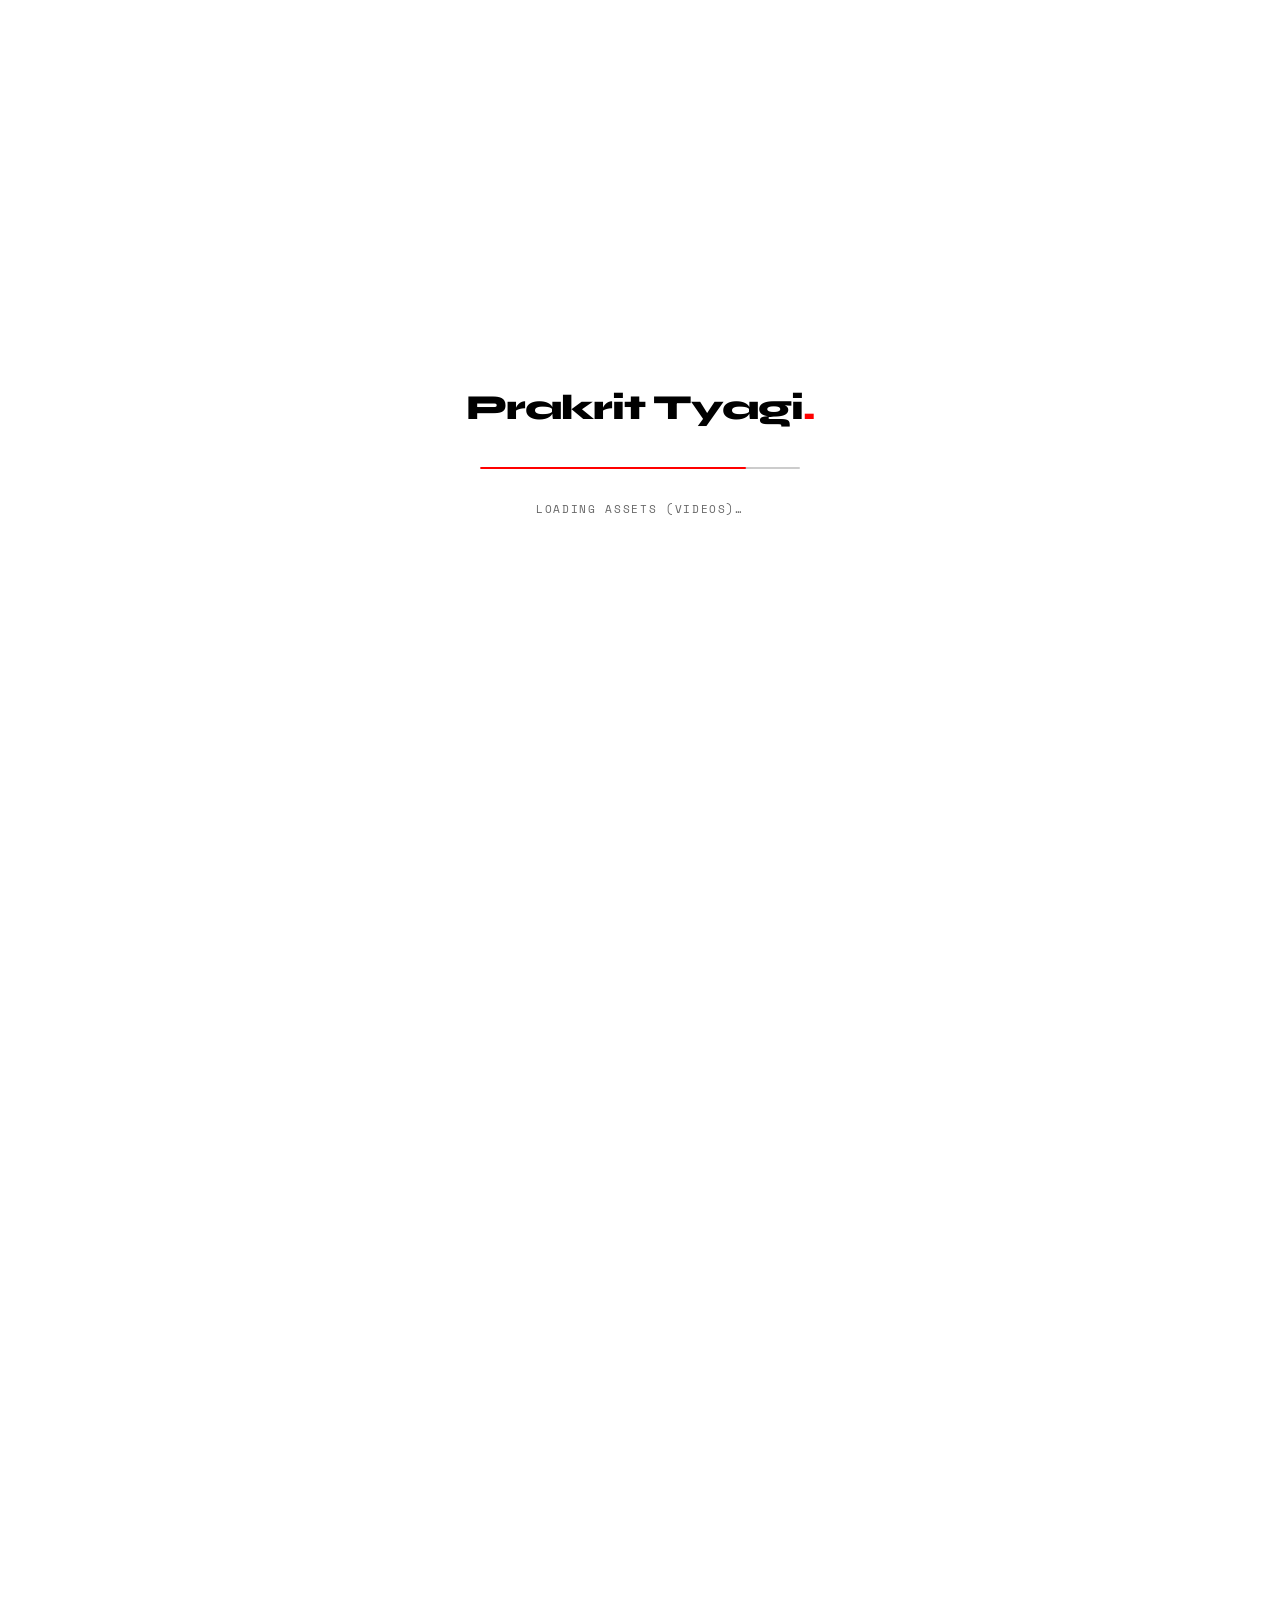
==== index.html @ 31fed2f4 "Add particle network background (canvas + JS) Introduce a full-screen canvas network background and " ====
<!DOCTYPE html>
<html lang="en">
<head>
  <meta charset="UTF-8" />
  <meta name="viewport" content="width=device-width, initial-scale=1.0"/>
  <title>Prakrit Tyagi - Portfolio</title>
  <meta name="description" content="Prakrit Tyagi — Game Developer & Full Stack Developer. Portfolio showcasing Unity, web, AI/ML projects. B.Tech in Computer Science.">
  <meta name="author" content="Prakrit Tyagi">

  <link rel="icon" type="image/svg+xml" href="assets/img/misc/TabImage.svg">
  <link rel="icon" type="image/png" href="assets/img/misc/TabImage.png">

  <!-- EmailJS SDK -->
  <script src="https://cdn.jsdelivr.net/npm/@emailjs/browser@4/dist/email.min.js"></script>

  <!-- Apply saved theme ASAP to avoid flash -->
  <script>
    (function () {
      try {
        var saved = localStorage.getItem('theme');
        if (!saved) {
          saved = (window.matchMedia && window.matchMedia('(prefers-color-scheme: dark)').matches)
            ? 'dark' : 'light';
        }
        document.documentElement.setAttribute('data-theme', saved);
        window.__savedTheme = saved;
      } catch (e) {
        document.documentElement.setAttribute('data-theme', 'light');
        window.__savedTheme = 'light';
      }
    })();
  </script>

  <meta name="color-scheme" content="dark light">

  <!-- Open Graph -->
  <meta property="og:title" content="Prakrit Tyagi - Portfolio">
  <meta property="og:description" content="Game Developer & Full Stack Developer. Unity, web, AI/ML projects.">
  <meta property="og:type" content="website">
  <meta property="og:image" content="assets/img/me/profile.jpg">

  <!-- Twitter Card -->
  <meta name="twitter:card" content="summary_large_image">
  <meta name="twitter:title" content="Prakrit Tyagi - Portfolio">
  <meta name="twitter:description" content="Game Developer & Full Stack Developer.">
  <meta name="twitter:image" content="assets/img/me/profile.jpg">

  <!-- Theme files — both loaded, scoped by [data-theme] attribute -->
  <link rel="stylesheet" href="css/themes/dark.css?v=4">
  <link rel="stylesheet" href="css/themes/light.css?v=4">

  <!-- Preload fonts so they're ready before first paint -->
  <link rel="preconnect" href="https://fonts.googleapis.com">
  <link rel="preconnect" href="https://fonts.gstatic.com" crossorigin>
  <link rel="stylesheet" href="https://fonts.googleapis.com/css2?family=Instrument+Sans:wght@400;500;600;700&family=Space+Mono:wght@400;700&family=Syne:wght@400;500;600;700;800&display=swap">
  <link rel="preconnect" href="https://fonts.gstatic.com" crossorigin>

  <link rel="stylesheet" href="css/base.css?v=4" />
  <link rel="stylesheet" href="css/sections/header.css?v=3" />
  <link rel="stylesheet" href="css/sections/hero.css?v=3" />
  <link rel="stylesheet" href="css/sections/about.css?v=3" />
  <link rel="stylesheet" href="css/sections/experience.css?v=3" />
  <link rel="stylesheet" href="css/sections/projects.css?v=3" />
  <link rel="stylesheet" href="css/sections/reviews.css?v=3" />
  <link rel="stylesheet" href="css/sections/extra.css?v=3" />
  <link rel="stylesheet" href="css/sections/contact.css?v=3" />
  <link rel="stylesheet" href="css/sections/dividers.css?v=3" />

  <!-- Preloader + scrollbar — inlined so they work before external CSS -->
  <style>
    /* Smooth scroll */
    html {
      scroll-behavior: smooth !important;
    }

    /* ===== Preloader ===== */
    .preloader {
      position: fixed;
      inset: 0;
      z-index: 99999;
      background: var(--bg-primary, #000000);
      display: flex;
      flex-direction: column;
      align-items: center;
      justify-content: center;
      gap: 32px;
      transition: opacity 0.5s ease, visibility 0.5s ease;
    }

    .preloader.is-hidden {
      opacity: 0;
      visibility: hidden;
      pointer-events: none;
    }

    .preloader__name {
      font-family: 'Syne', sans-serif;
      font-weight: 800;
      font-size: clamp(1.4rem, 3vw, 2.2rem);
      color: var(--text-primary, #ffffff);
      letter-spacing: -0.03em;
      opacity: 0;
      transform: translateY(8px);
      animation: preloaderFadeUp 0.6s ease 0.1s forwards;
    }

    .preloader__name .dot {
      color: var(--accent, #ff0000);
    }

    .preloader__track {
      width: clamp(200px, 30vw, 320px);
      height: 2px;
      background: var(--border-primary, #333333);
      border-radius: 2px;
      overflow: hidden;
      opacity: 0;
      animation: preloaderFadeUp 0.4s ease 0.3s forwards;
    }

    .preloader__bar {
      height: 100%;
      width: 0%;
      background: var(--accent, #ff0000);
      border-radius: 2px;
      transition: width 0.3s ease;
      box-shadow: 0 0 8px var(--accent-glow, rgba(255, 0, 0, 0.4));
    }

    .preloader__status {
      font-family: 'Space Mono', monospace;
      font-size: 11px;
      letter-spacing: 0.15em;
      text-transform: uppercase;
      color: var(--text-muted, #666666);
      opacity: 0;
      animation: preloaderFadeUp 0.4s ease 0.4s forwards;
    }

    @keyframes preloaderFadeUp {
      to { opacity: 1; transform: translateY(0); }
    }

    /* Hide app until ready */
    #app {
      opacity: 0;
      transition: opacity 0.5s ease 0.1s;
    }
    #app.is-ready {
      opacity: 1;
    }
  </style>
</head>
<body>
  <!-- Network particle background — sits behind everything -->
  <canvas id="network-bg" aria-hidden="true"></canvas>

  <noscript>
    <div style="max-width:600px;margin:80px auto;padding:24px;font-family:sans-serif;text-align:center;">
      <h1>Prakrit Tyagi — Portfolio</h1>
      <p>This portfolio requires JavaScript for interactive features. Please enable JavaScript in your browser settings to view the full site.</p>
      <p>Contact: <a href="mailto:prakrittyagi.work@gmail.com">prakrittyagi.work@gmail.com</a></p>
    </div>
  </noscript>

  <!-- Preloader overlay -->
  <div class="preloader" id="preloader">
    <div class="preloader__name">Prakrit Tyagi<span class="dot">.</span></div>
    <div class="preloader__track">
      <div class="preloader__bar" id="preloader-bar"></div>
    </div>
    <div class="preloader__status" id="preloader-status">Loading…</div>
  </div>

  <!-- App container — hidden until fully loaded -->
  <main id="app"></main>

  <script>
    // =========================================================
    // BOOT SEQUENCE — Load everything, then reveal
    // =========================================================
    (async function boot() {
      const app = document.getElementById('app');
      const preloader = document.getElementById('preloader');
      const bar = document.getElementById('preloader-bar');
      const statusEl = document.getElementById('preloader-status');

      // --- Resources to load ---
      const partials = [
        'partials/header.html',
        'partials/sections/about.html',
        'partials/sections/hero.html',
        'partials/sections/experience.html',
        'partials/sections/projects.html',
        'partials/sections/extra.html',
        'partials/sections/reviews.html',
        'partials/sections/contact.html'
      ];

      // Removed dead utility scripts: css.js, dom.js, scroll.js, io.js
      const scripts = [
        'js/utils.js', // Shared utilities (load first)
        'js/modules/network.js', // Particle network background
        'js/modules/header.js',
        'js/modules/hero.js',
        'js/modules/about.js',
        'js/modules/experience.js',
        'js/modules/projects.js',
        'js/modules/contact.js',
        'js/modules/reviews.js',
        'js/modules/extra.js',
        'js/modules/animations.js'
      ];

      const totalSteps = 6; // HTML, CSS, JS, animations, videos, images
      let completed = 0;

      function progress(label, pctOverride) {
        completed++;
        var pct = pctOverride !== undefined ? pctOverride : Math.min(100, Math.round((completed / totalSteps) * 100));
        if (bar) bar.style.width = pct + '%';
        if (statusEl) statusEl.textContent = label;
      }

      // Hold progress for 1 second after completion
      function holdProgress(duration) {
        return new Promise(function(resolve) {
          setTimeout(resolve, duration || 1000);
        });
      }

      // --- Loaders ---
      async function loadPartial(path, target) {
        const res = await fetch(path);
        if (!res.ok) throw new Error('Failed to fetch ' + path);
        target.insertAdjacentHTML('beforeend', await res.text());
      }

      function loadScript(src) {
        return new Promise(function (resolve, reject) {
          var s = document.createElement('script');
          s.src = src;
          s.defer = false;
          s.onload = resolve;
          s.onerror = function () { reject(new Error('Failed to load ' + src)); };
          document.body.appendChild(s);
        });
      }

      function waitForFonts() {
        if (document.fonts && document.fonts.ready) {
          return document.fonts.ready;
        }
        return new Promise(function (r) { setTimeout(r, 600); });
      }


      function waitForImages() {
        var images = app.querySelectorAll('img[src]');
        if (!images.length) return Promise.resolve();

        var promises = [];
        images.forEach(function (img) {
          var src = img.getAttribute('src');
          if (!src || !src.startsWith('assets/')) return;
          
          // Force load the image if not already loaded
          if (img.complete && img.naturalWidth > 0) {
            return; // Already loaded
          }
          
          // Create new image to force load
          var loadImg = new Image();
          promises.push(new Promise(function (resolve) {
            loadImg.onload = resolve;
            loadImg.onerror = resolve;
            loadImg.src = src;
          }));
        });

        if (!promises.length) return Promise.resolve();

        return Promise.race([
          Promise.all(promises),
          new Promise(function (r) { setTimeout(r, 10000); }) // 10 second timeout
        ]);
      }

      function waitForVideos() {
        var videoEls = app.querySelectorAll('video');
        if (!videoEls.length) return Promise.resolve();

        var promises = [];
        videoEls.forEach(function (video) {
          var src = video.getAttribute('src') || (video.querySelector('source') && video.querySelector('source').getAttribute('src'));
          if (!src || !src.startsWith('assets/')) return;
          
          // Force load the video
          if (video.readyState >= 2) {
            return; // Already loaded enough
          }
          
          // Set preload and force load
          video.preload = 'auto';
          if (video.readyState === 0) {
            video.load(); // Force reload
          }
          
          promises.push(new Promise(function (resolve) {
            video.addEventListener('canplay', resolve, { once: true });
            video.addEventListener('error', resolve, { once: true });
            // Also try to play to force loading
            video.play().catch(function() {
              // Ignore play errors, just wait for canplay
            });
          }));
        });

        if (!promises.length) return Promise.resolve();

        return Promise.race([
          Promise.all(promises),
          new Promise(function (r) { setTimeout(r, 10000); }) // 10 second timeout
        ]);
      }

      // CSS is loaded synchronously via <link> in <head>, no wait needed

      // --- Boot ---
      try {
        // Stage 1: HTML partials
        progress('Loading HTML…', 16);
        // Load partials in order (insertAdjacentHTML preserves order)
        var partialContents = await Promise.all(partials.map(function(path) {
          return fetch(path).then(function(res) {
            if (!res.ok) throw new Error('Failed to fetch ' + path);
            return res.text();
          });
        }));
        partialContents.forEach(function(html) {
          app.insertAdjacentHTML('beforeend', html);
        });
        await holdProgress(250);

        // Stage 2: CSS (synchronous via <link> tags, already loaded)
        progress('Loading CSS…', 33);

        // Stage 3: JS modules
        progress('Loading JavaScript…', 50);
        for (var j = 0; j < scripts.length; j++) {
          await loadScript(scripts[j]);
        }
        await holdProgress(250);

        // Stage 4: Assets (animations/fonts)
        progress('Loading assets (animations)…', 66);
        await waitForFonts();
        // Wait for any CSS animations to be ready
        await new Promise(function (resolve) {
          requestAnimationFrame(function () {
            requestAnimationFrame(resolve);
          });
        });
        await holdProgress(250);

        // Stage 5: Assets (videos)
        progress('Loading assets (videos)…', 83);
        await waitForVideos();
        await holdProgress(250);

        // Stage 6: Assets (images)
        progress('Loading assets (images)…', 100);
        await waitForImages();
        await holdProgress(250);

        // Consolidate modules under single namespace (#64)
        window.Portfolio = {
          utils: window.utils,
          header: window.headerModule,
          theme: window.themeModule,
          hero: window.heroModule,
          about: window.aboutModule,
          projects: window.projectsModule,
          reviews: window.reviewsModule,
          experience: window.experienceModule,
          contact: window.contactModule
        };

        // Theme finalization (doesn't count as a step)
        if (window.themeModule && window.themeModule.init) {
          window.themeModule.init();
        }

        // Layout pass
        await new Promise(function (resolve) {
          requestAnimationFrame(function () {
            requestAnimationFrame(resolve);
          });
        });

        // --- Reveal ---
        progress('Ready', 100);
        if (bar) bar.style.width = '100%';
        if (statusEl) statusEl.textContent = 'Ready';

        // Brief pause so user sees 100% complete
        await new Promise(function (r) { setTimeout(r, 300); });

        app.classList.add('is-ready');
        preloader.classList.add('is-hidden');

        // Remove preloader from DOM after fade-out
        preloader.addEventListener('transitionend', function () {
          preloader.remove();
        }, { once: true });

        // Safety cleanup if transitionend doesn't fire
        setTimeout(function () {
          if (document.body.contains(preloader)) preloader.remove();
        }, 1000);

        console.log('✅ Site fully loaded!');

      } catch (error) {
        console.error('Boot error:', error);

        // On error: still show the site rather than a blank screen
        app.classList.add('is-ready');
        if (preloader) preloader.classList.add('is-hidden');
      }
    })();
  </script>
</body>
</html>
---- css/themes/dark.css ----
/* =========================================================
   DARK THEME - White, Black, Red Only
   ========================================================= */

   :root[data-theme="dark"] {
    /* Accent color */
    --accent: #ff0000;
    --accent-light: rgba(255, 0, 0, 0.3);
    --accent-glow: rgba(255, 0, 0, 0.4);
    --accent-glow-strong: rgba(255, 0, 0, 0.6);
    --accent-glow-intense: rgba(255, 0, 0, 0.5);
    --accent-soft: rgba(255, 0, 0, 0.08);
  
    /* Base colors */
    --bg-primary: #000000;
    --bg-secondary: #1a1a1a;
    --bg-tertiary: #2a2a2a;
    --text-primary: #ffffff;
    --text-secondary: #e6e6e6;
    --text-muted: #cccccc;
    --text-inverted: #000000;
    --border-primary: #333333;
    --border-secondary: #444444;
  
    /* Component colors */
    --chip-bg: #1a1a1a;
    --chip-border: #333333;
    --chip-text: #ffffff;
    --cta-bg: var(--accent);
    --cta-text: #ffffff;
  
    /* Hero colors */
    --hero-bg: #000000;
    --hero-text: #ffffff;
  
    /* About section colors */
    --about-tile-bg: #1a1a1a;
    --about-tile-border: #333333;
    --about-tile-text: #ffffff;
    --about-stack-bg: #000000;
    --about-stack-border: #333333;
    --about-stack-dashed: #333333;
    --about-socials-bg: #000000;
    --about-socials-border: #333333;
    --about-btn-bg: #000000;
    --about-btn-border: #333333;
    --about-btn-text: #ffffff;
    --about-orbit-line: hsla(0, 0%, 100%, 0.575);
    --about-globe-base: 1;
    --about-globe-dark: 1;
    --about-globe-glow: 0.3;
  
    /* Terminal Tech Stack colors */
    --ts-terminal-bg: #0a0a0a;
    --ts-terminal-border: #1a1a1a;
    --ts-terminal-glow: rgba(255, 255, 255, 0.03);
    --ts-header-bg: #111111;
    --ts-title-color: #ffffff;
    --ts-command-color: #00ff26;
    --ts-bracket-color: #666666;
    --ts-item-bg: #111111;
    --ts-item-border: #1f1f1f;
    --ts-item-hover-bg: #1a0808;
    --ts-text-color: #e5e5e5;
    --ts-string-color: #ff4800;
    --ts-secondary-color: #444444;
    --ts-secondary-highlight: #777777;
  
    /* Experience colors */
    --exp-text: #ffffff;
    --exp-muted: #cccccc;
    --exp-spine: #ffffff;
    --exp-bridge: #333333;
    --exp-dot: #ffffff;
    --exp-dot-ring: rgba(255, 255, 255, 0.2);
    --exp-logo-bg: #1a1a1a;
    --exp-logo-border: rgba(255, 255, 255, 0.3);
  
    /* Projects colors */
    --proj-panel-bg: #000000;
    --proj-panel-text: #ffffff;
    --proj-media-bg: #1a1a1a;
    --proj-btn-bg: #2a2a2a;
    --proj-focus: var(--accent);
  
    /* Reviews colors */
    --rev-card-bg: #000000;
    --rev-card-border: #333333;
    --rev-card-text: #ffffff;
    --rev-avatar-bg: #2a2a2a;
    --rev-avatar-border: #333333;
  
    /* Contact colors */
    --contact-form-bg: #1a1a1a;
    --contact-form-border: #333333;
    --contact-form-text: #ffffff;
    --contact-input-bg: #000000;
    --contact-input-border: #444444;
    --contact-input-focus: var(--accent);
    --contact-submit-bg: #1a1a1a;
    --contact-error: var(--accent);
    --contact-invalid: var(--accent);
    --contact-status-bg: #1a1a1a;
    --contact-status-border: var(--accent);
  
    /* Extra section colors */
    --extra-activity-bg: #000000;
    --extra-activity-border: #333333;
    --extra-activity-text: #ffffff;
    --extra-journey-bg: #000000;
    --extra-journey-card-bg: #000000;
    --extra-journey-media-bg: #1a1a1a;
    --extra-yt-bg: #000000;
    --extra-yt-thumb-bg: #1a1a1a;
    --extra-yt-badge-bg: #000000;
    --extra-yt-badge-border: var(--accent);
    --extra-scrollbar-thumb: #444444;
    --extra-scrollbar-track: #1a1a1a;
  
    /* Interactive states */
    --focus-outline: var(--accent);
    --hover-overlay: rgba(255, 255, 255, 0.1);
    --shadow-light: rgba(0, 0, 0, 0.5);
    --shadow-heavy: rgba(0, 0, 0, 0.8);
  
    /* Divider colors */
    --divider-line: #ff0000;
  }
  
  /* Contact form input focus */
  :root[data-theme="dark"] .contact input:focus,
  :root[data-theme="dark"] .contact textarea:focus,
  :root[data-theme="dark"] [class*="contact"] input:focus,
  :root[data-theme="dark"] [class*="contact"] textarea:focus {
    outline: 2px solid var(--contact-input-focus);
    outline-offset: -2px;
    border-color: var(--contact-input-focus);
    box-shadow: 0 0 0 1px var(--contact-input-focus);
  }
  
  /* Projects chevrons white in dark */
  :root[data-theme="dark"] .projects .proj-nav-btn .chev-icon {
    filter: brightness(0) invert(1);
  }
  
  
  
  /* Exclude sub-headings inside sections */
  :root[data-theme="dark"] .extra-section h3,
  :root[data-theme="dark"] .extra-section h4,
  :root[data-theme="dark"] .extra-section h5,
  :root[data-theme="dark"] .extra-section h6,
  :root[data-theme="dark"] .ts-title,
  :root[data-theme="dark"] .site-header a,
  :root[data-theme="dark"] .site-header .nav a {
    text-decoration: none !important;
  }
---- css/themes/light.css ----
/* =========================================================
   LIGHT THEME - White, Black, Red Only
   ========================================================= */

   :root[data-theme="light"] {
    /* Accent color */
    --accent: #ff0000;
    --accent-light: rgba(255, 0, 0, 0.3);
    --accent-glow: rgba(255, 0, 0, 0.4);
    --accent-glow-strong: rgba(255, 0, 0, 0.6);
    --accent-glow-intense: rgba(255, 0, 0, 0.5);
    --accent-soft: rgba(255, 0, 0, 0.08);
  
    /* Base colors */
    --bg-primary: #ffffff;
    --bg-secondary: #f5f5f5;
    --bg-tertiary: #e6e6e6;
    --text-primary: #000000;
    --text-secondary: #333333;
    --text-muted: #666666;
    --text-inverted: #ffffff;
    --border-primary: #cccccc;
    --border-secondary: #999999;
  
    /* Component colors */
    --chip-bg: #f5f5f5;
    --chip-border: #cccccc;
    --chip-text: #000000;
    --cta-bg: var(--accent);
    --cta-text: #ffffff;
  
    /* Hero colors */
    --hero-bg: #ffffff;
    --hero-text: #000000;
  
    /* About section colors */
    --about-tile-bg: #f5f5f5;
    --about-tile-border: #cccccc;
    --about-tile-text: #000000;
    --about-stack-bg: #ffffff;
    --about-stack-border: #cccccc;
    --about-stack-dashed: #cccccc;
    --about-socials-bg: #ffffff;
    --about-socials-border: #cccccc;
    --about-btn-bg: #ffffff;
    --about-btn-border: #cccccc;
    --about-btn-text: #000000;
    --about-orbit-line: #000000;
    --about-globe-base: 0;
    --about-globe-dark: 0;
    --about-globe-glow: 0;
  
    /* Terminal Tech Stack colors */
    --ts-terminal-bg: #ffffff;
    --ts-terminal-border: #cccccc;
    --ts-terminal-glow: rgba(0, 0, 0, 0.1);
    --ts-header-bg: #f5f5f5;
    --ts-title-color: #000000;
    --ts-command-color: #1bac31;
    --ts-bracket-color: #333333;
    --ts-item-bg: #f5f5f5;
    --ts-item-border: #e6e6e6;
    --ts-item-hover-bg: #ffe5e5;
    --ts-text-color: #000000;
    --ts-string-color: #ff4800;
    --ts-secondary-color: #999999;
    --ts-secondary-highlight: #333333;
  
    /* Experience colors */
    --exp-text: #000000;
    --exp-muted: #666666;
    --exp-spine: #000000;
    --exp-bridge: #cccccc;
    --exp-dot: #000000;
    --exp-dot-ring: rgba(0, 0, 0, 0.2);
    --exp-logo-bg: #f5f5f5;
    --exp-logo-border: rgba(0, 0, 0, 0.3);
  
    /* Projects colors */
    --proj-panel-bg: #ffffff;
    --proj-panel-text: #000000;
    --proj-media-bg: #f5f5f5;
    --proj-btn-bg: #e6e6e6;
    --proj-focus: var(--accent);
  
    /* Reviews colors */
    --rev-card-bg: #ffffff;
    --rev-card-border: #cccccc;
    --rev-card-text: #000000;
    --rev-avatar-bg: #e6e6e6;
    --rev-avatar-border: #cccccc;
  
    /* Contact colors */
    --contact-form-bg: #f5f5f5;
    --contact-form-border: #cccccc;
    --contact-form-text: #000000;
    --contact-input-bg: #ffffff;
    --contact-input-border: #999999;
    --contact-input-focus: var(--accent);
    --contact-submit-bg: #f5f5f5;
    --contact-error: var(--accent);
    --contact-invalid: var(--accent);
    --contact-status-bg: #f5f5f5;
    --contact-status-border: var(--accent);
  
    /* Extra section colors */
    --extra-activity-bg: #ffffff;
    --extra-activity-border: #cccccc;
    --extra-activity-text: #000000;
    --extra-journey-bg: #ffffff;
    --extra-journey-card-bg: #ffffff;
    --extra-journey-media-bg: #f5f5f5;
    --extra-yt-bg: #ffffff;
    --extra-yt-thumb-bg: #f5f5f5;
    --extra-yt-badge-bg: #ffffff;
    --extra-yt-badge-border: var(--accent);
    --extra-scrollbar-thumb: #999999;
    --extra-scrollbar-track: #f5f5f5;
  
    /* Interactive states */
    --focus-outline: var(--accent);
    --hover-overlay: rgba(0, 0, 0, 0.05);
    --shadow-light: rgba(0, 0, 0, 0.1);
    --shadow-heavy: rgba(0, 0, 0, 0.3);
  
    /* Divider colors */
    --divider-line: #cccccc;
  }
  
  /* Contact form input focus */
  :root[data-theme="light"] .contact input:focus,
  :root[data-theme="light"] .contact textarea:focus,
  :root[data-theme="light"] [class*="contact"] input:focus,
  :root[data-theme="light"] [class*="contact"] textarea:focus {
    outline: 2px solid var(--contact-input-focus);
    outline-offset: -2px;
    border-color: var(--contact-input-focus);
    box-shadow: 0 0 0 1px var(--contact-input-focus);
  }
  
  /* Projects chevrons */
  :root[data-theme="light"] .projects .proj-nav-btn .chev-icon {
    filter: none;
  }
  
  /* Exclude sub-headings inside sections */
  :root[data-theme="light"] .extra-section h3,
  :root[data-theme="light"] .extra-section h4,
  :root[data-theme="light"] .extra-section h5,
  :root[data-theme="light"] .extra-section h6,
  :root[data-theme="light"] .ts-title,
  :root[data-theme="light"] .site-header a,
  :root[data-theme="light"] .site-header .nav a {
    text-decoration: none !important;
  }
  
  /* Globe invert in light mode */
  :root[data-theme="light"] .about-time__globe canvas,
  :root[data-theme="light"] #cobe-globe {
    filter: invert(1) hue-rotate(180deg);
  }
---- css/base.css ----
/* =========================================================
Base stylesheet (structure only - colors from themes)
========================================================= */

/* Google Fonts - Syne (display), Instrument Sans (body), Space Mono (mono) */
/* Google Fonts loaded via <link> in index.html for non-blocking render */

* { box-sizing: border-box; }

/* =========================================================
   NETWORK BACKGROUND CANVAS
   ========================================================= */
#network-bg {
  position: fixed;
  inset: 0;
  z-index: 0;
  pointer-events: none;
  width: 100%;
  height: 100%;
}

/* Everything else sits above the canvas */
.preloader,
.site-header,
#app,
.site-footer {
  position: relative;
  z-index: 1;
}

/* Global scrollbar — red accent everywhere */
* {
  scrollbar-width: thin;
  scrollbar-color: var(--accent) transparent;
}
::-webkit-scrollbar { width: 6px; height: 6px; }
::-webkit-scrollbar-track { background: transparent; }
::-webkit-scrollbar-thumb { background: var(--accent); border-radius: 3px; }
::-webkit-scrollbar-thumb:hover { background: color-mix(in srgb, var(--accent) 80%, white); }

:root {
  /* Shared accent colors (same in both themes) */
  --accent: #e8341c;
  --accent-rgb: 232, 52, 28;
  --accent-light: rgba(232, 52, 28, 0.3);
  --accent-soft: rgba(232, 52, 28, 0.08);
  --accent-glow: rgba(255, 60, 30, 0.25);
  --accent-glow-strong: rgba(255, 50, 20, 0.4);
  --accent-glow-intense: rgba(255, 60, 30, 0.5);

/* Layout + sizing tokens */
--header-h: 56px;
--proj-head-h: 36px;
--card-w: 800px;
--gap: 20px;
--unique: 5;
/* Interaction + rhythm */
--hover-scale: 1.08;
--vpad-top: 48px;
--vpad-bottom: 48px;

/* Typography - Font families */
--font-display: 'Syne', sans-serif;
--font-body: 'Instrument Sans', sans-serif;
--font-mono: 'Space Mono', monospace;
--font-family: var(--font-body);
--font-size-base: 16px;
--font-size-sm: 14px;
--font-size-xs: 12px;
--font-size-lg: 18px;

/* Heading sizes - consistent hierarchy */
--heading-1: clamp(2rem, 1.5rem + 2vw, 2.75rem);
--heading-2: clamp(1.5rem, 1.25rem + 1vw, 1.875rem);
--heading-3: clamp(1.125rem, 1rem + 0.5vw, 1.375rem);
--heading-4: clamp(1rem, 0.9rem + 0.3vw, 1.125rem);
--heading-5: 1rem;
--heading-6: 0.875rem;
}

html {
  min-height: 100%;
  scroll-behavior: smooth;
}

body {
min-height: 100%;
margin: 0;
font-family: var(--font-family);
font-size: var(--font-size-base);
background: var(--bg-primary);
color: var(--text-primary);
line-height: 1.5;
}

/* =========================================================
   Typography - Consistent heading styles
========================================================= */
h1 {
  font-size: var(--heading-1);
  font-weight: 800;
  line-height: 1.2;
}

h2 {
  font-size: var(--heading-2);
  font-weight: 800;
  line-height: 1.25;
}

h3 {
  font-size: var(--heading-3);
  font-weight: 700;
  line-height: 1.3;
}

h4 {
  font-size: var(--heading-4);
  font-weight: 700;
  line-height: 1.35;
}

h5 {
  font-size: var(--heading-5);
  font-weight: 600;
  line-height: 1.4;
}

h6 {
  font-size: var(--heading-6);
  font-weight: 600;
  line-height: 1.4;
}

/* =========================================================
   REVEAL ON SCROLL (used by animations.js)
   ========================================================= */
.reveal,
.reveal-up,
.reveal-left,
.reveal-scale {
  opacity: 0;
  transition: opacity 0.7s ease, transform 0.7s ease;
}

.reveal-up {
  transform: translateY(30px);
}

.reveal-left {
  transform: translateX(-30px);
}

.reveal-scale {
  transform: scale(0.95);
}

.reveal.is-visible,
.reveal-up.is-visible,
.reveal-left.is-visible,
.reveal-scale.is-visible {
  opacity: 1;
  transform: none;
}

@media (prefers-reduced-motion: reduce) {
  .reveal,
  .reveal-up,
  .reveal-left,
  .reveal-scale {
    opacity: 1;
    transform: none;
    transition: none;
  }
}

/* Thin expanding ring that reveals new theme while outside shows old theme color */
.theme-ring{
  position: fixed;
  left: var(--cxpx);
  top: var(--cypx);
  transform: translate(-50%, -50%);
  width: 0;
  height: auto;
  aspect-ratio: 1 / 1; /* keep it a perfect circle */
  border-radius: 999px;
  border: 2px solid var(--ring-color, currentColor);
  /* Enormous box-shadow paints the outside area in previous theme bg */
  box-shadow: 0 0 0 1000vmax var(--prev-bg, transparent);
  pointer-events: none;
  z-index: 10000;
}

/* Basic element resets */
img, svg { max-width: 100%; height: auto; display: block; }
ul, ol { margin: 0; padding: 0; }
li { list-style: none; }
h1, h2, h3, h4, p { margin: 0; }
a { color: inherit; text-decoration: none; }
button,
input,
textarea,
select {
font: inherit;
color: inherit;
background: transparent;
border: none;
}

/* Focus visibility for keyboard users */
a:focus-visible,
button:focus-visible,
input:focus-visible,
textarea:focus-visible,
[tabindex]:focus-visible {
outline: 2px solid var(--focus-outline);
outline-offset: 2px;
}

/* Make sure anchor targets aren't hidden under the fixed header */
.hero, .about, .work, .projects, .clients, .extra-section, .contact {
scroll-margin-top: calc(var(--header-h) + 12px);
}

/* Section shell defaults - each section fills the viewport */
.hero, .about, .work, .projects, .clients, .extra-section, .contact {
  min-height: calc(100vh - var(--header-h));
  padding: var(--vpad-top) min(6vw, 48px) var(--vpad-bottom);
}

/* Shared container helper */
.container {
width: min(1200px, 92vw);
margin-inline: auto;
}

/* Titles used across sections - new pattern: .section-heading > .section-label + .section-title */
.section-heading {
  margin-bottom: clamp(20px, 2.5vh, 36px);
}

.section-label {
  font-family: var(--font-mono);
  font-size: 11px;
  letter-spacing: 0.2em;
  text-transform: uppercase;
  color: var(--accent);
  display: flex;
  align-items: center;
  gap: 12px;
  margin-bottom: 8px;
}

.section-label::before {
  content: '';
  width: 24px;
  height: 1px;
  background: var(--accent);
}

.section-title {
  margin: 0;
  font-family: var(--font-display);
  font-size: clamp(2rem, 3vw, 3.2rem);
  font-weight: 800;
  line-height: 1.1;
  letter-spacing: -0.03em;
  text-align: left;
  text-decoration: underline;
  text-decoration-color: var(--accent);
  text-underline-offset: 0.2em;
  text-decoration-thickness: 2px;
}

.section-title .section-dot {
  color: var(--accent);
}

/* =========================================================
   Screen Reader Utilities
   ========================================================= */
.sr-only,
.visually-hidden {
  position: absolute !important;
  width: 1px !important;
  height: 1px !important;
  padding: 0 !important;
  margin: -1px !important;
  overflow: hidden !important;
  clip: rect(0, 0, 0, 0) !important;
  white-space: nowrap !important;
  border: 0 !important;
}

/* =========================================================
   Reusable components: tags, icon boxes
   ========================================================= */

.tag {
  display: inline-flex;
  align-items: center;
  justify-content: center;
  padding: 3px 9px;
  font-size: 11px;
  font-family: var(--font-mono);
  border-radius: 999px;
  border: 1px solid var(--border-primary);
  background: var(--bg-secondary);
  color: var(--text-muted);
}

/* Standardized icon box for SVG logos (tech stack, social, etc.) */
.icon-box {
  width: 22px;
  height: 22px;
  border-radius: 8px;
  background: var(--bg-primary, #ffffff);
  display: inline-flex;
  align-items: center;
  justify-content: center;
  border: 1px solid var(--border-primary, rgba(0,0,0,0.06));
  overflow: hidden;
}

.icon-box--sm {
  width: 18px;
  height: 18px;
  border-radius: 6px;
}

.icon-box img,
.icon-box svg {
  width: 100%;
  height: 100%;
  object-fit: contain;
  display: block;
}



/* Footer styles live in contact.css - base.css only provides minimal reset */
.site-footer {
  background: var(--bg-secondary);
  border-top: 1px solid var(--border-primary);
}

/* Very short viewports */
@media (max-height: 720px) {
.hero, .about, .work, .projects, .clients, .extra, .contact {
padding-top: 32px;
padding-bottom: 32px;
}
}

/* =========================================================
   RESPONSIVE BREAKPOINTS
   ========================================================= */

/* Tablet */
@media (max-width: 1024px) {
  .about-grid {
    grid-template-columns: repeat(2, 1fr) !important;
    grid-template-rows: auto !important;
  }
  .about-intro { grid-column: 1 / span 2; }
  .about-socials { grid-column: 1 / span 2; grid-row: auto; }
  .about-tech { grid-column: 1; grid-row: auto; }
  .about-photo { grid-column: 2; grid-row: auto; }
  .about-avail { grid-column: 1 / span 2; grid-row: auto; }

  .exp-layout {
    grid-template-columns: 1fr !important;
  }
  .exp-sidebar {
    position: static !important;
    display: grid;
    grid-template-columns: repeat(auto-fit, minmax(200px, 1fr));
  }

  .hero-split {
    grid-template-columns: 1fr !important;
    gap: 0;
  }
  .hero-divider { display: none !important; }

  .featured-card {
    grid-template-columns: 1fr !important;
  }
}

/* Mobile */
@media (max-width: 640px) {
  :root {
    --header-h: 48px;
  }

  .site-header .nav {
    gap: 6px;
    font-size: 12px;
  }

  .about-grid {
    grid-template-columns: 1fr !important;
  }
  .about-intro,
  .about-socials,
  .about-tech,
  .about-photo,
  .about-avail {
    grid-column: 1 !important;
    grid-row: auto !important;
  }

  .about-stats {
    flex-wrap: wrap;
  }

  .proj-card {
    flex: 0 0 85vw !important;
  }

  .contact-layout {
    grid-template-columns: 1fr !important;
  }

  .rev-stats {
    flex-wrap: wrap;
  }

  .section-title {
    font-size: clamp(1.5rem, 5vw, 2rem);
  }

  .container {
    width: 95vw;
  }
}
---- css/sections/header.css ----
/* =========================================================
   HEADER — Frosted bar, underline-only active indicator
   ========================================================= */

/* ---------- Bar ---------- */
.site-header {
  position: fixed;
  inset: 0 0 auto 0;
  height: var(--header-h, 56px);
  display: flex;
  align-items: center;
  justify-content: space-between;
  padding: 0 clamp(16px, 2vw, 32px);
  z-index: 100;

  background: color-mix(in srgb, var(--bg-primary) 72%, transparent);
  backdrop-filter: blur(14px) saturate(1.6);
  -webkit-backdrop-filter: blur(14px) saturate(1.6);
  border-bottom: 1px solid color-mix(in srgb, var(--border-primary) 50%, transparent);
}

/* ---------- Brand ---------- */
.brand {
  display: flex;
  align-items: center;
  text-decoration: none;
  color: var(--text-primary);
  flex-shrink: 0;
  padding: 6px 0;
}

.brand-name {
  font-family: var(--font-display, 'Syne', sans-serif);
  font-weight: 800;
  font-size: clamp(17px, 1.35vw, 22px);
  letter-spacing: -0.03em;
  line-height: 1;
  transition: color 0.15s ease;
}

.brand-dot {
  font-family: var(--font-display, 'Syne', sans-serif);
  font-weight: 800;
  font-size: clamp(17px, 1.35vw, 22px);
  color: var(--accent);
  line-height: 1;
}

.brand:hover .brand-name { color: var(--accent); }

.brand:focus-visible {
  outline: 2px solid var(--accent);
  outline-offset: 4px;
  border-radius: 4px;
}

/* ---------- Nav ---------- */
.nav {
  display: flex;
  align-items: center;
  gap: clamp(8px, 1.2vw, 20px);
}

.nav-links {
  display: flex;
  align-items: center;
  gap: 2px;
}

/* ---------- Nav link ---------- */
.nav-links a {
  position: relative;
  text-decoration: none;
  color: var(--text-muted);
  font-family: var(--font-body, 'Instrument Sans', sans-serif);
  font-size: clamp(12px, 0.88vw, 14px);
  font-weight: 500;
  padding: 6px 10px;
  border-radius: 6px;
  white-space: nowrap;
  transition: color 0.15s ease;
}

.nav-links a:hover {
  color: var(--text-primary);
}

.nav-links a:focus-visible {
  outline: 2px solid var(--accent);
  outline-offset: 2px;
}

/* ---- Active state: accent underline ---- */
.nav-links a::after {
  content: '';
  position: absolute;
  bottom: 0;
  left: 10px;
  right: 10px;
  height: 2px;
  background: var(--accent);
  border-radius: 1px;
  transform: scaleX(0);
  transition: transform 0.2s ease;
}

.nav-links a.is-active {
  color: var(--text-primary);
}

.nav-links a.is-active::after {
  transform: scaleX(1);
}

/* ---------- Actions (GitHub + divider + theme) ---------- */
.nav-actions {
  display: flex;
  align-items: center;
  gap: 4px;
  margin-left: clamp(4px, 0.8vw, 12px);
}

.nav-divider {
  width: 1px;
  height: 18px;
  background: var(--border-primary);
  margin: 0 4px;
  opacity: 0.5;
}

.nav-icon-btn {
  display: inline-flex;
  align-items: center;
  justify-content: center;
  width: 32px;
  height: 32px;
  padding: 0;
  border: 1px solid transparent;
  border-radius: 8px;
  background: transparent;
  cursor: pointer;
  line-height: 0;
  color: var(--text-muted);
  transition: background 0.15s ease, border-color 0.15s ease, transform 0.15s ease;
}

.nav-icon-btn:hover {
  background: var(--hover-overlay);
  border-color: var(--border-primary);
  transform: translateY(-1px);
}

.nav-icon-btn:focus-visible {
  outline: 2px solid var(--accent);
  outline-offset: 2px;
}

/* ---------- GitHub ---------- */
.nav-github .gh {
  width: 18px;
  height: 18px;
  display: block;
  opacity: 0.7;
  transition: opacity 0.15s ease;
}
.nav-github:hover .gh { opacity: 1; }
:root[data-theme="light"] .nav-github .gh { filter: none; }
:root[data-theme="dark"] .nav-github .gh { filter: brightness(0) invert(1); }

/* ---------- Theme toggle ---------- */
.theme-toggle .icon {
  display: none;
  width: 18px;
  height: 18px;
  opacity: 0.7;
  transition: opacity 0.15s ease;
}
.theme-toggle:hover .icon { opacity: 1; }
:root[data-theme="light"] .theme-toggle .icon-moon { display: block; filter: none; }
:root[data-theme="dark"] .theme-toggle .icon-sun { display: block; filter: brightness(0) invert(1); }
---- css/sections/hero.css ----
/* =========================================================
   HERO -- Vertical Split: Professional + Personal
   ========================================================= */

/* ---------- Section shell ---------- */
.hero {
  min-height: 100vh;
  padding-top: var(--header-h, 56px);
  position: relative;
  overflow: hidden;
  display: flex;
  flex-direction: column;
  margin: 0;
}

/* ---------- Split grid ---------- */
.hero-split {
  flex: 1;
  display: grid;
  grid-template-columns: 1fr auto 1fr;
  align-items: start;
  position: relative;
  padding-top: clamp(24px, 4vh, 48px);
  padding-bottom: clamp(24px, 4vh, 48px);
}

/* ---------- Straight vertical divider ---------- */
.hero-divider {
  display: flex;
  flex-direction: column;
  align-items: center;
  align-self: stretch;
  padding: clamp(24px, 3vw, 48px) 0;
  width: clamp(40px, 4vw, 60px);
  z-index: 10;
}

.hero-divider__line {
  flex: 1;
  width: 2px;
  background: linear-gradient(
    to bottom,
    transparent,
    var(--accent) 20%,
    var(--accent) 80%,
    transparent
  );
  box-shadow: 0 0 12px var(--accent-glow, rgba(255,0,0,0.3));
}

.hero-divider__badge {
  width: clamp(40px, 3.5vw, 52px);
  height: clamp(40px, 3.5vw, 52px);
  border-radius: 50%;
  background: var(--bg-primary);
  border: 2px solid var(--accent);
  display: flex;
  align-items: center;
  justify-content: center;
  font-family: var(--font-display, 'Syne', sans-serif);
  font-size: clamp(9px, 0.7vw, 11px);
  font-weight: 700;
  color: var(--text-primary);
  letter-spacing: 0;
  box-shadow: 0 0 30px var(--accent-glow, rgba(255,0,0,0.3));
  flex-shrink: 0;
  margin: 12px 0;
  white-space: nowrap;
  line-height: 1;
}

.hero-divider__badge .hero-divider-dot {
  color: var(--accent);
}

/* ---------- Panels ---------- */
.hero-panel {
  display: flex;
  flex-direction: column;
  justify-content: flex-start;
  padding: clamp(24px, 3vw, 48px);
  position: relative;
}

.hero-panel--pro {
  padding-right: clamp(20px, 3vw, 48px);
}

.hero-panel--personal {
  padding-left: clamp(20px, 3vw, 48px);
}

/* Subtle background distinction */
.hero-panel--pro::before {
  content: '';
  position: absolute;
  inset: 0;
  background: linear-gradient(135deg, rgba(255,255,255,0.02), transparent);
  pointer-events: none;
}

.hero-panel--personal::before {
  content: '';
  position: absolute;
  inset: 0;
  background: linear-gradient(225deg, var(--accent-soft, rgba(232,52,28,0.03)), transparent);
  pointer-events: none;
}

/* Panel content */
.panel-content {
  position: relative;
  z-index: 2;
  display: flex;
  flex-direction: column;
  gap: clamp(6px, 0.6vw, 10px);
}

/* Type label */
.panel-type-label {
  font-family: var(--font-mono, 'Space Mono', monospace);
  font-size: 10px;
  letter-spacing: 0.25em;
  text-transform: uppercase;
  color: var(--text-muted);
  display: flex;
  align-items: center;
  gap: 10px;
  margin-bottom: clamp(8px, 1vw, 16px);
}

.panel-type-label::before {
  content: '';
  width: 20px;
  height: 1px;
  background: var(--text-muted);
}

.panel-type-label--accent {
  color: var(--accent);
}

.panel-type-label--accent::before {
  background: var(--accent);
}

/* Media */
.panel-media {
  position: relative;
  border-radius: 16px;
  overflow: hidden;
  aspect-ratio: 16 / 9;
  background: var(--bg-secondary);
  border: 1px solid var(--border-primary);
  margin-bottom: clamp(16px, 2vw, 24px);
  box-shadow: 0 20px 50px -15px var(--shadow-heavy, rgba(0,0,0,0.5));
}

/* Panel media container - add image when available */

/* Video inside panel */
.panel-media .media-frame {
  position: absolute;
  inset: 0;
  width: 100%;
  height: 100%;
  margin: 0;
  padding: 0;
  border: none;
  border-radius: 0;
  overflow: hidden;
}

.panel-media .trailer {
  position: absolute;
  inset: 0;
  width: 100%;
  height: 100%;
  display: block;
  object-fit: cover;
  background: var(--bg-primary);
}

/* Native controls hidden - custom play/pause toggle (.trailer-toggle) provided */
.panel-media .trailer::-webkit-media-controls,
.panel-media .trailer::-webkit-media-controls-enclosure {
  display: none !important;
}

.panel-media .trailer-toggle {
  position: absolute;
  bottom: 12px;
  left: 12px;
  width: 36px;
  height: 36px;
  border-radius: 50%;
  background: rgba(0, 0, 0, 0.6);
  backdrop-filter: blur(10px);
  -webkit-backdrop-filter: blur(10px);
  border: 1px solid rgba(255, 255, 255, 0.1);
  display: grid;
  place-items: center;
  font-size: 14px;
  color: #fff;
  cursor: pointer;
  transition: transform 0.15s ease, box-shadow 0.18s ease;
  z-index: 3;
}

.panel-media .trailer-toggle:hover,
.panel-media .trailer-toggle:focus-visible {
  transform: translateY(-1px);
  box-shadow: 0 12px 24px var(--shadow-heavy, rgba(0,0,0,0.5));
  background: rgba(0, 0, 0, 0.8);
}

/* Status pills */
.status-pill {
  display: inline-flex;
  align-items: center;
  gap: 6px;
  padding: 4px 12px;
  border-radius: 999px;
  font-size: 11px;
  font-weight: 600;
  font-family: var(--font-mono, 'Space Mono', monospace);
  margin-bottom: 6px;
  width: fit-content;
}

.status-pill__dot {
  width: 6px;
  height: 6px;
  border-radius: 50%;
  flex-shrink: 0;
}

.status-pill--active {
  background: rgba(34, 197, 94, 0.1);
  border: 1px solid rgba(34, 197, 94, 0.25);
  color: #22c55e;
}

.status-pill--active .status-pill__dot {
  background: #22c55e;
  animation: hero-pulse-green 2s ease-in-out infinite;
}

.status-pill--dev {
  background: var(--accent-soft, rgba(255,0,0,0.08));
  border: 1px solid rgba(255, 0, 0, 0.25);
  color: var(--accent);
}

.status-pill--dev .status-pill__dot {
  background: var(--accent);
  animation: hero-pulse-red 2s ease-in-out infinite;
}

@keyframes hero-pulse-green {
  0%, 100% { box-shadow: 0 0 0 0 rgba(34, 197, 94, 0.4); }
  50% { box-shadow: 0 0 0 6px transparent; }
}

@keyframes hero-pulse-red {
  0%, 100% { box-shadow: 0 0 0 0 var(--accent-glow, rgba(255,0,0,0.4)); }
  50% { box-shadow: 0 0 0 6px transparent; }
}

/* Title, org, desc */
.panel-title {
  font-family: var(--font-display, 'Syne', sans-serif);
  font-size: clamp(1.3rem, 1.8vw, 2rem);
  font-weight: 800;
  line-height: 1.15;
  letter-spacing: -0.03em;
  margin: 0 0 clamp(4px, 0.5vw, 8px);
}

.panel-org {
  font-size: clamp(13px, 1vw, 15px);
  color: var(--text-secondary);
  font-weight: 600;
  margin: 0 0 clamp(6px, 0.8vw, 10px);
}

.panel-desc {
  font-size: clamp(12px, 0.9vw, 14px);
  color: var(--text-secondary);
  line-height: 1.7;
  margin: 0 0 clamp(10px, 1.2vw, 16px);
}

/* Tags */
.panel-tags {
  display: flex;
  gap: 6px;
  flex-wrap: wrap;
  margin-bottom: clamp(10px, 1.2vw, 16px);
}

.panel-tags .tag {
  display: inline-flex;
  align-items: center;
  padding: 4px 12px;
  font-size: 12px;
  font-family: var(--font-mono, 'Space Mono', monospace);
  border-radius: 999px;
  border: 1px solid var(--border-primary);
  color: var(--text-secondary);
  background: var(--bg-secondary);
}

/* Actions */
.panel-actions {
  display: flex;
  gap: 10px;
  flex-wrap: wrap;
}

.hero .btn {
  display: inline-flex;
  align-items: center;
  gap: 8px;
  padding: 10px 20px;
  font-family: var(--font-body, 'Instrument Sans', sans-serif);
  font-weight: 600;
  font-size: 13px;
  border-radius: 999px;
  border: 1px solid var(--border-primary);
  background: transparent;
  color: var(--text-primary);
  text-decoration: none;
  transition: border-color 0.25s ease, color 0.25s ease, box-shadow 0.25s ease, background 0.25s ease;
  cursor: pointer;
  white-space: nowrap;
}

.hero .btn:hover {
  border-color: var(--accent);
  color: var(--accent);
  box-shadow: 0 0 20px var(--accent-soft, rgba(255,0,0,0.1));
}

.hero .btn--filled {
  background: var(--accent);
  border-color: var(--accent);
  color: #fff;
}

.hero .btn--filled:hover {
  background: color-mix(in srgb, var(--accent) 80%, black);
  border-color: color-mix(in srgb, var(--accent) 80%, black);
  color: #fff;
  box-shadow: 0 8px 30px var(--accent-glow, rgba(255,0,0,0.35));
}

/* Scroll hint removed per design */

/* #29 - Reduced motion */
@media (prefers-reduced-motion: reduce) {
  .status-pill__dot { animation: none; }
  .hero-panel { transition: none; }
}
---- css/sections/about.css ----
/* =========================================================
   ABOUT Ã¢â‚¬â€ Bento Grid + Terminal + Stats Row
   ========================================================= */

/* ---------- Section shell ---------- */
.about {
  min-height: calc(100vh - var(--header-h));
  margin-top: var(--header-h);
  padding: clamp(32px, 4vh, 64px) 0;
  display: flex;
  flex-direction: column;
  justify-content: center;
}

/* Section heading styles live in base.css - no need to duplicate */

/* ---------- Bento grid (3Ãƒâ€”3) ---------- */
.about-grid {
  --about-cell: clamp(200px, 20vw, 320px);
  --about-gap: clamp(8px, 0.8vw, 14px);
  display: grid;
  grid-template-columns: repeat(3, var(--about-cell));
  grid-template-rows: repeat(3, var(--about-cell));
  gap: var(--about-gap);
  justify-content: center;
}

/* ---------- Base tile ---------- */
.about-tile {
  background: var(--about-tile-bg);
  border: 1px solid var(--about-tile-border);
  border-radius: 16px;
  padding: clamp(14px, 1.5vw, 24px);
  overflow: hidden;
  position: relative;
  color: var(--about-tile-text);
  transition: border-color 0.3s ease;
}

.about-tile:hover {
  border-color: var(--border-secondary);
}

/* ---------- Tile placements ---------- */
.about-intro {
  grid-column: 1 / span 2;
  grid-row: 1;
  display: flex;
  flex-direction: column;
  justify-content: space-between;
}

.about-socials {
  grid-column: 3;
  grid-row: 1 / span 2;
  display: flex;
  flex-direction: column;
  gap: clamp(6px, 0.6vw, 10px);
}

.about-tech {
  grid-column: 1;
  grid-row: 2 / span 2;
  padding: 0;
  display: flex;
  flex-direction: column;
}

.about-photo {
  grid-column: 2;
  grid-row: 2;
  padding: 0;
  overflow: hidden;
}

.about-avail {
  grid-column: 2 / span 2;
  grid-row: 3;
  display: flex;
  justify-content: flex-start;
  align-items: flex-start;
  position: relative;
}

/* ---------- Intro tile ---------- */
.about-intro__top {
  display: flex;
  flex-direction: column;
  gap: clamp(6px, 0.8vw, 12px);
}

.about-intro__title {
  font-family: var(--font-display, 'Syne', sans-serif);
  font-size: clamp(1.2rem, 2vw, 2rem);
  font-weight: 800;
  line-height: 1.15;
  letter-spacing: -0.02em;
  margin: 0;
}

.about-intro__title .accent {
  color: var(--accent);
}

.about-intro__text {
  font-size: clamp(12px, 0.9vw, 14px);
  color: var(--text-secondary);
  line-height: 1.7;
  margin: 0;
}

.about-intro__actions {
  display: flex;
  gap: 10px;
  flex-wrap: wrap;
  margin-top: auto;
  padding-top: clamp(8px, 1vw, 14px);
}

/* ---------- Buttons ---------- */
.about .btn {
  display: inline-flex;
  align-items: center;
  gap: 8px;
  padding: 10px 20px;
  font-family: var(--font-body, 'Instrument Sans', sans-serif);
  font-weight: 600;
  font-size: clamp(12px, 0.85vw, 14px);
  border-radius: 999px;
  border: 1px solid var(--about-tile-border);
  background: transparent;
  color: var(--text-primary);
  text-decoration: none;
  transition: border-color 0.25s ease, color 0.25s ease, box-shadow 0.25s ease, background 0.25s ease;
  cursor: pointer;
  white-space: nowrap;
}

.about .btn:hover {
  border-color: var(--accent);
  color: var(--accent);
  box-shadow: 0 0 20px var(--accent-light);
}

.about .btn--filled {
  background: var(--accent);
  border-color: var(--accent);
  color: #fff;
}

.about .btn--filled:hover {
  background: color-mix(in srgb, var(--accent) 80%, black);
  border-color: color-mix(in srgb, var(--accent) 80%, black);
  color: #fff;
  box-shadow: 0 8px 30px var(--accent-glow);
}

/* ---------- Socials tile ---------- */
.about-socials__title {
  font-family: var(--font-display, 'Syne', sans-serif);
  font-size: clamp(13px, 1vw, 15px);
  font-weight: 700;
  margin: 0 0 2px;
}

.social-link {
  display: flex;
  align-items: center;
  gap: clamp(8px, 0.7vw, 12px);
  padding: clamp(6px, 0.6vw, 10px) clamp(8px, 0.8vw, 12px);
  border-radius: 10px;
  border: 1px solid var(--about-tile-border);
  font-size: clamp(11px, 0.8vw, 13px);
  font-weight: 500;
  text-decoration: none;
  color: inherit;
  transition: all 0.2s ease;
}

.social-link:hover {
  border-color: var(--accent);
  background: var(--accent-soft);
}

.social-icon {
  width: clamp(18px, 1.3vw, 22px);
  height: clamp(18px, 1.3vw, 22px);
  border-radius: 6px;
  background: var(--bg-secondary);
  display: grid;
  place-items: center;
  flex-shrink: 0;
  overflow: hidden;
}

.social-icon__img {
  width: 100%;
  height: 100%;
  object-fit: contain;
}

.about-socials__btns {
  display: flex;
  flex-direction: column;
  gap: 6px;
  margin-top: auto;
}

.about-socials__btns .btn {
  width: 100%;
  justify-content: center;
  padding: 8px 14px;
  font-size: 12px;
}

/* ---------- Photo tile ---------- */
.about-photo {
  margin: 0;
  display: block;
  align-self: stretch;
  justify-self: stretch;
}

.about-photo img {
  width: 100%;
  height: 100%;
  object-fit: cover;
  object-position: center;
  display: block;
}

/* ---------- Availability tile ---------- */
.about-avail__info {
  display: flex;
  flex-direction: column;
  gap: 4px;
  position: relative;
  z-index: 2;
}

.about-avail__title {
  font-family: var(--font-display, 'Syne', sans-serif);
  font-size: clamp(14px, 1.1vw, 17px);
  font-weight: 700;
  margin: 0 0 8px;
}

.about-avail__info p {
  font-size: clamp(12px, 0.85vw, 14px);
  color: var(--text-secondary);
  margin: 3px 0;
}

.avail-status {
  display: flex;
  align-items: center;
  gap: 8px;
  margin-top: 10px;
  padding: 6px 14px;
  border-radius: 999px;
  background: rgba(34, 197, 94, 0.1);
  border: 1px solid rgba(34, 197, 94, 0.2);
  font-size: 12px;
  color: #22c55e;
  font-weight: 600;
  width: fit-content;
}

.avail-status__dot {
  width: 6px;
  height: 6px;
  border-radius: 50%;
  background: #22c55e;
  animation: pulse-avail 2s ease-in-out infinite;
}

@keyframes pulse-avail {
  0%, 100% { box-shadow: 0 0 0 0 rgba(34, 197, 94, 0.4); }
  50% { box-shadow: 0 0 0 6px transparent; }
}

/* Globe container — large, dominant right side of tile */
.about-avail__globe {
  position: absolute;
  top: 50%;
  right: -25%;
  transform: translateY(-50%);
  width: 105%;
  aspect-ratio: 1 / 1;
  pointer-events: none;
  z-index: 1;
}

.about-avail__globe canvas {
  width: 100% !important;
  height: 100% !important;
  max-width: none !important;
  display: block;
}

/* =========================================================
   TERMINAL TECH STACK (preserved from original, restyled)
   ========================================================= */
.about-tech .ts-section {
  display: flex;
  flex-direction: column;
  width: 100%;
  height: 100%;
  gap: 0;
}

.ts-heading { display: none; }

.ts-terminal {
  flex: 1;
  display: flex;
  flex-direction: column;
  background: var(--ts-terminal-bg);
  border: 1px solid var(--ts-terminal-border);
  border-radius: 16px;
  overflow: hidden;
  box-shadow:
    0 10px 30px -10px var(--shadow-heavy),
    0 0 0 1px var(--ts-terminal-glow);
}

.ts-terminal-header {
  display: flex;
  align-items: center;
  padding: clamp(8px, 0.8vw, 12px) clamp(10px, 1vw, 16px);
  background: var(--ts-header-bg);
  border-bottom: 1px solid var(--ts-terminal-border);
  gap: 8px;
}

.ts-buttons { display: flex; gap: 6px; }
.ts-btn { width: 10px; height: 10px; border-radius: 50%; transition: opacity 0.2s; }
.ts-btn:hover { opacity: 0.8; }
.ts-btn--close { background: #ff5f57; }
.ts-btn--min { background: #ffbd2e; }
.ts-btn--max { background: #28c840; }

.ts-terminal-title {
  flex: 1;
  text-align: center;
  font-family: var(--font-mono, 'Space Mono', monospace);
  font-size: clamp(10px, 0.7vw, 12px);
  font-weight: 600;
  color: var(--ts-title-color);
}

.ts-header-spacer { width: 46px; }

.ts-terminal-body {
  flex: 1;
  padding: clamp(8px, 0.8vw, 14px) clamp(10px, 1vw, 16px);
  font-family: var(--font-mono, 'Space Mono', monospace);
  font-size: clamp(10px, 0.72vw, 12px);
  overflow-y: auto !important;
  display: flex;
  flex-direction: column;
  line-height: 1.8;
  color: var(--ts-text-color);
  scrollbar-width: thin !important;
  scrollbar-color: var(--accent) transparent !important;
}

.ts-terminal-body::-webkit-scrollbar { width: 2px !important; display: block !important; }
.ts-terminal-body::-webkit-scrollbar-track { background: transparent !important; }
.ts-terminal-body::-webkit-scrollbar-thumb { background-color: var(--accent) !important; border-radius: 0 !important; }

.ts-command-line { display: flex; align-items: center; gap: 8px; margin-bottom: 10px; }
.ts-prompt { color: var(--accent); font-weight: 600; }
.ts-command { color: var(--ts-command-color); }

.ts-output { display: flex; flex-direction: column; gap: 1px; flex: 1; }

.ts-line {
  line-height: 1.5;
  opacity: 0;
  transform: translateY(4px);
  animation: tsLineIn 0.25s ease forwards;
}

@keyframes tsLineIn { to { opacity: 1; transform: translateY(0); } }

.ts-line--bracket { color: var(--ts-bracket-color); text-align: left; }
.ts-line--section { color: var(--accent); margin-top: 3px; }

.ts-line--tech {
  display: flex;
  align-items: center;
  gap: 6px;
  padding: 2px 0 2px 12px;
  margin: 0;
  background: transparent;
  border: 0;
  border-radius: 4px;
  cursor: default;
  transition: background 0.15s ease;
}

.ts-line--tech:hover { background: var(--ts-item-hover-bg); }

.ts-tech-logo {
  flex-shrink: 0;
  display: inline-flex;
  align-items: center;
  justify-content: center;
  background: #ffffff;
  border-radius: 6px;
  width: 18px;
  height: 18px;
  border: 1px solid rgba(0,0,0,0.06);
}

.ts-tech-logo img { width: 100%; height: 100%; object-fit: contain; }
.ts-tech-name { color: var(--ts-text-color); font-size: clamp(10px, 0.72vw, 13px); }

.ts-cursor-line { display: flex; align-items: center; gap: 8px; margin-top: 4px; }
.ts-cursor {
  width: 8px;
  height: 16px;
  background: var(--accent);
  animation: tsBlink 1s infinite;
}

@keyframes tsBlink { 0%, 50% { opacity: 1; } 51%, 100% { opacity: 0; } }

/* =========================================================
   STATS ROW
   ========================================================= */
.about-stats {
  display: flex;
  justify-content: center;
  gap: clamp(12px, 2vw, 32px);
  margin-top: clamp(16px, 2vh, 28px);
  padding-top: clamp(16px, 2vh, 28px);
  border-top: 1px solid var(--border-primary);
}

.stat-card {
  display: flex;
  flex-direction: column;
  align-items: center;
  gap: 4px;
  padding: clamp(12px, 1.5vw, 20px) clamp(20px, 2.5vw, 40px);
  background: var(--about-tile-bg);
  border: 1px solid var(--about-tile-border);
  border-radius: 10px;
  text-align: center;
  transition: border-color 0.3s;
  flex: 0 1 auto;
}

.stat-card:hover {
  border-color: var(--accent);
}

.stat-number {
  font-family: var(--font-display, 'Syne', sans-serif);
  font-weight: 800;
  font-size: clamp(1.5rem, 2.2vw, 2.4rem);
  color: var(--accent);
  line-height: 1;
}

.stat-label {
  font-size: clamp(11px, 0.8vw, 13px);
  color: var(--text-muted);
  font-family: var(--font-mono, 'Space Mono', monospace);
  letter-spacing: 0.05em;
  text-transform: uppercase;
}

/* =========================================================
   SCROLL ANIMATIONS
   ========================================================= */
.about-intro,
.about-socials,
.about-tech,
.about-avail {
  --dist: 72px;
  --slideX: 0px;
  --slideY: 0px;
  transform: translate3d(var(--slideX), var(--slideY), 0);
  opacity: 0;
  transition-property: transform, opacity;
  transition-duration: 800ms, 800ms;
  transition-timing-function: cubic-bezier(.22, .61, .36, 1), cubic-bezier(.4, 0, .2, 1);
  transition-delay: 0ms, 0ms;
}
/* will-change removed - applied dynamically via JS when needed */

.about-intro  { --slideX: calc(-1 * var(--dist)); }
.about-socials { --slideY: calc(-1 * var(--dist)); }
.about-tech   { --slideY: var(--dist); }
.about-avail  { --slideX: var(--dist); }

.about.is-inview .about-intro,
.about.is-inview .about-socials,
.about.is-inview .about-tech,
.about.is-inview .about-avail {
  transform: translate3d(0, 0, 0);
  opacity: 1;
  transition-duration: 900ms, 900ms;
}

.about.is-inview .about-intro   { transition-delay: 0ms, 40ms; }
.about.is-inview .about-socials { transition-delay: 80ms, 120ms; }
.about.is-inview .about-avail   { transition-delay: 160ms, 200ms; }
.about.is-inview .about-tech    { transition-delay: 240ms, 280ms; }

/* Terminal fade with tile */
.about-tech .ts-terminal {
  opacity: 0;
  transition: opacity 0.4s ease 0.3s;
}
.about.is-inview .about-tech .ts-terminal {
  opacity: 1;
}

/* Stats row fade in */
.about-stats {
  opacity: 0;
  transform: translateY(20px);
  transition: opacity 0.6s ease 0.5s, transform 0.6s ease 0.5s;
}
.about.is-inview .about-stats {
  opacity: 1;
  transform: translateY(0);
}

/* Photo tile (no slide, just fade) */
.about-photo {
  opacity: 0;
  transition: opacity 0.6s ease 0.3s;
}
.about.is-inview .about-photo {
  opacity: 1;
}

/* Screen reader utilities consolidated in base.css */

/* #29 - Reduced motion */
@media (prefers-reduced-motion: reduce) {
  .about-intro, .about-socials, .about-tech, .about-avail {
    opacity: 1;
    transform: none;
    transition: none;
  }
  .about-photo { opacity: 1; transition: none; }
  .about-stats { opacity: 1; transform: none; transition: none; }
  .avail-status__dot { animation: none; }
  .ts-cursor { animation: none; }
  .ts-line { opacity: 1; transform: none; animation: none; }
}
---- css/sections/experience.css ----
/* =========================================================
   WORK EXPERIENCE -- Timeline + Sticky Sidebar
   ========================================================= */

/* ---------- Section shell ---------- */
.work {
  min-height: 100vh;
  padding: clamp(48px, 6vh, 96px) 0;
  display: flex;
  align-items: center;
}

/* ---------- Section heading ---------- */
.work .section-heading {
  margin-bottom: clamp(20px, 2.5vh, 36px);
}

/* Section heading styles live in base.css - no need to duplicate */

/* ---------- Two-column layout ---------- */
.exp-layout {
  display: grid;
  grid-template-columns: 1fr clamp(200px, 22vw, 300px);
  gap: clamp(24px, 3vw, 48px);
  align-items: start;
}

/* =========================================================
   TIMELINE (structure preserved, restyled)
   ========================================================= */

/* Tokens */
.work {
  --rail-w: 32px;
  --date-w: clamp(130px, 14vw, 170px);
  --col-gap: clamp(12px, 1.5vw, 20px);
  --row-gap: clamp(32px, 4vh, 52px);
  --spine-w: 2px;
  --dot-size: 10px;
  --dot-ring-w: 3px;
  --bridge-w: 1px;
  --bridge-overlap: 1px;
  --logo-size: clamp(40px, 3.5vw, 52px);
  --fg: var(--exp-text);
  --dim: var(--exp-muted);
  --spine: var(--exp-spine);
  --bridge: var(--exp-bridge);
  --dot: var(--exp-dot);
  --dot-ring: var(--exp-dot-ring);
}

.timeline {
  list-style: none;
  margin: 0;
  padding: 0;
  max-width: min(900px, 100%);
  position: relative;
  display: grid;
  row-gap: var(--row-gap);
  overflow: visible;
}

/* White spine */
.timeline::before {
  content: "";
  position: absolute;
  left: calc((var(--rail-w) - var(--spine-w)) / 2);
  top: calc(var(--logo-size) / 2);
  bottom: calc(var(--logo-size) / 2);
  width: var(--spine-w);
  background: var(--spine);
  opacity: 1;
  z-index: 0;
}

/* Red progress bar */
.timeline::after {
  content: "";
  position: absolute;
  left: calc((var(--rail-w) - var(--spine-w)) / 2);
  top: calc(var(--logo-size) / 2);
  width: var(--spine-w);
  height: var(--progress-height, 0px);
  background: var(--accent);
  z-index: 1;
  transition: height 0.3s cubic-bezier(0.4, 0, 0.2, 1);
  box-shadow: 0 0 10px 2px var(--accent-glow-strong);
}

/* Item grid */
.t-item {
  display: grid;
  grid-template-columns: var(--rail-w) var(--date-w) 1fr;
  grid-template-rows: var(--logo-size) auto;
  column-gap: var(--col-gap);
  row-gap: clamp(4px, 0.5vw, 8px);
  align-items: start;
  position: relative;
}

/* Rail */
.t-rail {
  grid-column: 1;
  grid-row: 1 / span 2;
  position: relative;
  min-height: 100%;
}

.t-rail::after { display: none; }

/* Dot - centered vertically with the logo */
.t-dot {
  position: absolute;
  left: 50%;
  top: calc(var(--logo-size) / 2);
  width: var(--dot-size);
  height: var(--dot-size);
  border-radius: 50%;
  background: var(--dot);
  box-shadow: 0 0 0 var(--dot-ring-w) var(--dot-ring);
  transform: translate(-50%, -50%);
  z-index: 2;
  transition: background 0.4s ease, box-shadow 0.4s ease, transform 0.3s ease, opacity 0.4s ease;
}

/* Dot states — past and active share the same style */
.t-item.is-past .t-dot,
.t-item.is-active .t-dot {
  background: var(--accent);
  box-shadow:
    0 0 0 var(--dot-ring-w) var(--accent-light),
    0 0 12px 4px var(--accent-glow);
  animation: exp-dot-pulse 2s ease-in-out infinite;
  opacity: 1;
}

@keyframes exp-dot-pulse {
  0%, 100% {
    box-shadow:
      0 0 0 var(--dot-ring-w) var(--accent-light),
      0 0 12px 4px var(--accent-glow);
    transform: translate(-50%, -50%) scale(1);
  }
  50% {
    box-shadow:
      0 0 0 calc(var(--dot-ring-w) + 2px) var(--accent-glow-intense),
      0 0 20px 8px var(--accent-glow-strong);
    transform: translate(-50%, -50%) scale(1.15);
  }
}

.t-item.is-future .t-dot {
  background: var(--dot);
  opacity: 1;
  box-shadow: 0 0 0 var(--dot-ring-w) var(--dot-ring);
  animation: none;
}

@media (prefers-reduced-motion: reduce) {
  .t-item.is-active .t-dot {
    animation: none;
    transform: translate(-50%, -50%);
  }
}

/* Bridge */
.t-bridge {
  position: absolute;
  left: calc(
    (var(--rail-w) / 2) + (var(--dot-size) / 2) + var(--dot-ring-w) - var(--bridge-overlap)
  );
  top: calc(var(--logo-size) / 2 - var(--bridge-w) / 2);
  width: calc(
    (var(--rail-w) / 2) + var(--col-gap) - (var(--dot-size) / 2) - var(--dot-ring-w) + var(--bridge-overlap)
  );
  height: 0;
  border-top: var(--bridge-w) solid var(--bridge);
  opacity: 0.9;
  pointer-events: none;
  z-index: 1;
  transition: border-color 0.4s ease, opacity 0.4s ease;
}

.t-item.is-past .t-bridge { border-top-color: var(--accent); opacity: 0.8; }
.t-item.is-active .t-bridge { border-top-color: var(--accent); opacity: 1; }
.t-item.is-future .t-bridge { border-top-style: dashed; border-top-color: var(--bridge); opacity: 0.25; }

/* Date */
.t-date {
  grid-column: 2;
  grid-row: 1;
  align-self: center;
  font-family: var(--font-mono, 'Space Mono', monospace);
  font-size: clamp(11px, 0.8vw, 13px);
  font-weight: 600;
  color: var(--dim);
  white-space: nowrap;
  letter-spacing: 0.05em;
  position: relative;
  z-index: 2;
  line-height: 1.2;
  padding-left: 8px;
}

/* Header: logo + meta */
.t-head {
  grid-column: 3;
  grid-row: 1;
  display: grid;
  grid-template-columns: var(--logo-size) 1fr;
  column-gap: clamp(12px, 1.2vw, 16px);
  align-items: center;
  align-self: center;
}

/* Logo */
.t-logo {
  width: var(--logo-size);
  height: var(--logo-size);
  border-radius: 10px;
  overflow: hidden;
  display: grid;
  place-items: center;
  background: var(--exp-logo-bg);
  border: 1px solid var(--border-primary);
  flex-shrink: 0;
}

.t-logo img {
  width: auto;
  height: auto;
  max-width: 100%;
  max-height: 100%;
  object-fit: contain;
}

/* Meta */
.t-meta { display: flex; flex-direction: column; justify-content: center; min-width: 0; gap: 2px; }

.t-company {
  margin: 0;
  font-family: var(--font-display, 'Syne', sans-serif);
  font-size: clamp(14px, 1.1vw, 17px);
  line-height: 1.2;
  color: var(--fg);
  font-weight: 700;
  display: -webkit-box;
  -webkit-box-orient: vertical;
  -webkit-line-clamp: 2;
  line-clamp: 2;
  overflow: hidden;
  text-overflow: ellipsis;
}

.t-location {
  display: flex;
  align-items: center;
  gap: 6px;
  color: var(--dim);
  font-size: clamp(12px, 0.85vw, 14px);
}

.t-location .t-pin {
  width: 14px;
  height: 14px;
  flex: 0 0 14px;
  object-fit: contain;
}

/* Bullets */
.t-body { grid-column: 3; grid-row: 2; }

.t-points {
  margin: 0;
  padding: 0;
  list-style: none;
  display: grid;
  gap: 5px;
  color: var(--text-secondary);
}

.t-points li {
  position: relative;
  margin: 0;
  padding-left: 16px;
  font-size: clamp(12px, 0.9vw, 14px);
  line-height: 1.6;
  color: var(--text-secondary);
}

.t-points li::before {
  content: "";
  position: absolute;
  left: 0;
  top: 10px;
  width: 4px;
  height: 4px;
  border-radius: 50%;
  background: var(--dim);
}

.t-points li strong {
  color: var(--text-primary);
  font-weight: 700;
}

/* =========================================================
   STICKY SIDEBAR
   ========================================================= */
.exp-sidebar {
  position: sticky;
  top: calc(var(--header-h, 56px) + 24px);
  display: flex;
  flex-direction: column;
  gap: clamp(12px, 1.5vw, 16px);
}

.exp-summary-card {
  background: var(--about-tile-bg, var(--bg-secondary));
  border: 1px solid var(--border-primary);
  border-radius: 16px;
  padding: clamp(14px, 1.5vw, 20px);
  display: flex;
  flex-direction: column;
  gap: 12px;
  transition: border-color 0.3s ease;
}

.exp-summary-card:hover {
  border-color: var(--border-secondary);
}

.exp-summary-card__title {
  font-family: var(--font-display, 'Syne', sans-serif);
  font-weight: 700;
  font-size: clamp(13px, 1vw, 15px);
  display: flex;
  align-items: center;
  gap: 8px;
  margin: 0;
}

.exp-summary-card__ico {
  font-size: 16px;
}

/* Stat rows */
.exp-stat-row {
  display: flex;
  justify-content: space-between;
  padding: 8px 0;
  border-bottom: 1px solid var(--border-primary);
  font-size: clamp(12px, 0.85vw, 14px);
}

.exp-stat-row:last-child {
  border-bottom: none;
}

.exp-stat-row__label {
  color: var(--text-muted);
}

.exp-stat-row__value {
  font-weight: 700;
  color: var(--text-primary);
}

/* Tool chips */
.exp-tool-grid {
  display: flex;
  flex-wrap: wrap;
  gap: 6px;
}

.exp-tool-chip {
  display: inline-flex;
  align-items: center;
  gap: 6px;
  padding: 4px 10px;
  font-size: 11px;
  font-family: var(--font-mono, 'Space Mono', monospace);
  border-radius: 999px;
  border: 1px solid var(--border-primary);
  color: var(--text-muted);
  transition: border-color 0.2s ease, color 0.2s ease;
}

.exp-tool-chip:hover {
  border-color: var(--accent);
  color: var(--accent);
}

.exp-tool-chip__label {
  white-space: nowrap;
}

/* Always white icon boxes in work experience section */
.work .icon-box,
.work .icon-box.icon-box--sm {
  background: #ffffff;
  border: 1px solid rgba(0, 0, 0, 0.06);
}

/* Pin icon theming */
:root[data-theme="dark"] .t-location .t-pin {
  filter: brightness(0) invert(1);
}

:root[data-theme="light"] .t-location .t-pin {
  filter: none;
}
---- css/sections/projects.css ----
/* =========================================================
   PROJECTS -- Featured Card + Filter Bar + Scroll Carousel
   ========================================================= */

/* ---------- Section shell ---------- */
.projects {
  min-height: 100vh;
  padding: clamp(48px, 6vh, 96px) 0;
  overflow: hidden;
  display: flex;
  flex-direction: column;
  justify-content: center;
}

/* Section heading styles live in base.css - no need to duplicate */

/* =========================================================
   FEATURED CARD
   ========================================================= */
.proj-featured {
  margin-bottom: clamp(24px, 3vh, 40px);
}

.featured-card {
  display: grid;
  grid-template-columns: 1fr 1fr;
  background: var(--about-tile-bg, var(--bg-secondary));
  border: 1px solid var(--border-primary);
  border-radius: 16px;
  overflow: hidden;
  transition: border-color 0.3s ease;
}

.featured-card:hover {
  border-color: var(--accent);
}

.featured-media {
  aspect-ratio: 16 / 10;
  background: var(--proj-media-bg, var(--bg-secondary));
  position: relative;
  overflow: hidden;
}

.featured-media::after {
  content: '';
  position: absolute;
  inset: 0;
  background: linear-gradient(to right, transparent 70%, var(--about-tile-bg, var(--bg-secondary)));
  pointer-events: none;
}

.featured-img {
  width: 100%;
  height: 100%;
  object-fit: cover;
  display: block;
}

.feat-badge {
  position: absolute;
  top: 16px;
  left: 16px;
  padding: 4px 12px;
  border-radius: 999px;
  background: var(--accent);
  color: white;
  font-size: 11px;
  font-weight: 700;
  font-family: var(--font-mono, 'Space Mono', monospace);
  letter-spacing: 0.05em;
  text-transform: uppercase;
  z-index: 2;
}

.featured-body {
  padding: clamp(20px, 2.5vw, 36px);
  display: flex;
  flex-direction: column;
  justify-content: center;
  gap: 14px;
}

.featured-body__title {
  font-family: var(--font-display, 'Syne', sans-serif);
  font-size: clamp(1.2rem, 1.5vw, 1.6rem);
  font-weight: 800;
  margin: 0;
}

.featured-body__desc {
  font-size: clamp(13px, 0.95vw, 15px);
  color: var(--text-secondary);
  line-height: 1.7;
  margin: 0;
}

.featured-tech {
  display: flex;
  gap: 6px;
  flex-wrap: wrap;
}

.featured-tech .tag {
  display: inline-flex;
  align-items: center;
  gap: 6px;
  padding: 3px 10px;
  font-size: 11px;
  font-family: var(--font-mono, 'Space Mono', monospace);
  border-radius: 999px;
  border: 1px solid var(--border-primary);
  color: var(--text-secondary);
  background: var(--bg-secondary);
}

/* =========================================================
   FILTER BAR
   ========================================================= */
.proj-filters {
  display: flex;
  align-items: center;
  gap: 8px;
  margin-bottom: clamp(16px, 2vh, 24px);
  flex-wrap: wrap;
}

.proj-filter-btn {
  padding: 6px 16px;
  font-size: 12px;
  font-family: var(--font-mono, 'Space Mono', monospace);
  border-radius: 999px;
  border: 1px solid var(--border-primary);
  color: var(--text-muted);
  transition: border-color 0.2s ease, color 0.2s ease, background 0.2s ease;
  cursor: pointer;
  background: transparent;
}

.proj-filter-btn:hover,
.proj-filter-btn.active {
  border-color: var(--accent);
  color: var(--accent);
  background: var(--accent-soft, rgba(255,0,0,0.08));
}

/* =========================================================
   HORIZONTAL SCROLL CAROUSEL
   ========================================================= */
.proj-carousel {
  position: relative;
  padding: 0 clamp(20px, 5vw, 80px);
}

.proj-track {
  display: flex;
  gap: clamp(16px, 1.5vw, 24px);
  overflow-x: auto;
  padding: 20px 0;
  outline: none;

  /* Thin scrollbar for scroll affordance */
  scrollbar-width: thin;
  scrollbar-color: var(--accent) transparent;
}

.proj-track::-webkit-scrollbar {
  height: 4px;
}
.proj-track::-webkit-scrollbar-track {
  background: transparent;
}
.proj-track::-webkit-scrollbar-thumb {
  background: var(--accent);
  border-radius: 4px;
}

/* =========================================================
   PROJECT CARDS
   ========================================================= */
.proj-card {
  flex: 0 0 clamp(300px, 28vw, 420px);
  background: var(--about-tile-bg, var(--bg-secondary));
  border: 1px solid var(--border-primary);
  border-radius: 16px;
  overflow: hidden;
  display: flex;
  flex-direction: column;
  transition: border-color 0.4s cubic-bezier(0.4, 0, 0.2, 1), transform 0.4s cubic-bezier(0.4, 0, 0.2, 1), box-shadow 0.4s cubic-bezier(0.4, 0, 0.2, 1);
}

.proj-card:hover {
  border-color: var(--accent);
  transform: translateY(-4px);
  box-shadow:
    0 30px 60px -20px var(--shadow-heavy, rgba(0,0,0,0.5)),
    0 0 40px -10px var(--accent-soft, rgba(255,0,0,0.1));
}

/* Card media */
.proj-card-media {
  aspect-ratio: 16 / 10;
  background: var(--proj-media-bg, var(--bg-secondary));
  display: block;
  overflow: hidden;
  position: relative;
  pointer-events: none;
}

.proj-card-media::after {
  content: '';
  position: absolute;
  inset: 0;
  background: linear-gradient(to bottom, transparent 60%, var(--about-tile-bg, var(--bg-secondary)));
  pointer-events: none;
}

.proj-card-media img {
  width: 100%;
  height: 100%;
  object-fit: cover;
  display: block;
}

/* Card body */
.proj-card-body {
  padding: clamp(14px, 1.5vw, 20px) clamp(16px, 1.6vw, 22px);
  flex: 1;
  display: flex;
  flex-direction: column;
  gap: 10px;
}

.proj-card-body h3 {
  font-family: var(--font-display, 'Syne', sans-serif);
  font-size: clamp(15px, 1.1vw, 18px);
  font-weight: 700;
  margin: 0;
}

.proj-card-body p {
  font-size: clamp(12px, 0.85vw, 13px);
  color: var(--text-secondary);
  line-height: 1.6;
  display: -webkit-box;
  -webkit-box-orient: vertical;
  -webkit-line-clamp: 3;
  line-clamp: 3;
  overflow: hidden;
  margin: 0;
}

/* Tech tags */
.proj-tech-row {
  display: flex;
  gap: 5px;
  flex-wrap: wrap;
  margin-top: auto;
}

.proj-tech-tag {
  display: inline-flex;
  align-items: center;
  gap: 6px;
  padding: 3px 8px;
  font-size: 10px;
  font-family: var(--font-mono, 'Space Mono', monospace);
  border-radius: 999px;
  border: 1px solid var(--border-primary);
  color: var(--text-muted);
}

/* Card footer */
.proj-card-footer {
  display: flex;
  align-items: center;
  padding: clamp(10px, 1vw, 14px) clamp(16px, 1.6vw, 22px);
  border-top: 1px solid var(--border-primary);
}

.proj-link {
  display: flex;
  align-items: center;
  gap: 6px;
  font-size: clamp(12px, 0.85vw, 13px);
  font-weight: 600;
  color: var(--text-secondary);
  text-decoration: none;
  transition: color 0.2s ease;
}

.proj-link:hover {
  color: var(--accent);
}

.proj-link .gh-icon {
  width: 16px;
  height: 16px;
  display: block;
  object-fit: contain;
}

/* GitHub icon theming */
:root[data-theme="dark"] .proj-link .gh-icon {
  filter: brightness(0) invert(1);
}

:root[data-theme="light"] .proj-link .gh-icon {
  filter: none;
}

/* =========================================================
   CAROUSEL CONTROLS
   ========================================================= */
.proj-controls {
  display: flex;
  align-items: center;
  justify-content: center;
  gap: 16px;
  margin-top: clamp(20px, 2.5vh, 32px);
  padding: 0 clamp(20px, 5vw, 80px);
}

.proj-nav-btn {
  width: 44px;
  height: 44px;
  min-width: 44px;
  min-height: 44px;
  border-radius: 50%;
  border: 1px solid var(--border-primary);
  background: transparent;
  display: flex;
  align-items: center;
  justify-content: center;
  transition: border-color 0.2s ease, background 0.2s ease;
  cursor: pointer;
  padding: 0;
  color: var(--text-primary);
  flex-shrink: 0;
}

.proj-nav-btn:hover {
  border-color: var(--accent);
  background: var(--accent-soft, rgba(255,0,0,0.08));
}

.proj-nav-btn .chev-icon {
  width: 20px;
  height: 20px;
  display: block;
  pointer-events: none;
  object-fit: contain;
}

/* Chevron icon theming */
:root[data-theme="dark"] .proj-nav-btn .chev-icon {
  filter: brightness(0) invert(1);
}

:root[data-theme="light"] .proj-nav-btn .chev-icon {
  filter: none;
}

/* =========================================================
   CARD NUMBER BADGE
   ========================================================= */
.proj-card-number {
  position: absolute;
  top: 10px;
  left: 10px;
  z-index: 2;
  font-family: var(--font-mono, 'Space Mono', monospace);
  font-size: 11px;
  font-weight: 700;
  color: #ffffff;
  background: rgba(0, 0, 0, 0.6);
  backdrop-filter: blur(8px);
  -webkit-backdrop-filter: blur(8px);
  padding: 4px 10px;
  border-radius: 999px;
  letter-spacing: 0.05em;
  pointer-events: none;
}

/* Always white icon boxes in projects section for logo visibility */
/* This override ensures tech stack logos are always visible on dark backgrounds */
.projects .icon-box,
.projects .icon-box.icon-box--sm {
  background: #ffffff;
  border: 1px solid rgba(0, 0, 0, 0.06);
}

/* =========================================================
   FILTER HIDE/SHOW ANIMATION
   ========================================================= */
.proj-card[data-hidden="true"] {
  display: none;
}
---- css/sections/reviews.css ----
/* =========================================================
   REVIEWS — Stats Banner + Dual Marquee
   ========================================================= */

/* ---------- Section shell ---------- */
.clients {
  display: flex;
  flex-direction: column;
  justify-content: center;
  padding: clamp(48px, 6vh, 96px) 0;
  overflow: hidden;
}

/* Section heading styles live in base.css - no need to duplicate */

/* =========================================================
   STATS BANNER
   ========================================================= */
.rev-stats {
  display: flex;
  justify-content: center;
  gap: clamp(16px, 3vw, 48px);
  margin-bottom: clamp(28px, 3.5vh, 48px);
  padding: clamp(18px, 2vh, 28px) 0;
  border-top: 1px solid var(--border-primary);
  border-bottom: 1px solid var(--border-primary);
}

.rev-stat {
  display: flex;
  flex-direction: column;
  align-items: center;
  gap: 4px;
  text-align: center;
}

.rev-stat__number {
  font-family: var(--font-display, 'Syne', sans-serif);
  font-weight: 800;
  font-size: clamp(1.6rem, 2.5vw, 2.8rem);
  color: var(--accent);
  line-height: 1;
}

.rev-stat__label {
  font-family: var(--font-mono, 'Space Mono', monospace);
  font-size: clamp(10px, 0.75vw, 12px);
  letter-spacing: 0.1em;
  text-transform: uppercase;
  color: var(--text-muted);
}

/* =========================================================
   MARQUEE ROWS
   ========================================================= */
.marquee-row {
  position: relative;
  width: 100%;
  margin: 8px auto 0;
  overflow: hidden;
  padding: 10px 0;
}

/* Fade edges */
.marquee-row::before,
.marquee-row::after {
  content: '';
  position: absolute;
  top: 0;
  bottom: 0;
  width: 100px;
  z-index: 2;
  pointer-events: none;
}

.marquee-row::before {
  left: 0;
  background: linear-gradient(to right, var(--bg-primary) 0%, transparent 100%);
}

.marquee-row::after {
  right: 0;
  background: linear-gradient(to left, var(--bg-primary) 0%, transparent 100%);
}

/* Animated belt — starts paused, JS enables it */
.marquee {
  display: flex;
  width: max-content;
  animation: marquee-left var(--marquee-duration, 40s) linear infinite;
  animation-play-state: paused;
  will-change: transform;
}

.clients.marquee-ready .marquee {
  animation-play-state: running;
}

.dir-right .marquee {
  animation-name: marquee-right;
}

/* Each group is a flex row of cards with trailing gap */
.group {
  display: flex;
  gap: 20px;
  flex-shrink: 0;
  padding-right: 20px;
}

/* Pause on hover */
.marquee-row:hover .marquee {
  animation-play-state: paused;
}

@keyframes marquee-left {
  from { transform: translateX(0); }
  to   { transform: translateX(-50%); }
}

@keyframes marquee-right {
  from { transform: translateX(-50%); }
  to   { transform: translateX(0); }
}

/* =========================================================
   REVIEW CARDS
   ========================================================= */
.review {
  width: clamp(280px, 24vw, 340px);
  flex-shrink: 0;
}

.rev {
  background: var(--about-tile-bg, var(--bg-secondary));
  border: 1px solid var(--border-primary);
  border-radius: 16px;
  padding: clamp(16px, 1.6vw, 22px);
  display: flex;
  flex-direction: column;
  gap: 12px;
  height: 100%;
  transition: border-color 0.3s ease, transform 0.3s ease;
}

.rev:hover {
  border-color: var(--accent);
  transform: translateY(-2px);
}

/* Top row: avatar + name/stars */
.rev-info {
  display: flex;
  flex-direction: column;
  gap: 2px;
}

.rev-name {
  font-family: var(--font-display, 'Syne', sans-serif);
  font-weight: 700;
  font-size: clamp(14px, 1.1vw, 16px);
  white-space: nowrap;
  overflow: hidden;
  text-overflow: ellipsis;
}

.rev-stars {
  color: var(--accent);
  font-size: 13px;
  letter-spacing: 2px;
  line-height: 1;
}

/* Quote body */
.rev-body {
  font-size: clamp(12px, 0.9vw, 14px);
  line-height: 1.65;
  color: var(--text-secondary);
  font-style: italic;
  display: -webkit-box;
  -webkit-box-orient: vertical;
  -webkit-line-clamp: 4;
  line-clamp: 4;
  overflow: hidden;
}

/* =========================================================
   AVATARS
   ========================================================= */
.rev-avatar {
  width: 44px;
  height: 44px;
  border-radius: 50%;
  overflow: hidden;
  background: var(--avatar-bg, #6366f1);
  color: #fff;
  display: grid;
  place-items: center;
  font-weight: 700;
  font-size: 15px;
  letter-spacing: 1px;
  border: 2px solid var(--border-primary);
  user-select: none;
  position: relative;
  flex-shrink: 0;
}

.rev-avatar::before {
  content: attr(data-initials);
  position: absolute;
  inset: 0;
  display: grid;
  place-items: center;
  font-weight: 700;
  font-size: 15px;
  z-index: 1;
}

.rev-avatar img {
  position: absolute;
  inset: 0;
  width: 100%;
  height: 100%;
  object-fit: cover;
  display: block;
  z-index: 2;
}

.rev-avatar.fallback img { display: none; }

/* Color variations */
.rev-avatar[data-color="red"] { background: #ef4444; }
.rev-avatar[data-color="orange"] { background: #f97316; }
.rev-avatar[data-color="amber"] { background: #f59e0b; }
.rev-avatar[data-color="yellow"] { background: #eab308; }
.rev-avatar[data-color="lime"] { background: #84cc16; }
.rev-avatar[data-color="green"] { background: #22c55e; }
.rev-avatar[data-color="emerald"] { background: #10b981; }
.rev-avatar[data-color="teal"] { background: #14b8a6; }
.rev-avatar[data-color="cyan"] { background: #06b6d4; }
.rev-avatar[data-color="sky"] { background: #0ea5e9; }
.rev-avatar[data-color="blue"] { background: #3b82f6; }
.rev-avatar[data-color="indigo"] { background: #6366f1; }
.rev-avatar[data-color="violet"] { background: #8b5cf6; }
.rev-avatar[data-color="purple"] { background: #a855f7; }
.rev-avatar[data-color="fuchsia"] { background: #d946ef; }
.rev-avatar[data-color="pink"] { background: #ec4899; }
.rev-avatar[data-color="rose"] { background: #f43f5e; }

/* #29 - Reduced motion */
@media (prefers-reduced-motion: reduce) {
  .marquee {
    animation: none !important;
  }
  .clients.marquee-ready .marquee {
    animation: none !important;
  }
}
---- css/sections/extra.css ----
/* =========================================================
   EXTRA â€” More of What I Do
   2-column activity blocks, journey cards, YouTube row
   ========================================================= */

/* ---------- Section shell ---------- */
.extra-section {
  padding: clamp(48px, 6vh, 96px) 0;
}

/* Section heading styles live in base.css - no need to duplicate */

/* Screen reader utilities consolidated in base.css */

/* =========================================================
   2-COLUMN ACTIVITY GRID (masonry-style)
   Publications spans full left column; Competitions + Community stack right
   Certifications spans full width
   Skills (left) + Creative Arts (right) below
   ========================================================= */
.extra-grid {
  display: grid;
  grid-template-columns: 1fr 1fr;
  grid-auto-rows: auto;
  gap: clamp(12px, 1.5vw, 18px);
  margin-bottom: clamp(28px, 3.5vh, 48px);
}

/* Publications spans both rows on the left */
.extra-grid > .extra-block:nth-child(1) {
  grid-row: span 2;
}

/* Certifications spans full width */
.extra-grid > .extra-block:nth-child(4) {
  grid-column: 1 / -1;
}

/* ---------- Block card ---------- */
.extra-block {
  background: var(--about-tile-bg, var(--bg-secondary));
  border: 1px solid var(--border-primary);
  border-radius: 16px;
  padding: clamp(16px, 1.6vw, 24px);
  display: flex;
  flex-direction: column;
  gap: 14px;
  transition: border-color 0.3s ease;
}

.extra-block:hover {
  border-color: var(--border-secondary);
}

.extra-block__header {
  display: flex;
  align-items: center;
  gap: 10px;
}

.extra-block__ico {
  font-size: 18px;
  flex-shrink: 0;
}

.extra-block__title {
  font-family: var(--font-display, 'Syne', sans-serif);
  font-size: clamp(14px, 1.1vw, 17px);
  font-weight: 700;
  margin: 0;
}

/* ---------- List items ---------- */
.extra-block__list {
  margin: 0;
  padding: 0;
  list-style: none;
  display: flex;
  flex-direction: column;
  gap: 10px;
}

.extra-block__list li {
  position: relative;
  padding-left: 14px;
  font-size: clamp(12px, 0.85vw, 14px);
  line-height: 1.65;
  color: var(--text-secondary);
}

.extra-block__list li::before {
  content: '';
  position: absolute;
  left: 0;
  top: 9px;
  width: 4px;
  height: 4px;
  border-radius: 50%;
  background: var(--text-muted);
}

/* No bullet for chips-style list */
.extra-block__list--chips li {
  padding-left: 0;
}

.extra-block__list--chips li::before {
  display: none;
}

.extra-block__list--chips {
  flex-direction: row;
  flex-wrap: wrap;
  gap: 8px;
}

/* =========================================================
   PUBLICATION BADGES
   ========================================================= */
.pub-item {
  display: flex;
  flex-wrap: wrap;
  align-items: center;
  gap: 8px;
}

.pub-title {
  font-weight: 600;
  color: var(--text-primary);
}

.pub-title cite {
  font-style: italic;
}

.pub-status {
  display: inline-flex;
  align-items: center;
  gap: 5px;
  padding: 3px 10px;
  border-radius: 999px;
  font-size: 10px;
  font-weight: 700;
  font-family: var(--font-mono, 'Space Mono', monospace);
  letter-spacing: 0.05em;
  text-transform: uppercase;
  white-space: nowrap;
}

.status-dot {
  width: 6px;
  height: 6px;
  border-radius: 50%;
  flex-shrink: 0;
}

/* Published â€” Green */
.pub-status.published {
  background: rgba(34, 197, 94, 0.12);
  color: #22c55e;
  border: 1px solid rgba(34, 197, 94, 0.25);
}
.pub-status.published .status-dot {
  background: #22c55e;
  animation: extra-pulse-green 2s ease-in-out infinite;
}

/* In Review â€” Amber */
.pub-status.in-review {
  background: rgba(245, 158, 11, 0.12);
  color: #f59e0b;
  border: 1px solid rgba(245, 158, 11, 0.25);
}
.pub-status.in-review .status-dot {
  background: #f59e0b;
  animation: extra-pulse-amber 2s ease-in-out infinite;
}

/* Submitted â€” Blue */
.pub-status.submitted {
  background: rgba(59, 130, 246, 0.12);
  color: #3b82f6;
  border: 1px solid rgba(59, 130, 246, 0.25);
}
.pub-status.submitted .status-dot {
  background: #3b82f6;
}

/* Draft â€” Gray */
.pub-status.draft {
  background: rgba(107, 114, 128, 0.12);
  color: #6b7280;
  border: 1px solid rgba(107, 114, 128, 0.25);
}
.pub-status.draft .status-dot {
  background: #6b7280;
}

@keyframes extra-pulse-green {
  0%, 100% { box-shadow: 0 0 0 0 rgba(34, 197, 94, 0.4); }
  50% { box-shadow: 0 0 0 5px transparent; }
}
@keyframes extra-pulse-amber {
  0%, 100% { box-shadow: 0 0 0 0 rgba(245, 158, 11, 0.4); }
  50% { box-shadow: 0 0 0 5px transparent; }
}

@media (prefers-reduced-motion: reduce) {
  .status-dot { animation: none !important; }
}

/* Pub link */
.pub-link {
  display: inline-flex;
  align-items: center;
  gap: 4px;
  padding: 2px 10px;
  border: 1px solid var(--border-primary);
  border-radius: 999px;
  font-size: 11px;
  font-weight: 600;
  color: inherit;
  text-decoration: none;
  transition: border-color 0.2s ease, color 0.2s ease, background 0.2s ease;
}
.pub-link:hover {
  border-color: var(--accent);
  color: var(--accent);
}

/* =========================================================
   CERTIFICATION CHIPS
   ========================================================= */
.cert-chip {
  display: inline-flex;
  align-items: center;
  padding: 6px 14px;
  font-size: 12px;
  font-family: var(--font-mono, 'Space Mono', monospace);
  border-radius: 999px;
  border: 1px solid var(--border-primary);
  color: var(--text-secondary);
  transition: border-color 0.2s ease, color 0.2s ease, background 0.2s ease;
}
.cert-chip:hover {
  border-color: var(--accent);
  color: var(--accent);
}

/* =========================================================
   SKILLS & LANGUAGES
   ========================================================= */
.extra-skills {
  display: flex;
  flex-direction: column;
  gap: 12px;
}

.skill-group {
  display: flex;
  align-items: flex-start;
  gap: 10px;
}

.skill-group__label {
  font-family: var(--font-mono, 'Space Mono', monospace);
  font-size: 10px;
  font-weight: 700;
  letter-spacing: 0.1em;
  text-transform: uppercase;
  color: var(--text-muted);
  min-width: 70px;
  padding-top: 5px;
  flex-shrink: 0;
}

.skill-group__chips {
  display: flex;
  flex-wrap: wrap;
  gap: 5px;
}

.skill-chip {
  display: inline-flex;
  align-items: center;
  gap: 6px;
  padding: 3px 10px;
  font-size: 11px;
  font-family: var(--font-mono, 'Space Mono', monospace);
  border-radius: 999px;
  border: 1px solid var(--border-primary);
  color: var(--text-muted);
  transition: border-color 0.2s ease, color 0.2s ease, background 0.2s ease;
}
.skill-chip:hover {
  border-color: var(--border-secondary);
  color: var(--text-primary);
}
.skill-chip.accent {
  border-color: var(--accent);
  color: var(--accent);
}

/* Always white background on icon boxes so SVGs are visible in both themes */
.extra-section .icon-box,
.extra-section .icon-box.icon-box--sm {
  background: #ffffff;
  border: 1px solid rgba(0, 0, 0, 0.06);
}

/* =========================================================
   JOURNEY CARDS
   ========================================================= */
.extra-journey {
  margin-bottom: clamp(28px, 3.5vh, 48px);
}

.extra-journey__title {
  font-family: var(--font-display, 'Syne', sans-serif);
  font-size: clamp(16px, 1.2vw, 20px);
  font-weight: 700;
  margin: 0 0 clamp(12px, 1.5vh, 20px);
  display: flex;
  align-items: center;
  gap: 10px;
}

.journey-scroll {
  display: flex;
  gap: clamp(12px, 1.5vw, 20px);
  overflow-x: auto;
  scroll-snap-type: x mandatory;
  padding-bottom: 8px;
  outline: none;

  scrollbar-width: thin;
  scrollbar-color: var(--accent) transparent;
}
.journey-scroll::-webkit-scrollbar { height: 4px; }
.journey-scroll::-webkit-scrollbar-track { background: transparent; }
.journey-scroll::-webkit-scrollbar-thumb { background: var(--accent); border-radius: 2px; }

.journey-card {
  flex: 0 0 clamp(300px, 35vw, 440px);
  scroll-snap-align: start;
  background: var(--about-tile-bg, var(--bg-secondary));
  border: 1px solid var(--border-primary);
  border-radius: 16px;
  overflow: hidden;
  transition: border-color 0.3s ease;
}
.journey-card:hover {
  border-color: var(--accent);
}

.journey-card__media {
  aspect-ratio: 3 / 4;
  background: var(--bg-secondary);
  overflow: hidden;
  position: relative;
}
.journey-card__media img {
  position: absolute;
  inset: 0;
  width: 100%;
  height: 100% !important;
  max-width: none !important;
  object-fit: cover;
  object-position: center top;
  display: block;
}

.journey-card__body {
  padding: clamp(12px, 1.2vw, 18px) clamp(14px, 1.4vw, 20px);
  display: flex;
  flex-direction: column;
  gap: 2px;
}

.journey-card__flag {
  font-size: 18px;
  margin-bottom: 4px;
}

.journey-card__body h4 {
  font-family: var(--font-display, 'Syne', sans-serif);
  font-size: clamp(14px, 1.1vw, 17px);
  font-weight: 700;
  margin: 0;
}

.journey-card__body p {
  font-size: clamp(12px, 0.85vw, 13px);
  color: var(--text-muted);
  margin: 0;
}

/* =========================================================
   YOUTUBE ROW
   ========================================================= */
.extra-youtube {
  display: flex;
  flex-direction: column;
  gap: clamp(10px, 1.2vh, 16px);
}

.extra-youtube__header {
  display: flex;
  align-items: center;
  gap: 10px;
}

.extra-youtube__header h3 {
  font-family: var(--font-display, 'Syne', sans-serif);
  font-size: clamp(16px, 1.2vw, 20px);
  font-weight: 700;
  margin: 0;
}

.yt-logo-link {
  display: flex;
  width: 22px;
  height: 22px;
}
.yt-logo-link img {
  width: 100%;
  height: 100%;
  display: block;
}

/* Strip */
.yt-strip {
  overflow-x: auto;
  overflow-y: hidden;
  padding: 8px 0;
  cursor: grab;
  scroll-behavior: smooth;
  touch-action: pan-x;

  scrollbar-width: thin;
  scrollbar-color: var(--accent) transparent;
}
.yt-strip::-webkit-scrollbar { height: 4px; }
.yt-strip::-webkit-scrollbar-track { background: transparent; }
.yt-strip::-webkit-scrollbar-thumb { background: var(--accent); border-radius: 2px; }

.yt-strip.is-dragging { cursor: grabbing; user-select: none; }

.yt-row {
  display: inline-flex;
  gap: clamp(12px, 1.2vw, 16px);
  will-change: transform;
}

.yt-card {
  display: flex;
  flex-direction: column;
  gap: 6px;
  width: clamp(200px, 18vw, 260px);
  min-width: clamp(200px, 18vw, 260px);
  text-decoration: none;
  color: inherit;
}

.yt-thumb {
  position: relative;
  border-radius: 12px;
  overflow: hidden;
  border: 1px solid var(--border-primary);
  background: var(--bg-secondary);
  aspect-ratio: 16 / 9;
  transition: border-color 0.3s ease;
}
.yt-card:hover .yt-thumb {
  border-color: var(--accent);
}

.yt-thumb img {
  width: 100%;
  height: 100%;
  object-fit: cover;
  display: block;
}

.yt-badge {
  position: absolute;
  left: 8px;
  bottom: 8px;
  font-size: 10px;
  font-family: var(--font-mono, 'Space Mono', monospace);
  font-weight: 700;
  padding: 3px 8px;
  border-radius: 999px;
  border: 1px solid var(--accent);
  background: var(--bg-primary);
  color: var(--accent);
  text-transform: uppercase;
  letter-spacing: 0.05em;
}

.yt-title {
  font-size: clamp(12px, 0.85vw, 14px);
  line-height: 1.4;
  display: -webkit-box;
  -webkit-box-orient: vertical;
  -webkit-line-clamp: 2;
  line-clamp: 2;
  overflow: hidden;
}

.yt-status {
  font-size: 12px;
  color: var(--text-muted);
  font-family: var(--font-mono, 'Space Mono', monospace);
}
---- css/sections/contact.css ----
/* =========================================================
   CONTACT -- 2-Column Layout + Footer
   ========================================================= */

/* ---------- Section shell ---------- */
.contact {
  min-height: calc(100vh - var(--header-h, 56px) - var(--footer-h, 80px));
  min-height: calc(100svh - var(--header-h, 56px) - var(--footer-h, 80px));
  padding: clamp(48px, 6vh, 96px) 0 clamp(24px, 3vh, 48px);
  display: flex;
  flex-direction: column;
  justify-content: center;
  scroll-margin-top: calc(var(--header-h, 56px) - 40px);
}

/* Section heading styles live in base.css - no need to duplicate */

/* =========================================================
   2-COLUMN LAYOUT
   ========================================================= */
.contact-layout {
  display: grid;
  grid-template-columns: 1fr 1.2fr;
  gap: clamp(24px, 4vw, 64px);
  align-items: start;
}

/* =========================================================
   INFO SIDEBAR
   ========================================================= */
.contact-info {
  display: flex;
  flex-direction: column;
  gap: clamp(20px, 2.5vh, 32px);
}

.contact-intro {
  font-size: clamp(14px, 1vw, 16px);
  line-height: 1.7;
  color: var(--text-secondary);
  margin: 0;
}

/* Channels */
.contact-channels {
  display: flex;
  flex-direction: column;
  gap: 12px;
}

.contact-channel {
  display: flex;
  align-items: center;
  gap: 14px;
  padding: clamp(12px, 1.2vw, 16px);
  background: var(--about-tile-bg, var(--bg-secondary));
  border: 1px solid var(--border-primary);
  border-radius: 14px;
  text-decoration: none;
  color: inherit;
  transition: border-color 0.2s ease, color 0.2s ease, background 0.2s ease, box-shadow 0.2s ease;
}

a.contact-channel:hover {
  border-color: var(--accent);
  transform: translateX(4px);
}

.contact-channel__ico {
  font-size: 20px;
  flex-shrink: 0;
  width: 36px;
  height: 36px;
  display: grid;
  place-items: center;
  background: var(--bg-primary);
  border-radius: 10px;
  border: 1px solid var(--border-primary);
}

/* Contact channel icon theming */
.contact-channel__ico .icon-box {
  background: transparent;
  border: none;
}

.contact-channel__detail {
  display: flex;
  flex-direction: column;
  gap: 1px;
  min-width: 0;
}

.contact-channel__label {
  font-family: var(--font-mono, 'Space Mono', monospace);
  font-size: 10px;
  font-weight: 700;
  letter-spacing: 0.1em;
  text-transform: uppercase;
  color: var(--text-muted);
}

.contact-channel__value {
  font-size: clamp(13px, 0.95vw, 15px);
  font-weight: 600;
  white-space: nowrap;
  overflow: hidden;
  text-overflow: ellipsis;
}

/* Availability pill */
.contact-availability {
  display: inline-flex;
  align-items: center;
  gap: 10px;
  padding: 10px 16px;
  border-radius: 999px;
  border: 1px solid rgba(34, 197, 94, 0.3);
  background: rgba(34, 197, 94, 0.08);
  align-self: flex-start;
}

.avail-dot {
  width: 8px;
  height: 8px;
  border-radius: 50%;
  background: #22c55e;
  flex-shrink: 0;
  animation: contact-avail-pulse 2s ease-in-out infinite;
}

@keyframes contact-avail-pulse {
  0%, 100% { box-shadow: 0 0 0 0 rgba(34, 197, 94, 0.4); }
  50% { box-shadow: 0 0 0 6px transparent; }
}

@media (prefers-reduced-motion: reduce) {
  .avail-dot { animation: none; }
}

.avail-text {
  font-size: clamp(12px, 0.85vw, 13px);
  font-weight: 600;
  color: #22c55e;
}

/* =========================================================
   FORM
   ========================================================= */
/* Shared focus styles for inputs (color overrides in dark.css/light.css) */
.contact input:focus,
.contact textarea:focus,
[class*="contact"] input:focus,
[class*="contact"] textarea:focus {
  outline: 2px solid var(--contact-input-focus, var(--accent));
  outline-offset: -2px;
  border-color: var(--contact-input-focus, var(--accent));
  box-shadow: 0 0 0 1px var(--contact-input-focus, var(--accent));
}

.talk-form {
  background: var(--about-tile-bg, var(--bg-secondary));
  border: 1px solid var(--border-primary);
  border-radius: 16px;
  padding: clamp(20px, 2.5vw, 32px);
  display: flex;
  flex-direction: column;
  gap: 16px;
  transition: border-color 0.3s ease;
}

.talk-form:focus-within {
  border-color: var(--border-secondary);
}

/* 2-column row (name + email side by side) */
.tf-row {
  display: grid;
  grid-template-columns: 1fr 1fr;
  gap: 16px;
}

.tf-field {
  display: flex;
  flex-direction: column;
  gap: 6px;
}

.tf-label {
  font-family: var(--font-mono, 'Space Mono', monospace);
  font-size: 11px;
  font-weight: 700;
  letter-spacing: 0.1em;
  text-transform: uppercase;
  color: var(--text-muted);
}

input.tf-input,
textarea.tf-textarea {
  width: 100%;
  background: var(--contact-input-bg, var(--bg-primary));
  color: var(--text-primary);
  border: 1px solid var(--border-primary);
  border-radius: 10px;
  padding: 12px 14px;
  font-family: var(--font-body, 'Instrument Sans', sans-serif);
  font-size: clamp(13px, 0.95vw, 15px);
  transition: border-color 0.2s ease;
}

input.tf-input::placeholder,
textarea.tf-textarea::placeholder {
  color: var(--text-muted);
  opacity: 0.6;
}

input.tf-input:focus,
textarea.tf-textarea:focus {
  outline: none;
  border-color: var(--accent);
  box-shadow: 0 0 0 3px var(--accent-soft, rgba(255,0,0,0.08));
}

textarea.tf-textarea {
  min-height: 120px;
  resize: vertical;
}

/* Submit */
.tf-submit {
  align-self: flex-end;
  padding: 12px 28px;
  border-radius: 999px;
  border: none;
  background: var(--accent);
  color: #ffffff;
  font-family: var(--font-body, 'Instrument Sans', sans-serif);
  font-size: clamp(13px, 0.95vw, 15px);
  font-weight: 700;
  cursor: pointer;
  transition: border-color 0.2s ease, color 0.2s ease, background 0.2s ease, box-shadow 0.2s ease;
}

.tf-submit:hover {
  box-shadow: 0 6px 24px -4px var(--accent);
  transform: translateY(-1px);
}

/* Validation */
.tf-help {
  font-size: 11px;
  color: var(--accent);
  margin-top: 2px;
}

.is-invalid {
  border-color: var(--accent) !important;
}

.tf-status {
  margin-top: 12px;
  padding: 12px 16px;
  border-radius: 10px;
  font-size: 13px;
  font-weight: 500;
  transition: opacity 0.3s ease;
}

.tf-status--success {
  border: 1px solid #22c55e;
  background: rgba(34, 197, 94, 0.08);
  color: #22c55e;
}

.tf-status--error {
  border: 1px solid var(--accent);
  background: var(--accent-soft, rgba(255, 0, 0, 0.05));
  color: var(--accent);
}

.tf-status--sending {
  border: 1px solid var(--border-primary);
  background: var(--bg-secondary);
  color: var(--text-muted);
}

/* Submit button sending state */
.tf-submit.is-sending {
  opacity: 0.7;
  pointer-events: none;
}

/* Inline spinner */
.tf-spinner {
  display: inline-block;
  width: 14px;
  height: 14px;
  border: 2px solid rgba(255, 255, 255, 0.3);
  border-top-color: #ffffff;
  border-radius: 50%;
  animation: tf-spin 0.6s linear infinite;
  vertical-align: middle;
  margin-right: 6px;
}

@keyframes tf-spin {
  to { transform: rotate(360deg); }
}

/* =========================================================
   FOOTER
   ========================================================= */
.site-footer {
  padding: clamp(20px, 2.5vh, 32px) 0;
  border-top: 1px solid var(--border-primary);
}

.footer-inner {
  display: flex;
  justify-content: space-between;
  align-items: center;
}

.footer-left {
  display: flex;
  flex-direction: column;
  gap: 2px;
}

.footer-name {
  font-family: var(--font-display, 'Syne', sans-serif);
  font-weight: 800;
  font-size: clamp(14px, 1.1vw, 17px);
}

.footer-name .footer-dot {
  color: var(--accent);
}

.footer-copy {
  font-size: clamp(11px, 0.8vw, 13px);
  color: var(--text-muted);
}

/* Social icons */
.footer-socials {
  display: flex;
  gap: 12px;
  align-items: center;
}

.footer-socials a {
  display: flex;
  align-items: center;
  justify-content: center;
  width: 36px;
  height: 36px;
  border-radius: 50%;
  border: 1px solid var(--border-primary);
  transition: border-color 0.2s ease, color 0.2s ease, background 0.2s ease, box-shadow 0.2s ease;
}

.footer-socials a:hover {
  border-color: var(--accent);
  transform: translateY(-2px);
}

.footer-socials img {
  width: 18px;
  height: 18px;
  display: block;
  object-fit: contain;
}

/* GitHub icon only - invert on theme */
:root[data-theme="dark"] .footer-socials a[aria-label="GitHub"] img {
  filter: brightness(0) invert(1);
}

:root[data-theme="light"] .footer-socials a[aria-label="GitHub"] img {
  filter: none;
}
---- css/sections/dividers.css ----
/* =========================================================
   SECTION DIVIDERS - Structural positioning
   ========================================================= */

/* Sections need stacking context for absolute-positioned children */
.hero,
.about,
.work,
.projects,
.extra-section,
.clients {
  position: relative;
}

/* Optional invisible divider element for future use */
.section-divider {
  position: absolute;
  bottom: 0;
  left: 50%;
  transform: translateX(-50%);
  width: 80%;
  max-width: 1200px;
  height: 1px;
  background: var(--border-primary);
  pointer-events: none;
  z-index: 10;
}
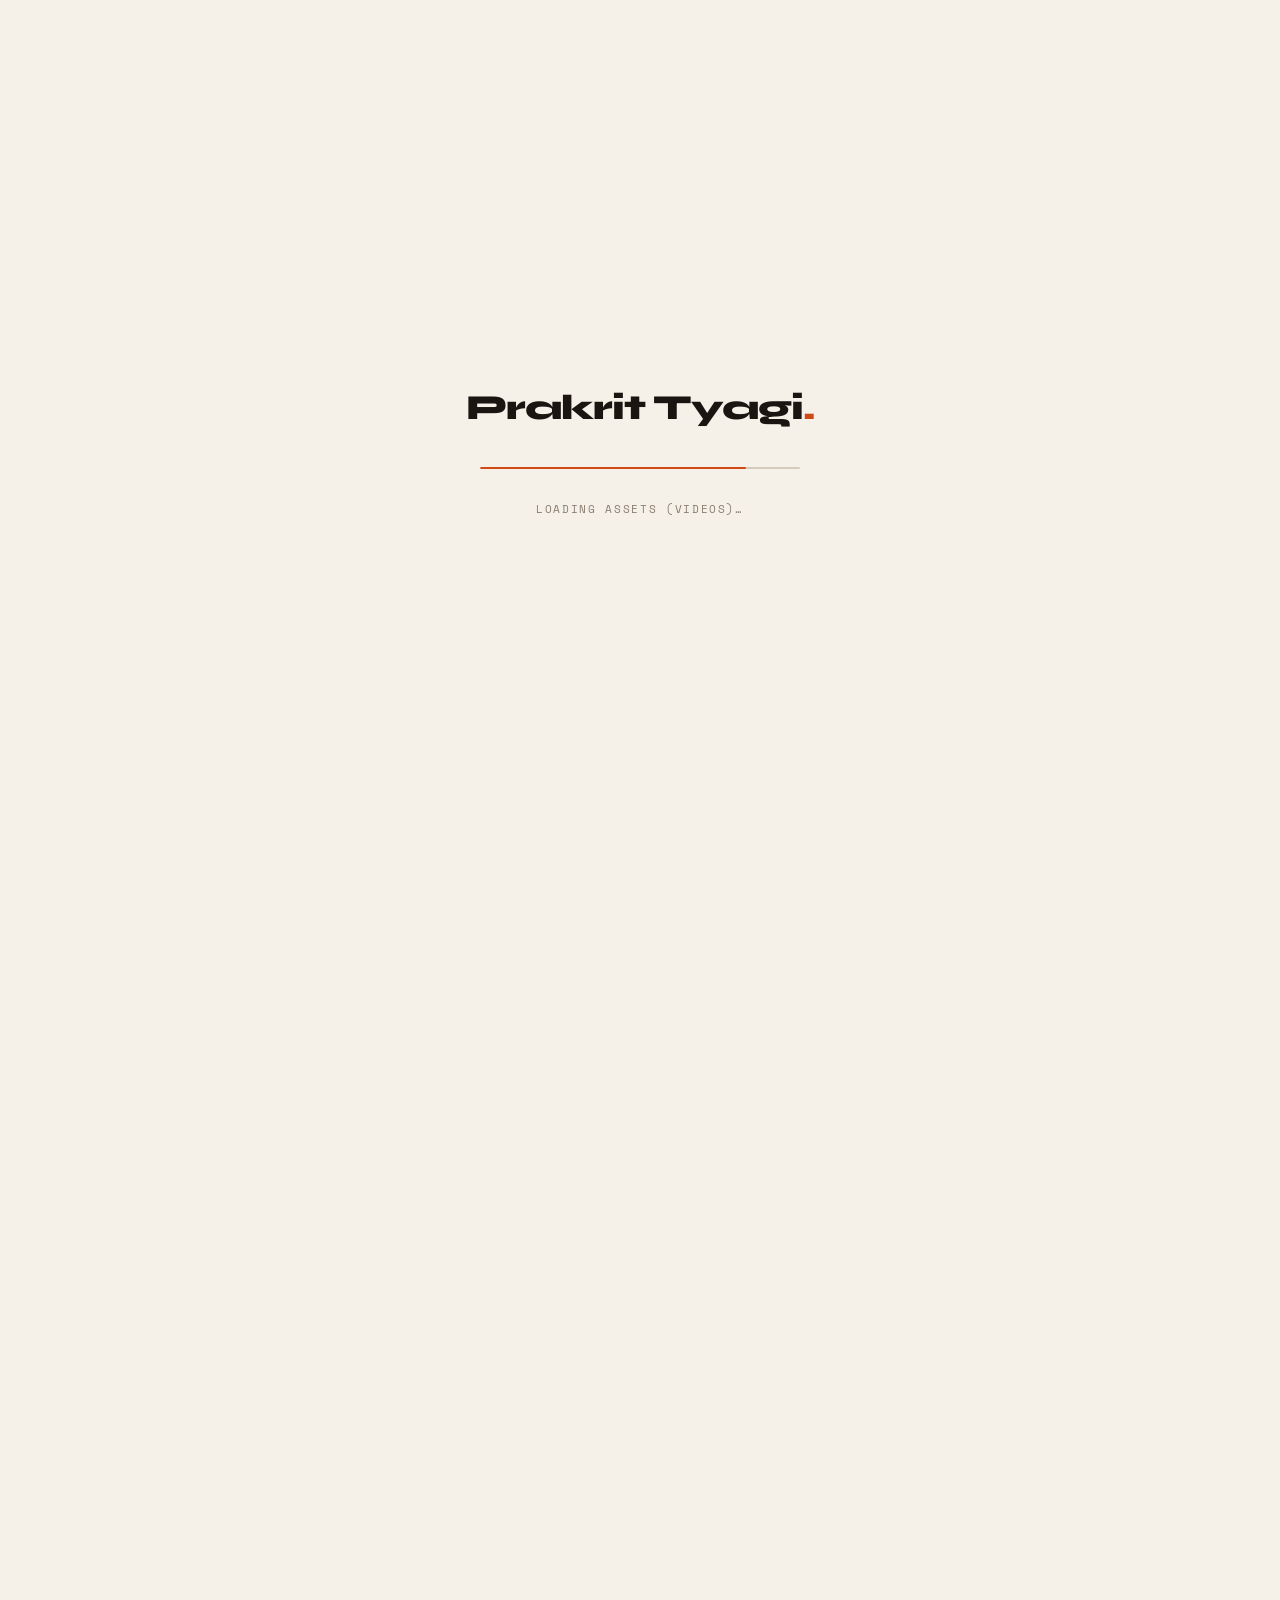
==== commit 6bee42d5: "Refactor themes, preloader & network background Replace and expand theme palettes, move shared accen" ====
--- a/index.html
+++ b/index.html
@@ -78,7 +78,7 @@
       position: fixed;
       inset: 0;
       z-index: 99999;
-      background: var(--bg-primary, #000000);
+      background: var(--bg-primary, #0f1117);
       display: flex;
       flex-direction: column;
       align-items: center;
@@ -105,13 +105,13 @@
     }
 
     .preloader__name .dot {
-      color: var(--accent, #ff0000);
+      color: var(--accent, #e0a046);
     }
 
     .preloader__track {
       width: clamp(200px, 30vw, 320px);
       height: 2px;
-      background: var(--border-primary, #333333);
+      background: var(--border-primary, #2a2e3a);
       border-radius: 2px;
       overflow: hidden;
       opacity: 0;
@@ -121,10 +121,10 @@
     .preloader__bar {
       height: 100%;
       width: 0%;
-      background: var(--accent, #ff0000);
+      background: var(--accent, #e0a046);
       border-radius: 2px;
       transition: width 0.3s ease;
-      box-shadow: 0 0 8px var(--accent-glow, rgba(255, 0, 0, 0.4));
+      box-shadow: 0 0 8px var(--accent-glow, rgba(224, 160, 70, 0.3));
     }
 
     .preloader__status {
--- a/css/themes/dark.css
+++ b/css/themes/dark.css
@@ -1,157 +1,169 @@
 /* =========================================================
-   DARK THEME - White, Black, Red Only
+   DARK THEME — Warm Obsidian + Deep Crimson
+   Palette: 08 — Obsidian & Crimson
    ========================================================= */
 
-   :root[data-theme="dark"] {
-    /* Accent color */
-    --accent: #ff0000;
-    --accent-light: rgba(255, 0, 0, 0.3);
-    --accent-glow: rgba(255, 0, 0, 0.4);
-    --accent-glow-strong: rgba(255, 0, 0, 0.6);
-    --accent-glow-intense: rgba(255, 0, 0, 0.5);
-    --accent-soft: rgba(255, 0, 0, 0.08);
-  
-    /* Base colors */
-    --bg-primary: #000000;
-    --bg-secondary: #1a1a1a;
-    --bg-tertiary: #2a2a2a;
-    --text-primary: #ffffff;
-    --text-secondary: #e6e6e6;
-    --text-muted: #cccccc;
-    --text-inverted: #000000;
-    --border-primary: #333333;
-    --border-secondary: #444444;
-  
-    /* Component colors */
-    --chip-bg: #1a1a1a;
-    --chip-border: #333333;
-    --chip-text: #ffffff;
-    --cta-bg: var(--accent);
-    --cta-text: #ffffff;
-  
-    /* Hero colors */
-    --hero-bg: #000000;
-    --hero-text: #ffffff;
-  
-    /* About section colors */
-    --about-tile-bg: #1a1a1a;
-    --about-tile-border: #333333;
-    --about-tile-text: #ffffff;
-    --about-stack-bg: #000000;
-    --about-stack-border: #333333;
-    --about-stack-dashed: #333333;
-    --about-socials-bg: #000000;
-    --about-socials-border: #333333;
-    --about-btn-bg: #000000;
-    --about-btn-border: #333333;
-    --about-btn-text: #ffffff;
-    --about-orbit-line: hsla(0, 0%, 100%, 0.575);
-    --about-globe-base: 1;
-    --about-globe-dark: 1;
-    --about-globe-glow: 0.3;
-  
-    /* Terminal Tech Stack colors */
-    --ts-terminal-bg: #0a0a0a;
-    --ts-terminal-border: #1a1a1a;
-    --ts-terminal-glow: rgba(255, 255, 255, 0.03);
-    --ts-header-bg: #111111;
-    --ts-title-color: #ffffff;
-    --ts-command-color: #00ff26;
-    --ts-bracket-color: #666666;
-    --ts-item-bg: #111111;
-    --ts-item-border: #1f1f1f;
-    --ts-item-hover-bg: #1a0808;
-    --ts-text-color: #e5e5e5;
-    --ts-string-color: #ff4800;
-    --ts-secondary-color: #444444;
-    --ts-secondary-highlight: #777777;
-  
-    /* Experience colors */
-    --exp-text: #ffffff;
-    --exp-muted: #cccccc;
-    --exp-spine: #ffffff;
-    --exp-bridge: #333333;
-    --exp-dot: #ffffff;
-    --exp-dot-ring: rgba(255, 255, 255, 0.2);
-    --exp-logo-bg: #1a1a1a;
-    --exp-logo-border: rgba(255, 255, 255, 0.3);
-  
-    /* Projects colors */
-    --proj-panel-bg: #000000;
-    --proj-panel-text: #ffffff;
-    --proj-media-bg: #1a1a1a;
-    --proj-btn-bg: #2a2a2a;
-    --proj-focus: var(--accent);
-  
-    /* Reviews colors */
-    --rev-card-bg: #000000;
-    --rev-card-border: #333333;
-    --rev-card-text: #ffffff;
-    --rev-avatar-bg: #2a2a2a;
-    --rev-avatar-border: #333333;
-  
-    /* Contact colors */
-    --contact-form-bg: #1a1a1a;
-    --contact-form-border: #333333;
-    --contact-form-text: #ffffff;
-    --contact-input-bg: #000000;
-    --contact-input-border: #444444;
-    --contact-input-focus: var(--accent);
-    --contact-submit-bg: #1a1a1a;
-    --contact-error: var(--accent);
-    --contact-invalid: var(--accent);
-    --contact-status-bg: #1a1a1a;
-    --contact-status-border: var(--accent);
-  
-    /* Extra section colors */
-    --extra-activity-bg: #000000;
-    --extra-activity-border: #333333;
-    --extra-activity-text: #ffffff;
-    --extra-journey-bg: #000000;
-    --extra-journey-card-bg: #000000;
-    --extra-journey-media-bg: #1a1a1a;
-    --extra-yt-bg: #000000;
-    --extra-yt-thumb-bg: #1a1a1a;
-    --extra-yt-badge-bg: #000000;
-    --extra-yt-badge-border: var(--accent);
-    --extra-scrollbar-thumb: #444444;
-    --extra-scrollbar-track: #1a1a1a;
-  
-    /* Interactive states */
-    --focus-outline: var(--accent);
-    --hover-overlay: rgba(255, 255, 255, 0.1);
-    --shadow-light: rgba(0, 0, 0, 0.5);
-    --shadow-heavy: rgba(0, 0, 0, 0.8);
-  
-    /* Divider colors */
-    --divider-line: #ff0000;
-  }
-  
-  /* Contact form input focus */
-  :root[data-theme="dark"] .contact input:focus,
-  :root[data-theme="dark"] .contact textarea:focus,
-  :root[data-theme="dark"] [class*="contact"] input:focus,
-  :root[data-theme="dark"] [class*="contact"] textarea:focus {
-    outline: 2px solid var(--contact-input-focus);
-    outline-offset: -2px;
-    border-color: var(--contact-input-focus);
-    box-shadow: 0 0 0 1px var(--contact-input-focus);
-  }
-  
-  /* Projects chevrons white in dark */
-  :root[data-theme="dark"] .projects .proj-nav-btn .chev-icon {
-    filter: brightness(0) invert(1);
-  }
-  
-  
-  
-  /* Exclude sub-headings inside sections */
-  :root[data-theme="dark"] .extra-section h3,
-  :root[data-theme="dark"] .extra-section h4,
-  :root[data-theme="dark"] .extra-section h5,
-  :root[data-theme="dark"] .extra-section h6,
-  :root[data-theme="dark"] .ts-title,
-  :root[data-theme="dark"] .site-header a,
-  :root[data-theme="dark"] .site-header .nav a {
-    text-decoration: none !important;
-  }+:root[data-theme="dark"] {
+  /* Accent color */
+  --accent: #dc2626;
+  --accent-rgb: 220, 38, 38;
+  --accent-light: rgba(220, 38, 38, 0.3);
+  --accent-glow: rgba(220, 38, 38, 0.4);
+  --accent-glow-strong: rgba(220, 38, 38, 0.6);
+  --accent-glow-intense: rgba(220, 38, 38, 0.5);
+  --accent-soft: rgba(220, 38, 38, 0.08);
+
+  /* Base colors */
+  --bg-primary: #0c0a09;
+  --bg-secondary: #1c1917;
+  --bg-tertiary: #292524;
+  --text-primary: #fafaf9;
+  --text-secondary: #d6d3d1;
+  --text-muted: #a8a29e;
+  --text-inverted: #0c0a09;
+  --border-primary: #292524;
+  --border-secondary: #44403c;
+
+  /* Component colors */
+  --chip-bg: #1c1917;
+  --chip-border: #292524;
+  --chip-text: #fafaf9;
+  --cta-bg: var(--accent);
+  --cta-text: #ffffff;
+
+  /* Hero colors */
+  --hero-bg: #0c0a09;
+  --hero-text: #fafaf9;
+
+  /* About section colors */
+  --about-tile-bg: #1c1917;
+  --about-tile-border: #292524;
+  --about-tile-text: #fafaf9;
+  --about-stack-bg: #0c0a09;
+  --about-stack-border: #292524;
+  --about-stack-dashed: #292524;
+  --about-socials-bg: #0c0a09;
+  --about-socials-border: #292524;
+  --about-btn-bg: #0c0a09;
+  --about-btn-border: #292524;
+  --about-btn-text: #fafaf9;
+  --about-orbit-line: hsla(0, 0%, 100%, 0.575);
+  --about-globe-base: 1;
+  --about-globe-dark: 1;
+  --about-globe-glow: 0.3;
+
+  /* Terminal Tech Stack colors */
+  --ts-terminal-bg: #0a0908;
+  --ts-terminal-border: #1c1917;
+  --ts-terminal-glow: rgba(220, 38, 38, 0.03);
+  --ts-header-bg: #141210;
+  --ts-title-color: #fafaf9;
+  --ts-command-color: #22c55e;
+  --ts-bracket-color: #57534e;
+  --ts-item-bg: #141210;
+  --ts-item-border: #1c1917;
+  --ts-item-hover-bg: #1c100f;
+  --ts-text-color: #fafaf9;
+  --ts-string-color: #ef4444;
+  --ts-secondary-color: #44403c;
+  --ts-secondary-highlight: #a8a29e;
+
+  /* Experience colors */
+  --exp-text: #fafaf9;
+  --exp-muted: #a8a29e;
+  --exp-spine: #fafaf9;
+  --exp-bridge: #292524;
+  --exp-dot: #fafaf9;
+  --exp-dot-ring: rgba(250, 250, 249, 0.2);
+  --exp-logo-bg: #1c1917;
+  --exp-logo-border: rgba(250, 250, 249, 0.3);
+
+  /* Projects colors */
+  --proj-panel-bg: #0c0a09;
+  --proj-panel-text: #fafaf9;
+  --proj-media-bg: #1c1917;
+  --proj-btn-bg: #292524;
+  --proj-focus: var(--accent);
+
+  /* Reviews colors */
+  --rev-card-bg: #0c0a09;
+  --rev-card-border: #292524;
+  --rev-card-text: #fafaf9;
+  --rev-avatar-bg: #292524;
+  --rev-avatar-border: #292524;
+
+  /* Contact colors */
+  --contact-form-bg: #1c1917;
+  --contact-form-border: #292524;
+  --contact-form-text: #fafaf9;
+  --contact-input-bg: #0c0a09;
+  --contact-input-border: #44403c;
+  --contact-input-focus: var(--accent);
+  --contact-submit-bg: #1c1917;
+  --contact-error: #dc2626;
+  --contact-invalid: #dc2626;
+  --contact-status-bg: #1c1917;
+  --contact-status-border: var(--accent);
+
+  /* Extra section colors */
+  --extra-activity-bg: #0c0a09;
+  --extra-activity-border: #292524;
+  --extra-activity-text: #fafaf9;
+  --extra-journey-bg: #0c0a09;
+  --extra-journey-card-bg: #0c0a09;
+  --extra-journey-media-bg: #1c1917;
+  --extra-yt-bg: #0c0a09;
+  --extra-yt-thumb-bg: #1c1917;
+  --extra-yt-badge-bg: #0c0a09;
+  --extra-yt-badge-border: var(--accent);
+  --extra-scrollbar-thumb: #44403c;
+  --extra-scrollbar-track: #1c1917;
+
+  /* Interactive states */
+  --focus-outline: var(--accent);
+  --hover-overlay: rgba(250, 250, 249, 0.1);
+  --shadow-light: rgba(0, 0, 0, 0.5);
+  --shadow-heavy: rgba(0, 0, 0, 0.8);
+
+  /* Divider colors */
+  --divider-line: #dc2626;
+
+  /* Network background */
+  --network-dot-color: #a8a29e;
+  --network-line-color: #a8a29e;
+  --network-dot-radius: 2;
+  --network-line-alpha: 0.25;
+  --network-mouse-line-alpha: 0.4;
+  --network-line-width: 0.7;
+  --network-max-dist: 250;
+  --network-mouse-radius: 300;
+  --network-speed: 0.3;
+  --network-density: 0.00010;
+}
+
+/* Contact form input focus */
+:root[data-theme="dark"] .contact input:focus,
+:root[data-theme="dark"] .contact textarea:focus,
+:root[data-theme="dark"] [class*="contact"] input:focus,
+:root[data-theme="dark"] [class*="contact"] textarea:focus {
+  outline: 2px solid var(--contact-input-focus);
+  outline-offset: -2px;
+  border-color: var(--contact-input-focus);
+  box-shadow: 0 0 0 1px var(--contact-input-focus);
+}
+
+/* Projects chevrons white in dark */
+:root[data-theme="dark"] .projects .proj-nav-btn .chev-icon {
+  filter: brightness(0) invert(1);
+}
+
+/* Exclude sub-headings inside sections */
+:root[data-theme="dark"] .extra-section h3,
+:root[data-theme="dark"] .extra-section h4,
+:root[data-theme="dark"] .extra-section h5,
+:root[data-theme="dark"] .extra-section h6,
+:root[data-theme="dark"] .ts-title,
+:root[data-theme="dark"] .site-header a,
+:root[data-theme="dark"] .site-header .nav a {
+  text-decoration: none !important;
+}
--- a/css/themes/light.css
+++ b/css/themes/light.css
@@ -1,161 +1,175 @@
 /* =========================================================
-   LIGHT THEME - White, Black, Red Only
+   LIGHT THEME — Warm Stone + Soft Ember
+   Palette: 01 — Ember & Ash
    ========================================================= */
 
-   :root[data-theme="light"] {
-    /* Accent color */
-    --accent: #ff0000;
-    --accent-light: rgba(255, 0, 0, 0.3);
-    --accent-glow: rgba(255, 0, 0, 0.4);
-    --accent-glow-strong: rgba(255, 0, 0, 0.6);
-    --accent-glow-intense: rgba(255, 0, 0, 0.5);
-    --accent-soft: rgba(255, 0, 0, 0.08);
-  
-    /* Base colors */
-    --bg-primary: #ffffff;
-    --bg-secondary: #f5f5f5;
-    --bg-tertiary: #e6e6e6;
-    --text-primary: #000000;
-    --text-secondary: #333333;
-    --text-muted: #666666;
-    --text-inverted: #ffffff;
-    --border-primary: #cccccc;
-    --border-secondary: #999999;
-  
-    /* Component colors */
-    --chip-bg: #f5f5f5;
-    --chip-border: #cccccc;
-    --chip-text: #000000;
-    --cta-bg: var(--accent);
-    --cta-text: #ffffff;
-  
-    /* Hero colors */
-    --hero-bg: #ffffff;
-    --hero-text: #000000;
-  
-    /* About section colors */
-    --about-tile-bg: #f5f5f5;
-    --about-tile-border: #cccccc;
-    --about-tile-text: #000000;
-    --about-stack-bg: #ffffff;
-    --about-stack-border: #cccccc;
-    --about-stack-dashed: #cccccc;
-    --about-socials-bg: #ffffff;
-    --about-socials-border: #cccccc;
-    --about-btn-bg: #ffffff;
-    --about-btn-border: #cccccc;
-    --about-btn-text: #000000;
-    --about-orbit-line: #000000;
-    --about-globe-base: 0;
-    --about-globe-dark: 0;
-    --about-globe-glow: 0;
-  
-    /* Terminal Tech Stack colors */
-    --ts-terminal-bg: #ffffff;
-    --ts-terminal-border: #cccccc;
-    --ts-terminal-glow: rgba(0, 0, 0, 0.1);
-    --ts-header-bg: #f5f5f5;
-    --ts-title-color: #000000;
-    --ts-command-color: #1bac31;
-    --ts-bracket-color: #333333;
-    --ts-item-bg: #f5f5f5;
-    --ts-item-border: #e6e6e6;
-    --ts-item-hover-bg: #ffe5e5;
-    --ts-text-color: #000000;
-    --ts-string-color: #ff4800;
-    --ts-secondary-color: #999999;
-    --ts-secondary-highlight: #333333;
-  
-    /* Experience colors */
-    --exp-text: #000000;
-    --exp-muted: #666666;
-    --exp-spine: #000000;
-    --exp-bridge: #cccccc;
-    --exp-dot: #000000;
-    --exp-dot-ring: rgba(0, 0, 0, 0.2);
-    --exp-logo-bg: #f5f5f5;
-    --exp-logo-border: rgba(0, 0, 0, 0.3);
-  
-    /* Projects colors */
-    --proj-panel-bg: #ffffff;
-    --proj-panel-text: #000000;
-    --proj-media-bg: #f5f5f5;
-    --proj-btn-bg: #e6e6e6;
-    --proj-focus: var(--accent);
-  
-    /* Reviews colors */
-    --rev-card-bg: #ffffff;
-    --rev-card-border: #cccccc;
-    --rev-card-text: #000000;
-    --rev-avatar-bg: #e6e6e6;
-    --rev-avatar-border: #cccccc;
-  
-    /* Contact colors */
-    --contact-form-bg: #f5f5f5;
-    --contact-form-border: #cccccc;
-    --contact-form-text: #000000;
-    --contact-input-bg: #ffffff;
-    --contact-input-border: #999999;
-    --contact-input-focus: var(--accent);
-    --contact-submit-bg: #f5f5f5;
-    --contact-error: var(--accent);
-    --contact-invalid: var(--accent);
-    --contact-status-bg: #f5f5f5;
-    --contact-status-border: var(--accent);
-  
-    /* Extra section colors */
-    --extra-activity-bg: #ffffff;
-    --extra-activity-border: #cccccc;
-    --extra-activity-text: #000000;
-    --extra-journey-bg: #ffffff;
-    --extra-journey-card-bg: #ffffff;
-    --extra-journey-media-bg: #f5f5f5;
-    --extra-yt-bg: #ffffff;
-    --extra-yt-thumb-bg: #f5f5f5;
-    --extra-yt-badge-bg: #ffffff;
-    --extra-yt-badge-border: var(--accent);
-    --extra-scrollbar-thumb: #999999;
-    --extra-scrollbar-track: #f5f5f5;
-  
-    /* Interactive states */
-    --focus-outline: var(--accent);
-    --hover-overlay: rgba(0, 0, 0, 0.05);
-    --shadow-light: rgba(0, 0, 0, 0.1);
-    --shadow-heavy: rgba(0, 0, 0, 0.3);
-  
-    /* Divider colors */
-    --divider-line: #cccccc;
-  }
-  
-  /* Contact form input focus */
-  :root[data-theme="light"] .contact input:focus,
-  :root[data-theme="light"] .contact textarea:focus,
-  :root[data-theme="light"] [class*="contact"] input:focus,
-  :root[data-theme="light"] [class*="contact"] textarea:focus {
-    outline: 2px solid var(--contact-input-focus);
-    outline-offset: -2px;
-    border-color: var(--contact-input-focus);
-    box-shadow: 0 0 0 1px var(--contact-input-focus);
-  }
-  
-  /* Projects chevrons */
-  :root[data-theme="light"] .projects .proj-nav-btn .chev-icon {
-    filter: none;
-  }
-  
-  /* Exclude sub-headings inside sections */
-  :root[data-theme="light"] .extra-section h3,
-  :root[data-theme="light"] .extra-section h4,
-  :root[data-theme="light"] .extra-section h5,
-  :root[data-theme="light"] .extra-section h6,
-  :root[data-theme="light"] .ts-title,
-  :root[data-theme="light"] .site-header a,
-  :root[data-theme="light"] .site-header .nav a {
-    text-decoration: none !important;
-  }
-  
-  /* Globe invert in light mode */
-  :root[data-theme="light"] .about-time__globe canvas,
-  :root[data-theme="light"] #cobe-globe {
-    filter: invert(1) hue-rotate(180deg);
-  }+:root[data-theme="light"] {
+  /* Accent color */
+  --accent: #d04a15;
+  --accent-rgb: 208, 74, 21;
+  --accent-light: rgba(208, 74, 21, 0.25);
+  --accent-glow: rgba(208, 74, 21, 0.3);
+  --accent-glow-strong: rgba(208, 74, 21, 0.45);
+  --accent-glow-intense: rgba(208, 74, 21, 0.4);
+  --accent-soft: rgba(208, 74, 21, 0.07);
+
+  /* Base colors */
+  --bg-primary: #f5f0e8;
+  --bg-secondary: #ece5d9;
+  --bg-tertiary: #e0d8ca;
+  --text-primary: #1a1510;
+  --text-secondary: #5a5045;
+  --text-muted: #8a7e70;
+  --text-inverted: #f5f0e8;
+  --border-primary: #d5ccbe;
+  --border-secondary: #c0b5a5;
+
+  /* Component colors */
+  --chip-bg: #ece5d9;
+  --chip-border: #d5ccbe;
+  --chip-text: #1a1510;
+  --cta-bg: var(--accent);
+  --cta-text: #ffffff;
+
+  /* Hero colors */
+  --hero-bg: #f5f0e8;
+  --hero-text: #1a1510;
+
+  /* About section colors */
+  --about-tile-bg: #ece5d9;
+  --about-tile-border: #d5ccbe;
+  --about-tile-text: #1a1510;
+  --about-stack-bg: #f5f0e8;
+  --about-stack-border: #d5ccbe;
+  --about-stack-dashed: #d5ccbe;
+  --about-socials-bg: #f5f0e8;
+  --about-socials-border: #d5ccbe;
+  --about-btn-bg: #f5f0e8;
+  --about-btn-border: #d5ccbe;
+  --about-btn-text: #1a1510;
+  --about-orbit-line: #1a1510;
+  --about-globe-base: 0;
+  --about-globe-dark: 0;
+  --about-globe-glow: 0;
+
+  /* Terminal Tech Stack colors */
+  --ts-terminal-bg: #f5f0e8;
+  --ts-terminal-border: #d5ccbe;
+  --ts-terminal-glow: rgba(0, 0, 0, 0.04);
+  --ts-header-bg: #ece5d9;
+  --ts-title-color: #1a1510;
+  --ts-command-color: #b84010;
+  --ts-bracket-color: #5a5045;
+  --ts-item-bg: #ece5d9;
+  --ts-item-border: #e0d8ca;
+  --ts-item-hover-bg: #fde8dd;
+  --ts-text-color: #1a1510;
+  --ts-string-color: #d04a15;
+  --ts-secondary-color: #c0b5a5;
+  --ts-secondary-highlight: #5a5045;
+
+  /* Experience colors */
+  --exp-text: #1a1510;
+  --exp-muted: #8a7e70;
+  --exp-spine: #c0b5a5;
+  --exp-bridge: #d5ccbe;
+  --exp-dot: #8a7e70;
+  --exp-dot-ring: rgba(26, 21, 16, 0.1);
+  --exp-logo-bg: #ece5d9;
+  --exp-logo-border: rgba(0, 0, 0, 0.12);
+
+  /* Projects colors */
+  --proj-panel-bg: #f5f0e8;
+  --proj-panel-text: #1a1510;
+  --proj-media-bg: #ece5d9;
+  --proj-btn-bg: #e0d8ca;
+  --proj-focus: var(--accent);
+
+  /* Reviews colors */
+  --rev-card-bg: #f5f0e8;
+  --rev-card-border: #d5ccbe;
+  --rev-card-text: #1a1510;
+  --rev-avatar-bg: #e0d8ca;
+  --rev-avatar-border: #d5ccbe;
+
+  /* Contact colors */
+  --contact-form-bg: #ece5d9;
+  --contact-form-border: #d5ccbe;
+  --contact-form-text: #1a1510;
+  --contact-input-bg: #f5f0e8;
+  --contact-input-border: #c0b5a5;
+  --contact-input-focus: var(--accent);
+  --contact-submit-bg: #ece5d9;
+  --contact-error: #c45d4a;
+  --contact-invalid: #c45d4a;
+  --contact-status-bg: #ece5d9;
+  --contact-status-border: var(--accent);
+
+  /* Extra section colors */
+  --extra-activity-bg: #f5f0e8;
+  --extra-activity-border: #d5ccbe;
+  --extra-activity-text: #1a1510;
+  --extra-journey-bg: #f5f0e8;
+  --extra-journey-card-bg: #f5f0e8;
+  --extra-journey-media-bg: #ece5d9;
+  --extra-yt-bg: #f5f0e8;
+  --extra-yt-thumb-bg: #ece5d9;
+  --extra-yt-badge-bg: #f5f0e8;
+  --extra-yt-badge-border: var(--accent);
+  --extra-scrollbar-thumb: #c0b5a5;
+  --extra-scrollbar-track: #ece5d9;
+
+  /* Interactive states */
+  --focus-outline: var(--accent);
+  --hover-overlay: rgba(208, 74, 21, 0.04);
+  --shadow-light: rgba(0, 0, 0, 0.05);
+  --shadow-heavy: rgba(0, 0, 0, 0.16);
+
+  /* Divider colors */
+  --divider-line: #d5ccbe;
+
+  /* Network background */
+  --network-dot-color: #c0b5a5;
+  --network-line-color: #c0b5a5;
+  --network-dot-radius: 1.8;
+  --network-line-alpha: 0.2;
+  --network-mouse-line-alpha: 0.35;
+  --network-line-width: 0.6;
+  --network-max-dist: 250;
+  --network-mouse-radius: 300;
+  --network-speed: 0.3;
+  --network-density: 0.00010;
+}
+
+/* Contact form input focus */
+:root[data-theme="light"] .contact input:focus,
+:root[data-theme="light"] .contact textarea:focus,
+:root[data-theme="light"] [class*="contact"] input:focus,
+:root[data-theme="light"] [class*="contact"] textarea:focus {
+  outline: 2px solid var(--contact-input-focus);
+  outline-offset: -2px;
+  border-color: var(--contact-input-focus);
+  box-shadow: 0 0 0 1px var(--contact-input-focus);
+}
+
+/* Projects chevrons */
+:root[data-theme="light"] .projects .proj-nav-btn .chev-icon {
+  filter: none;
+}
+
+/* Exclude sub-headings inside sections */
+:root[data-theme="light"] .extra-section h3,
+:root[data-theme="light"] .extra-section h4,
+:root[data-theme="light"] .extra-section h5,
+:root[data-theme="light"] .extra-section h6,
+:root[data-theme="light"] .ts-title,
+:root[data-theme="light"] .site-header a,
+:root[data-theme="light"] .site-header .nav a {
+  text-decoration: none !important;
+}
+
+/* Globe invert in light mode */
+:root[data-theme="light"] .about-time__globe canvas,
+:root[data-theme="light"] #cobe-globe {
+  filter: invert(1) hue-rotate(180deg);
+}
--- a/css/base.css
+++ b/css/base.css
@@ -39,14 +39,16 @@
 ::-webkit-scrollbar-thumb:hover { background: color-mix(in srgb, var(--accent) 80%, white); }
 
 :root {
-  /* Shared accent colors (same in both themes) */
-  --accent: #e8341c;
-  --accent-rgb: 232, 52, 28;
-  --accent-light: rgba(232, 52, 28, 0.3);
-  --accent-soft: rgba(232, 52, 28, 0.08);
-  --accent-glow: rgba(255, 60, 30, 0.25);
-  --accent-glow-strong: rgba(255, 50, 20, 0.4);
-  --accent-glow-intense: rgba(255, 60, 30, 0.5);
+  /* Shared accent colors — fallback before theme loads */
+  /* Dark theme uses amber #e0a046, light uses teal #2a9d8f */
+  /* Using dark theme accent as default since most users prefer dark */
+  --accent: #e0a046;
+  --accent-rgb: 224, 160, 70;
+  --accent-light: rgba(224, 160, 70, 0.3);
+  --accent-soft: rgba(224, 160, 70, 0.08);
+  --accent-glow: rgba(224, 160, 70, 0.25);
+  --accent-glow-strong: rgba(224, 160, 70, 0.4);
+  --accent-glow-intense: rgba(224, 160, 70, 0.4);
 
 /* Layout + sizing tokens */
 --header-h: 56px;
--- a/css/sections/hero.css
+++ b/css/sections/hero.css
@@ -95,7 +95,7 @@
   content: '';
   position: absolute;
   inset: 0;
-  background: linear-gradient(135deg, rgba(255,255,255,0.02), transparent);
+  background: transparent;
   pointer-events: none;
 }
 
@@ -103,7 +103,7 @@
   content: '';
   position: absolute;
   inset: 0;
-  background: linear-gradient(225deg, var(--accent-soft, rgba(232,52,28,0.03)), transparent);
+  background: transparent;
   pointer-events: none;
 }
 
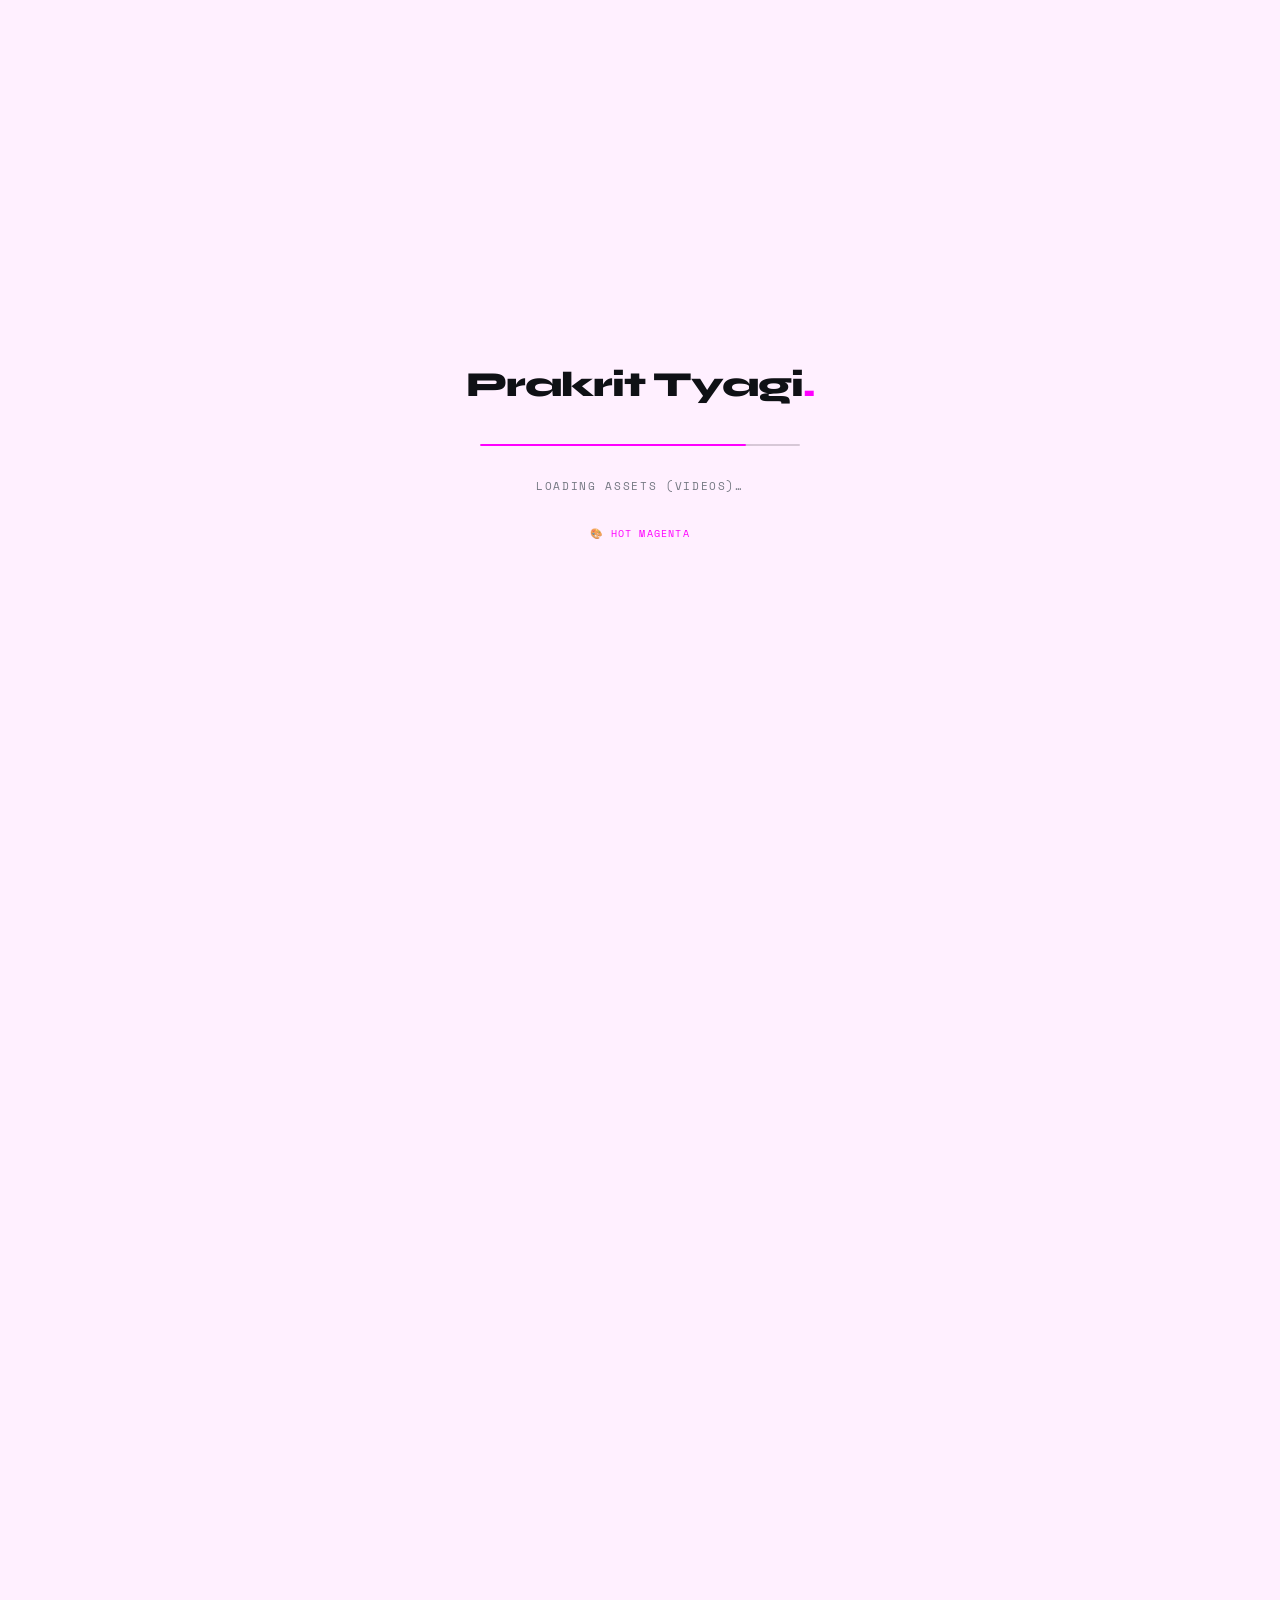
==== commit e0534a0f: "Expand palette registry and update tree Replace the small PALETTES array with a much larger, compreh" ====
--- a/index.html
+++ b/index.html
@@ -13,21 +13,167 @@
   <!-- EmailJS SDK -->
   <script src="https://cdn.jsdelivr.net/npm/@emailjs/browser@4/dist/email.min.js"></script>
 
-  <!-- Apply saved theme ASAP to avoid flash -->
+  <!-- ═══════════════════════════════════════════════════════════
+       PALETTE + THEME BOOTSTRAP — runs before any paint
+       ═══════════════════════════════════════════════════════════ -->
   <script>
     (function () {
+      // ── Palette registry ──
+var PALETTES = [
+      { id: "neon-cherry", name: "Neon Cherry" },
+      { id: "blaze-orange", name: "Blaze Orange" },
+      { id: "electric-yellow", name: "Electric Yellow" },
+      { id: "neon-green", name: "Neon Green" },
+      { id: "cyan-pulse", name: "Cyan Pulse" },
+      { id: "hot-magenta", name: "Hot Magenta" },
+      { id: "uv-purple", name: "UV Purple" },
+      { id: "deep-pink", name: "Deep Pink" },
+      { id: "mint-neon", name: "Mint Neon" },
+      { id: "lava", name: "Lava" },
+      { id: "terracotta", name: "Terracotta" },
+      { id: "saddle-brown", name: "Saddle Brown" },
+      { id: "sienna", name: "Sienna" },
+      { id: "dark-goldenrod", name: "Dark Goldenrod" },
+      { id: "warm-tan", name: "Warm Tan" },
+      { id: "walnut", name: "Walnut" },
+      { id: "chocolate", name: "Chocolate" },
+      { id: "ochre", name: "Ochre" },
+      { id: "burnt-sunset", name: "Burnt Sunset" },
+      { id: "roasted-coffee", name: "Roasted Coffee" },
+      { id: "baby-pink", name: "Baby Pink" },
+      { id: "baby-blue", name: "Baby Blue" },
+      { id: "mint-cream", name: "Mint Cream" },
+      { id: "butter", name: "Butter" },
+      { id: "lavender-mist", name: "Lavender Mist" },
+      { id: "peach-puff", name: "Peach Puff" },
+      { id: "ice-blue", name: "Ice Blue" },
+      { id: "rose-quartz", name: "Rose Quartz" },
+      { id: "pistachio", name: "Pistachio" },
+      { id: "orchid-blush", name: "Orchid Blush" },
+      { id: "royal-blue", name: "Royal Blue" },
+      { id: "dodger-blue", name: "Dodger Blue" },
+      { id: "classic-royal", name: "Classic Royal" },
+      { id: "sky-beam", name: "Sky Beam" },
+      { id: "cobalt", name: "Cobalt" },
+      { id: "periwinkle-bold", name: "Periwinkle Bold" },
+      { id: "navy-sapphire", name: "Navy Sapphire" },
+      { id: "steel-blue", name: "Steel Blue" },
+      { id: "azure", name: "Azure" },
+      { id: "bright-cobalt", name: "Bright Cobalt" },
+      { id: "emerald", name: "Emerald" },
+      { id: "forest", name: "Forest" },
+      { id: "sage", name: "Sage" },
+      { id: "lime-spark", name: "Lime Spark" },
+      { id: "material-green", name: "Material Green" },
+      { id: "deep-pine", name: "Deep Pine" },
+      { id: "chartreuse", name: "Chartreuse" },
+      { id: "teal-classic", name: "Teal Classic" },
+      { id: "aqua-green", name: "Aqua Green" },
+      { id: "olive", name: "Olive" },
+      { id: "violet", name: "Violet" },
+      { id: "amethyst", name: "Amethyst" },
+      { id: "soft-purple", name: "Soft Purple" },
+      { id: "deep-violet", name: "Deep Violet" },
+      { id: "wisteria", name: "Wisteria" },
+      { id: "grape", name: "Grape" },
+      { id: "dark-plum", name: "Dark Plum" },
+      { id: "indigo-lite", name: "Indigo Lite" },
+      { id: "fuchsia", name: "Fuchsia" },
+      { id: "magenta-dark", name: "Magenta Dark" },
+      { id: "crimson", name: "Crimson" },
+      { id: "rose-red", name: "Rose Red" },
+      { id: "soft-red", name: "Soft Red" },
+      { id: "maroon", name: "Maroon" },
+      { id: "coral-red", name: "Coral Red" },
+      { id: "salmon", name: "Salmon" },
+      { id: "brick", name: "Brick" },
+      { id: "flat-red", name: "Flat Red" },
+      { id: "vermillion", name: "Vermillion" },
+      { id: "material-red", name: "Material Red" },
+      { id: "tangerine", name: "Tangerine" },
+      { id: "soft-orange", name: "Soft Orange" },
+      { id: "burnt-orange", name: "Burnt Orange" },
+      { id: "amber", name: "Amber" },
+      { id: "dark-amber", name: "Dark Amber" },
+      { id: "dark-orange", name: "Dark Orange" },
+      { id: "marigold", name: "Marigold" },
+      { id: "deep-orange", name: "Deep Orange" },
+      { id: "honey", name: "Honey" },
+      { id: "material-orange", name: "Material Orange" },
+      { id: "silver", name: "Silver" },
+      { id: "slate-gray", name: "Slate Gray" },
+      { id: "charcoal", name: "Charcoal" },
+      { id: "cool-gray", name: "Cool Gray" },
+      { id: "warm-gray", name: "Warm Gray" },
+      { id: "graphite", name: "Graphite" },
+      { id: "light-silver", name: "Light Silver" },
+      { id: "ash", name: "Ash" },
+      { id: "cyan", name: "Cyan" },
+      { id: "dark-cyan", name: "Dark Cyan" },
+      { id: "teal", name: "Teal" },
+      { id: "light-teal", name: "Light Teal" },
+      { id: "deep-teal", name: "Deep Teal" },
+      { id: "sky-cyan", name: "Sky Cyan" },
+      { id: "pale-cyan", name: "Pale Cyan" },
+      { id: "petrol", name: "Petrol" },
+      { id: "dark-teal", name: "Dark Teal" },
+      { id: "seafoam", name: "Seafoam" },
+      { id: "classic-gold", name: "Classic Gold" },
+      { id: "antique-gold", name: "Antique Gold" },
+      { id: "pure-gold", name: "Pure Gold" },
+      { id: "muted-gold", name: "Muted Gold" },
+      { id: "goldenrod", name: "Goldenrod" },
+      { id: "old-gold", name: "Old Gold" },
+      { id: "saffron-gold", name: "Saffron Gold" },
+      { id: "bronze-gold", name: "Bronze Gold" },
+      { id: "sunflower", name: "Sunflower" },
+      { id: "brass", name: "Brass" },
+      { id: "ember-and-ash", name: "Ember & Ash" },
+      { id: "electric-indigo", name: "Electric Indigo" },
+      { id: "saffron-and-ink", name: "Saffron & Ink" },
+      { id: "midnight-teal", name: "Midnight Teal" },
+      { id: "neon-magenta", name: "Neon Magenta" },
+      { id: "arctic-steel", name: "Arctic Steel" },
+      { id: "verdant-night", name: "Verdant Night" },
+      { id: "obsidian-crimson", name: "Obsidian & Crimson" }
+    ];
+
+      // ── Pick random palette ──
+      var pick = PALETTES[Math.floor(Math.random() * PALETTES.length)];
+
+      // ── Resolve theme (dark/light) ──
+      var theme;
       try {
-        var saved = localStorage.getItem('theme');
-        if (!saved) {
-          saved = (window.matchMedia && window.matchMedia('(prefers-color-scheme: dark)').matches)
-            ? 'dark' : 'light';
-        }
-        document.documentElement.setAttribute('data-theme', saved);
-        window.__savedTheme = saved;
-      } catch (e) {
-        document.documentElement.setAttribute('data-theme', 'light');
-        window.__savedTheme = 'light';
-      }
+        theme = localStorage.getItem('theme');
+      } catch (e) {}
+      if (theme !== 'dark' && theme !== 'light') {
+        theme = (window.matchMedia && window.matchMedia('(prefers-color-scheme: dark)').matches)
+          ? 'dark' : 'light';
+      }
+
+      // ── Apply to <html> before paint ──
+      var html = document.documentElement;
+      html.setAttribute('data-theme', theme);
+      html.setAttribute('data-palette', pick.id);
+
+      // ── Expose to rest of app ──
+      window.__savedTheme = theme;
+      window.__palette = pick;
+      window.__palettes = PALETTES;
+
+      // ── Inject palette CSS <link> tags ──
+      var base = 'css/themes/' + pick.id + '/';
+      var darkLink = document.createElement('link');
+      darkLink.rel = 'stylesheet';
+      darkLink.href = base + 'dark.css?v=1';
+      darkLink.id = 'palette-dark';
+      document.head.appendChild(darkLink);
+
+      var lightLink = document.createElement('link');
+      lightLink.rel = 'stylesheet';
+      lightLink.href = base + 'light.css?v=1';
+      lightLink.id = 'palette-light';
+      document.head.appendChild(lightLink);
     })();
   </script>
 
@@ -45,18 +191,13 @@
   <meta name="twitter:description" content="Game Developer & Full Stack Developer.">
   <meta name="twitter:image" content="assets/img/me/profile.jpg">
 
-  <!-- Theme files — both loaded, scoped by [data-theme] attribute -->
-  <link rel="stylesheet" href="css/themes/dark.css?v=4">
-  <link rel="stylesheet" href="css/themes/light.css?v=4">
-
   <!-- Preload fonts so they're ready before first paint -->
   <link rel="preconnect" href="https://fonts.googleapis.com">
   <link rel="preconnect" href="https://fonts.gstatic.com" crossorigin>
   <link rel="stylesheet" href="https://fonts.googleapis.com/css2?family=Instrument+Sans:wght@400;500;600;700&family=Space+Mono:wght@400;700&family=Syne:wght@400;500;600;700;800&display=swap">
-  <link rel="preconnect" href="https://fonts.gstatic.com" crossorigin>
-
-  <link rel="stylesheet" href="css/base.css?v=4" />
-  <link rel="stylesheet" href="css/sections/header.css?v=3" />
+
+  <link rel="stylesheet" href="css/base.css?v=5" />
+  <link rel="stylesheet" href="css/sections/header.css?v=4" />
   <link rel="stylesheet" href="css/sections/hero.css?v=3" />
   <link rel="stylesheet" href="css/sections/about.css?v=3" />
   <link rel="stylesheet" href="css/sections/experience.css?v=3" />
@@ -78,7 +219,7 @@
       position: fixed;
       inset: 0;
       z-index: 99999;
-      background: var(--bg-primary, #0f1117);
+      background: var(--bg-primary, #000000);
       display: flex;
       flex-direction: column;
       align-items: center;
@@ -105,13 +246,13 @@
     }
 
     .preloader__name .dot {
-      color: var(--accent, #e0a046);
+      color: var(--accent, #ff0000);
     }
 
     .preloader__track {
       width: clamp(200px, 30vw, 320px);
       height: 2px;
-      background: var(--border-primary, #2a2e3a);
+      background: var(--border-primary, #333333);
       border-radius: 2px;
       overflow: hidden;
       opacity: 0;
@@ -121,10 +262,10 @@
     .preloader__bar {
       height: 100%;
       width: 0%;
-      background: var(--accent, #e0a046);
+      background: var(--accent, #ff0000);
       border-radius: 2px;
       transition: width 0.3s ease;
-      box-shadow: 0 0 8px var(--accent-glow, rgba(224, 160, 70, 0.3));
+      box-shadow: 0 0 8px var(--accent-glow, rgba(255, 0, 0, 0.4));
     }
 
     .preloader__status {
@@ -137,6 +278,20 @@
       animation: preloaderFadeUp 0.4s ease 0.4s forwards;
     }
 
+    .preloader__palette {
+      font-family: 'Space Mono', monospace;
+      font-size: 10px;
+      letter-spacing: 0.12em;
+      text-transform: uppercase;
+      color: var(--text-muted, #666666);
+      opacity: 0;
+      animation: preloaderFadeUp 0.4s ease 0.6s forwards;
+    }
+
+    .preloader__palette .palette-accent {
+      color: var(--accent, #ff0000);
+    }
+
     @keyframes preloaderFadeUp {
       to { opacity: 1; transform: translateY(0); }
     }
@@ -170,7 +325,18 @@
       <div class="preloader__bar" id="preloader-bar"></div>
     </div>
     <div class="preloader__status" id="preloader-status">Loading…</div>
+    <div class="preloader__palette" id="preloader-palette">
+      &#x1f3a8; <span class="palette-accent" id="preloader-palette-name"></span>
+    </div>
   </div>
+
+  <!-- Inject palette name into preloader -->
+  <script>
+    (function () {
+      var el = document.getElementById('preloader-palette-name');
+      if (el && window.__palette) el.textContent = window.__palette.name;
+    })();
+  </script>
 
   <!-- App container — hidden until fully loaded -->
   <main id="app"></main>
@@ -197,10 +363,9 @@
         'partials/sections/contact.html'
       ];
 
-      // Removed dead utility scripts: css.js, dom.js, scroll.js, io.js
       const scripts = [
-        'js/utils.js', // Shared utilities (load first)
-        'js/modules/network.js', // Particle network background
+        'js/utils.js',
+        'js/modules/network.js',
         'js/modules/header.js',
         'js/modules/hero.js',
         'js/modules/about.js',
@@ -212,7 +377,7 @@
         'js/modules/animations.js'
       ];
 
-      const totalSteps = 6; // HTML, CSS, JS, animations, videos, images
+      const totalSteps = 6;
       let completed = 0;
 
       function progress(label, pctOverride) {
@@ -222,14 +387,12 @@
         if (statusEl) statusEl.textContent = label;
       }
 
-      // Hold progress for 1 second after completion
       function holdProgress(duration) {
         return new Promise(function(resolve) {
           setTimeout(resolve, duration || 1000);
         });
       }
 
-      // --- Loaders ---
       async function loadPartial(path, target) {
         const res = await fetch(path);
         if (!res.ok) throw new Error('Failed to fetch ' + path);
@@ -254,22 +417,14 @@
         return new Promise(function (r) { setTimeout(r, 600); });
       }
 
-
       function waitForImages() {
         var images = app.querySelectorAll('img[src]');
         if (!images.length) return Promise.resolve();
-
         var promises = [];
         images.forEach(function (img) {
           var src = img.getAttribute('src');
           if (!src || !src.startsWith('assets/')) return;
-          
-          // Force load the image if not already loaded
-          if (img.complete && img.naturalWidth > 0) {
-            return; // Already loaded
-          }
-          
-          // Create new image to force load
+          if (img.complete && img.naturalWidth > 0) return;
           var loadImg = new Image();
           promises.push(new Promise(function (resolve) {
             loadImg.onload = resolve;
@@ -277,60 +432,38 @@
             loadImg.src = src;
           }));
         });
-
         if (!promises.length) return Promise.resolve();
-
         return Promise.race([
           Promise.all(promises),
-          new Promise(function (r) { setTimeout(r, 10000); }) // 10 second timeout
+          new Promise(function (r) { setTimeout(r, 10000); })
         ]);
       }
 
       function waitForVideos() {
         var videoEls = app.querySelectorAll('video');
         if (!videoEls.length) return Promise.resolve();
-
         var promises = [];
         videoEls.forEach(function (video) {
           var src = video.getAttribute('src') || (video.querySelector('source') && video.querySelector('source').getAttribute('src'));
           if (!src || !src.startsWith('assets/')) return;
-          
-          // Force load the video
-          if (video.readyState >= 2) {
-            return; // Already loaded enough
-          }
-          
-          // Set preload and force load
+          if (video.readyState >= 2) return;
           video.preload = 'auto';
-          if (video.readyState === 0) {
-            video.load(); // Force reload
-          }
-          
+          if (video.readyState === 0) video.load();
           promises.push(new Promise(function (resolve) {
             video.addEventListener('canplay', resolve, { once: true });
             video.addEventListener('error', resolve, { once: true });
-            // Also try to play to force loading
-            video.play().catch(function() {
-              // Ignore play errors, just wait for canplay
-            });
+            video.play().catch(function() {});
           }));
         });
-
         if (!promises.length) return Promise.resolve();
-
         return Promise.race([
           Promise.all(promises),
-          new Promise(function (r) { setTimeout(r, 10000); }) // 10 second timeout
+          new Promise(function (r) { setTimeout(r, 10000); })
         ]);
       }
 
-      // CSS is loaded synchronously via <link> in <head>, no wait needed
-
-      // --- Boot ---
       try {
-        // Stage 1: HTML partials
         progress('Loading HTML…', 16);
-        // Load partials in order (insertAdjacentHTML preserves order)
         var partialContents = await Promise.all(partials.map(function(path) {
           return fetch(path).then(function(res) {
             if (!res.ok) throw new Error('Failed to fetch ' + path);
@@ -342,20 +475,16 @@
         });
         await holdProgress(250);
 
-        // Stage 2: CSS (synchronous via <link> tags, already loaded)
         progress('Loading CSS…', 33);
 
-        // Stage 3: JS modules
         progress('Loading JavaScript…', 50);
         for (var j = 0; j < scripts.length; j++) {
           await loadScript(scripts[j]);
         }
         await holdProgress(250);
 
-        // Stage 4: Assets (animations/fonts)
         progress('Loading assets (animations)…', 66);
         await waitForFonts();
-        // Wait for any CSS animations to be ready
         await new Promise(function (resolve) {
           requestAnimationFrame(function () {
             requestAnimationFrame(resolve);
@@ -363,17 +492,14 @@
         });
         await holdProgress(250);
 
-        // Stage 5: Assets (videos)
         progress('Loading assets (videos)…', 83);
         await waitForVideos();
         await holdProgress(250);
 
-        // Stage 6: Assets (images)
         progress('Loading assets (images)…', 100);
         await waitForImages();
         await holdProgress(250);
 
-        // Consolidate modules under single namespace (#64)
         window.Portfolio = {
           utils: window.utils,
           header: window.headerModule,
@@ -386,45 +512,37 @@
           contact: window.contactModule
         };
 
-        // Theme finalization (doesn't count as a step)
         if (window.themeModule && window.themeModule.init) {
           window.themeModule.init();
         }
 
-        // Layout pass
         await new Promise(function (resolve) {
           requestAnimationFrame(function () {
             requestAnimationFrame(resolve);
           });
         });
 
-        // --- Reveal ---
         progress('Ready', 100);
         if (bar) bar.style.width = '100%';
         if (statusEl) statusEl.textContent = 'Ready';
 
-        // Brief pause so user sees 100% complete
         await new Promise(function (r) { setTimeout(r, 300); });
 
         app.classList.add('is-ready');
         preloader.classList.add('is-hidden');
 
-        // Remove preloader from DOM after fade-out
         preloader.addEventListener('transitionend', function () {
           preloader.remove();
         }, { once: true });
 
-        // Safety cleanup if transitionend doesn't fire
         setTimeout(function () {
           if (document.body.contains(preloader)) preloader.remove();
         }, 1000);
 
-        console.log('✅ Site fully loaded!');
+        console.log('✅ Site fully loaded! Palette:', window.__palette.name);
 
       } catch (error) {
         console.error('Boot error:', error);
-
-        // On error: still show the site rather than a blank screen
         app.classList.add('is-ready');
         if (preloader) preloader.classList.add('is-hidden');
       }
--- a/css/base.css
+++ b/css/base.css
@@ -39,16 +39,7 @@
 ::-webkit-scrollbar-thumb:hover { background: color-mix(in srgb, var(--accent) 80%, white); }
 
 :root {
-  /* Shared accent colors — fallback before theme loads */
-  /* Dark theme uses amber #e0a046, light uses teal #2a9d8f */
-  /* Using dark theme accent as default since most users prefer dark */
-  --accent: #e0a046;
-  --accent-rgb: 224, 160, 70;
-  --accent-light: rgba(224, 160, 70, 0.3);
-  --accent-soft: rgba(224, 160, 70, 0.08);
-  --accent-glow: rgba(224, 160, 70, 0.25);
-  --accent-glow-strong: rgba(224, 160, 70, 0.4);
-  --accent-glow-intense: rgba(224, 160, 70, 0.4);
+  /* Accent colors — defined per-palette in css/themes/<palette>/dark.css & light.css */
 
 /* Layout + sizing tokens */
 --header-h: 56px;
--- a/css/sections/header.css
+++ b/css/sections/header.css
@@ -177,4 +177,19 @@
 }
 .theme-toggle:hover .icon { opacity: 1; }
 :root[data-theme="light"] .theme-toggle .icon-moon { display: block; filter: none; }
-:root[data-theme="dark"] .theme-toggle .icon-sun { display: block; filter: brightness(0) invert(1); }+:root[data-theme="dark"] .theme-toggle .icon-sun { display: block; filter: brightness(0) invert(1); }
+
+/* ---------- Palette toggle ---------- */
+.palette-toggle .icon-palette {
+  width: 18px;
+  height: 18px;
+  opacity: 0.7;
+  color: var(--text-muted);
+  transition: opacity 0.15s ease, transform 0.3s ease;
+}
+.palette-toggle:hover .icon-palette {
+  opacity: 1;
+  transform: rotate(25deg);
+}
+:root[data-theme="dark"] .palette-toggle .icon-palette { color: var(--text-muted); }
+:root[data-theme="light"] .palette-toggle .icon-palette { color: var(--text-muted); }
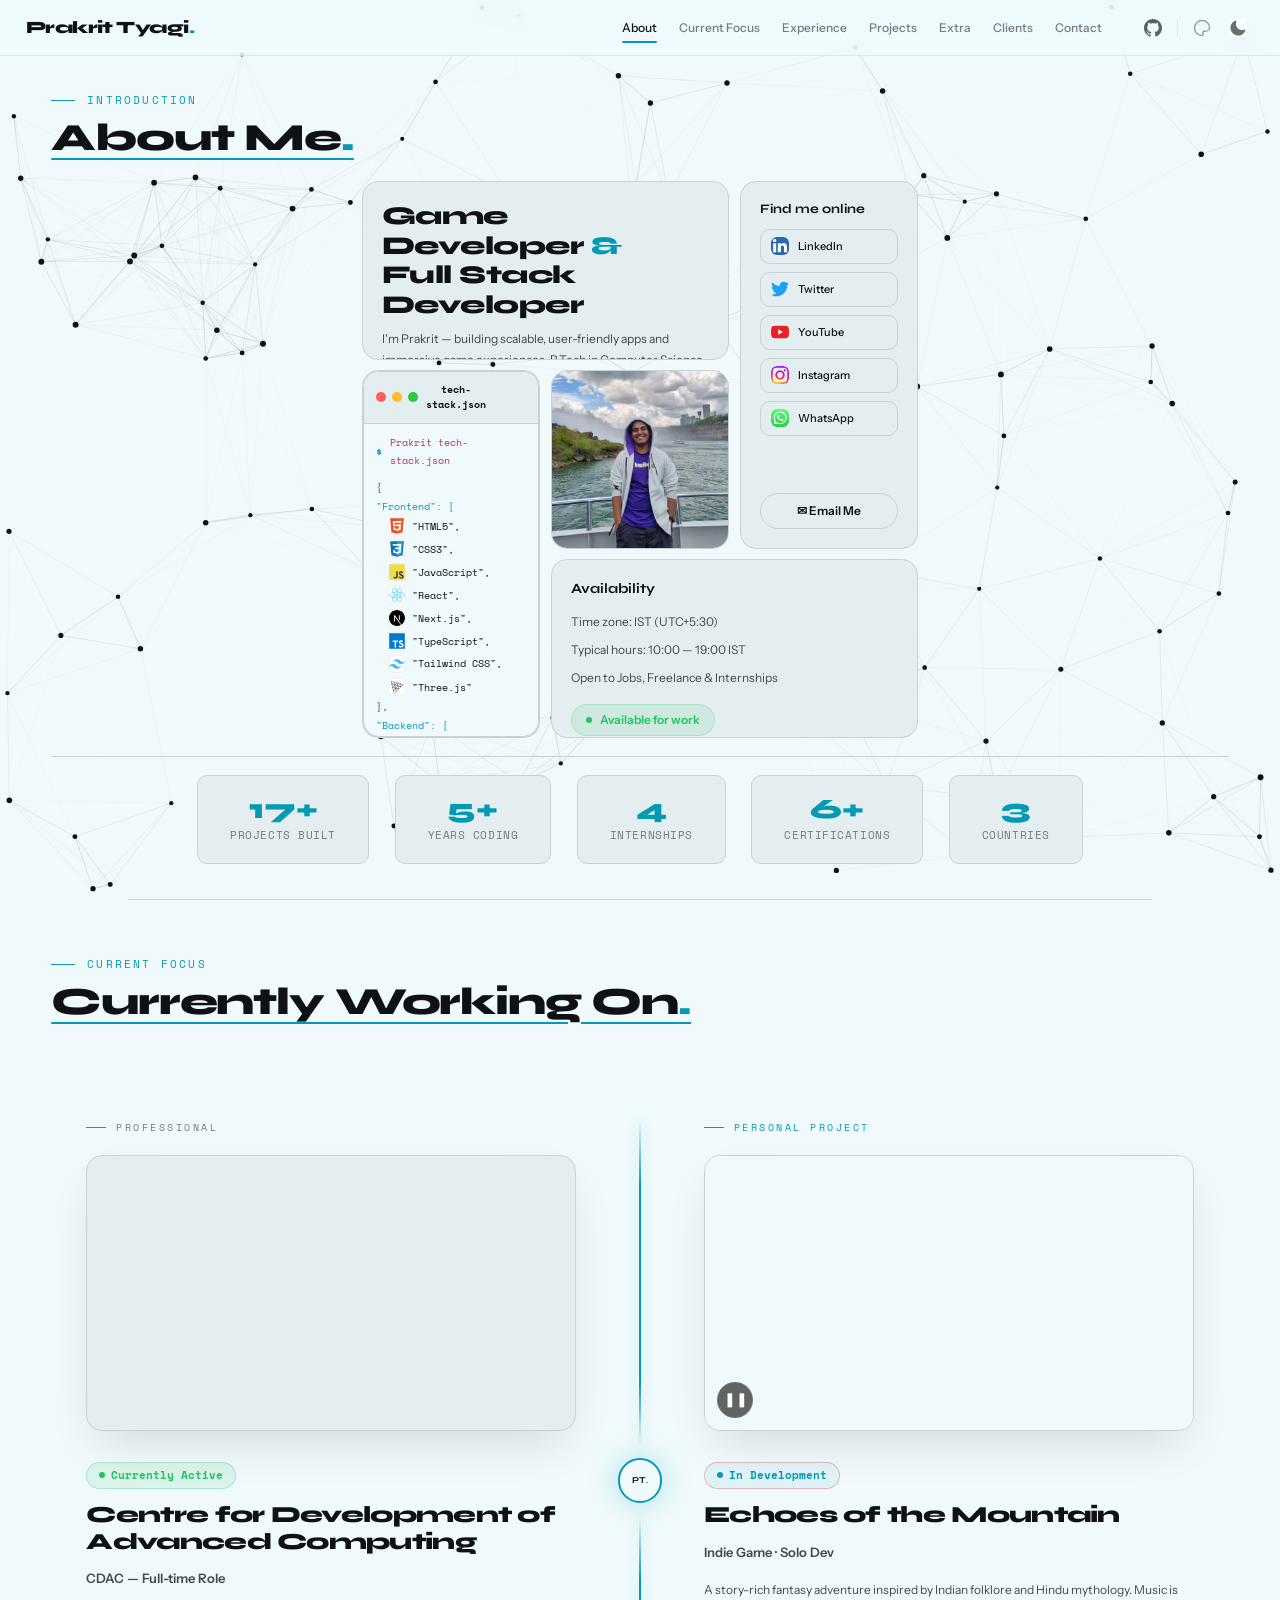
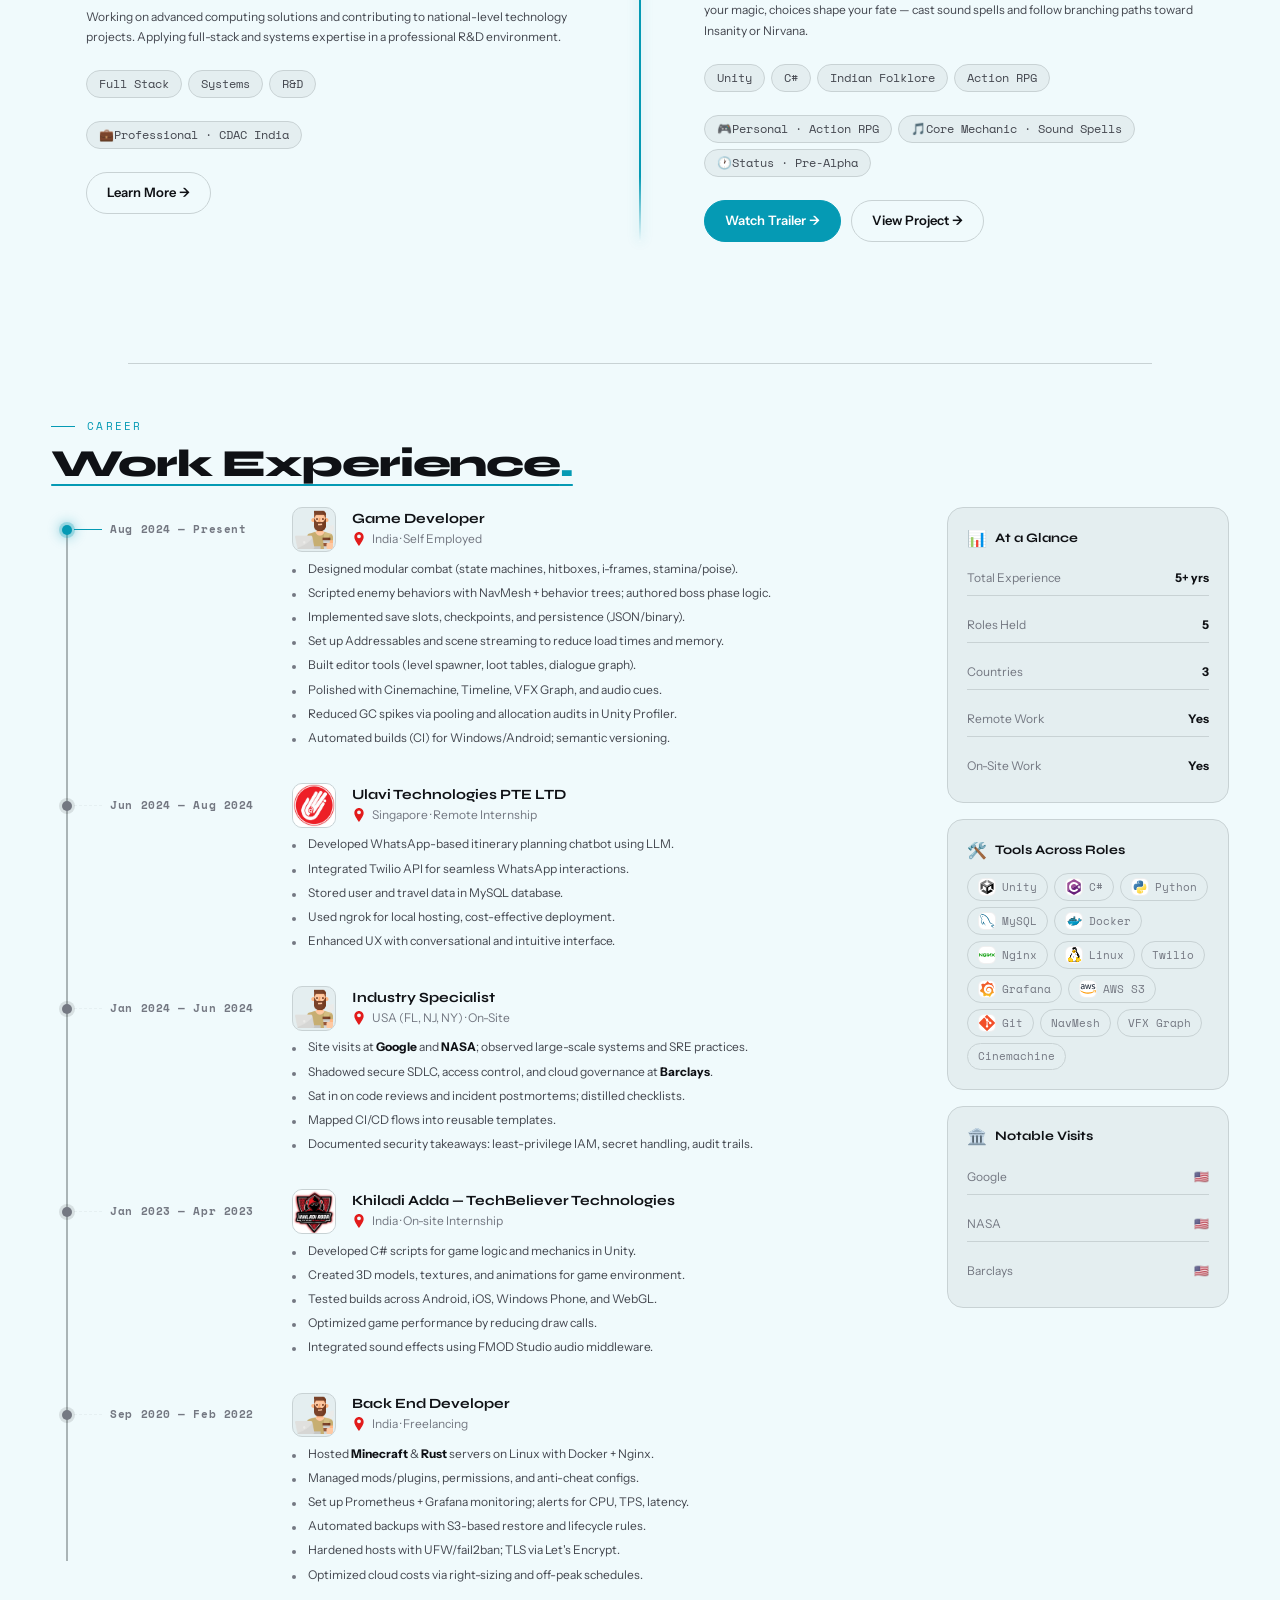
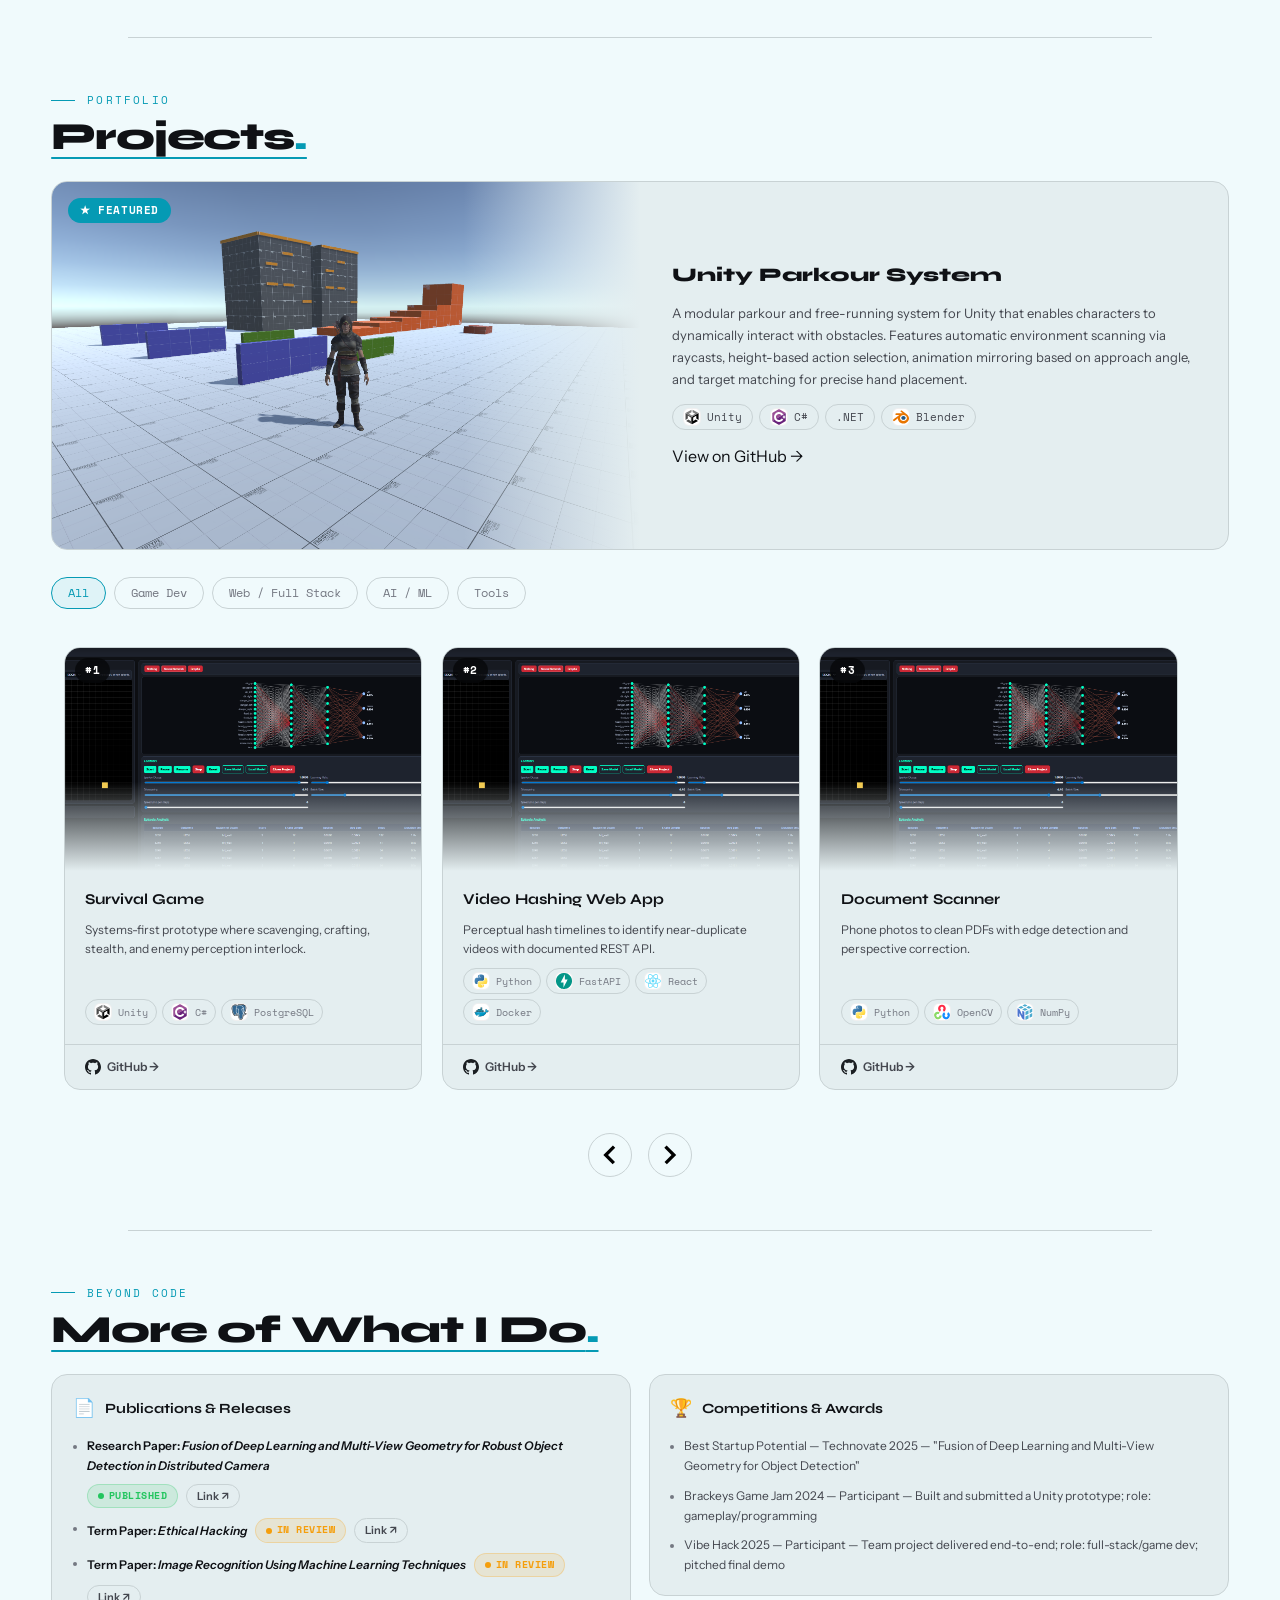
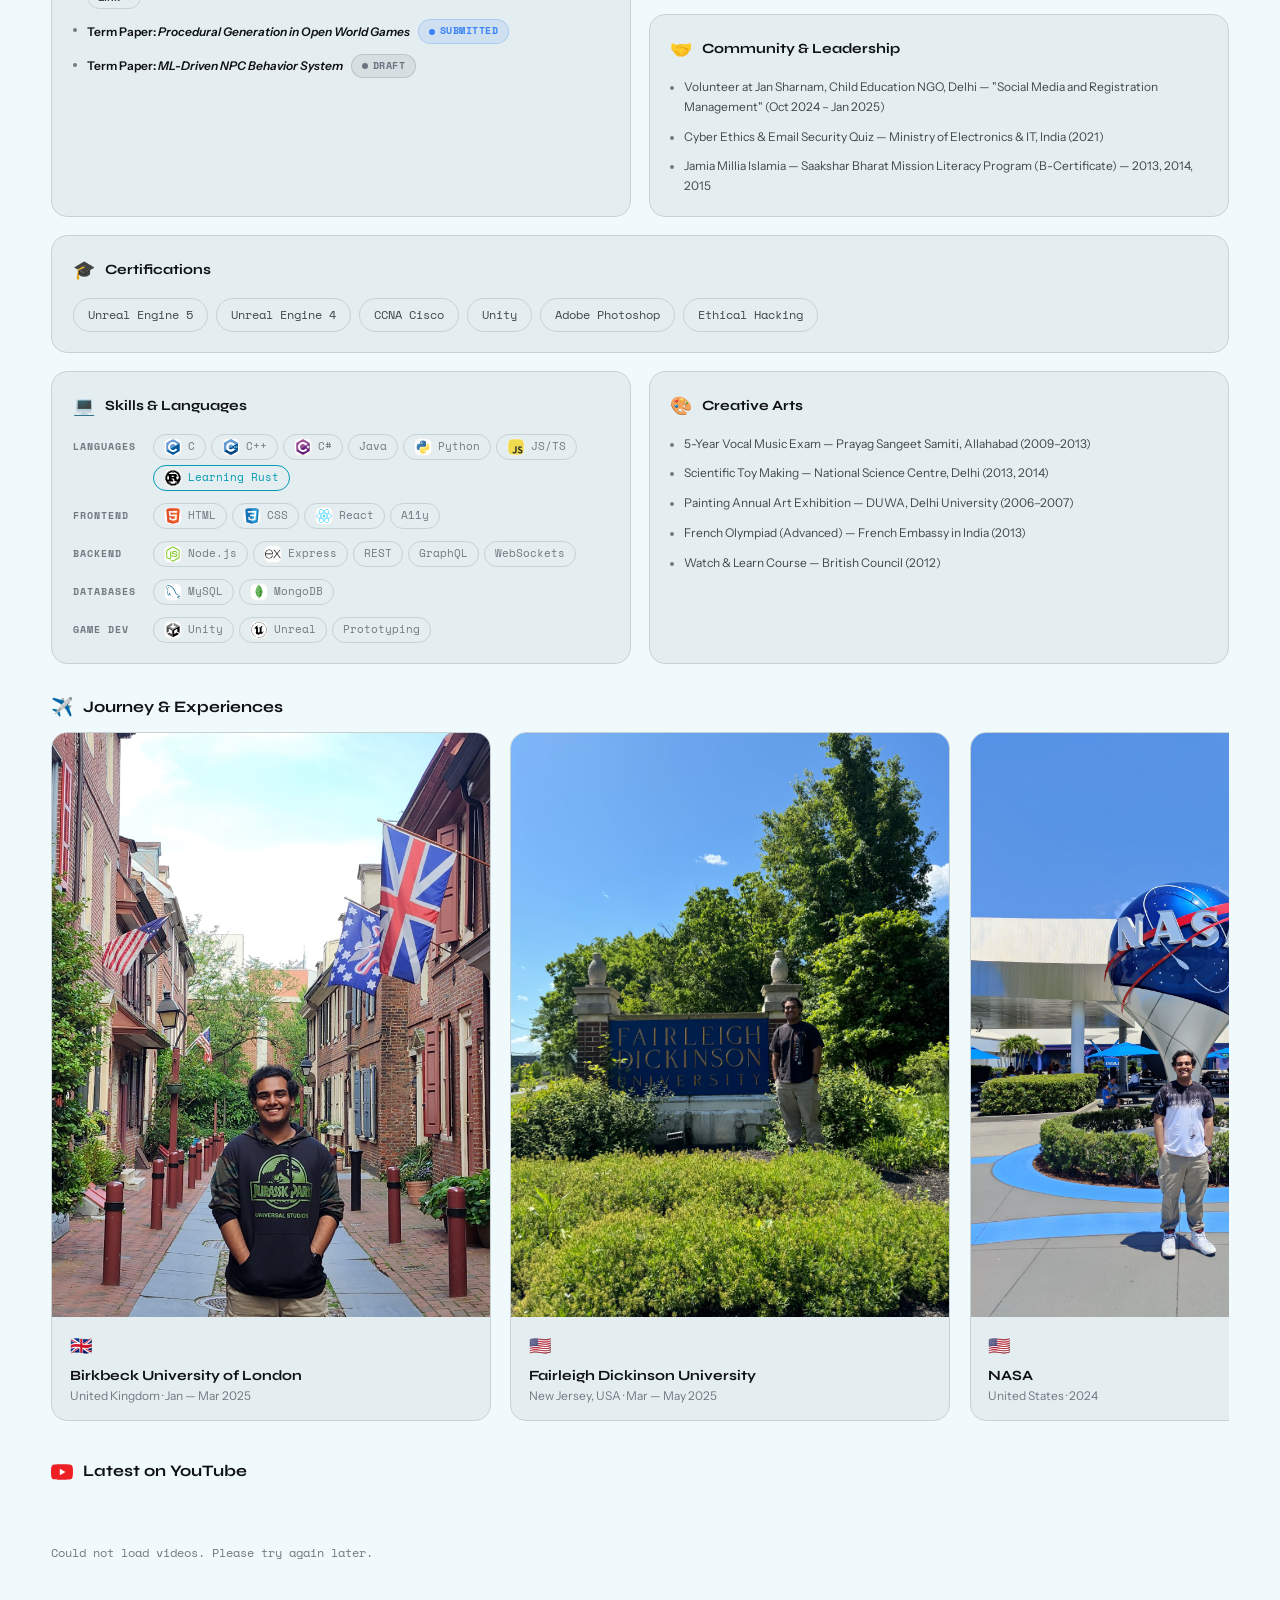
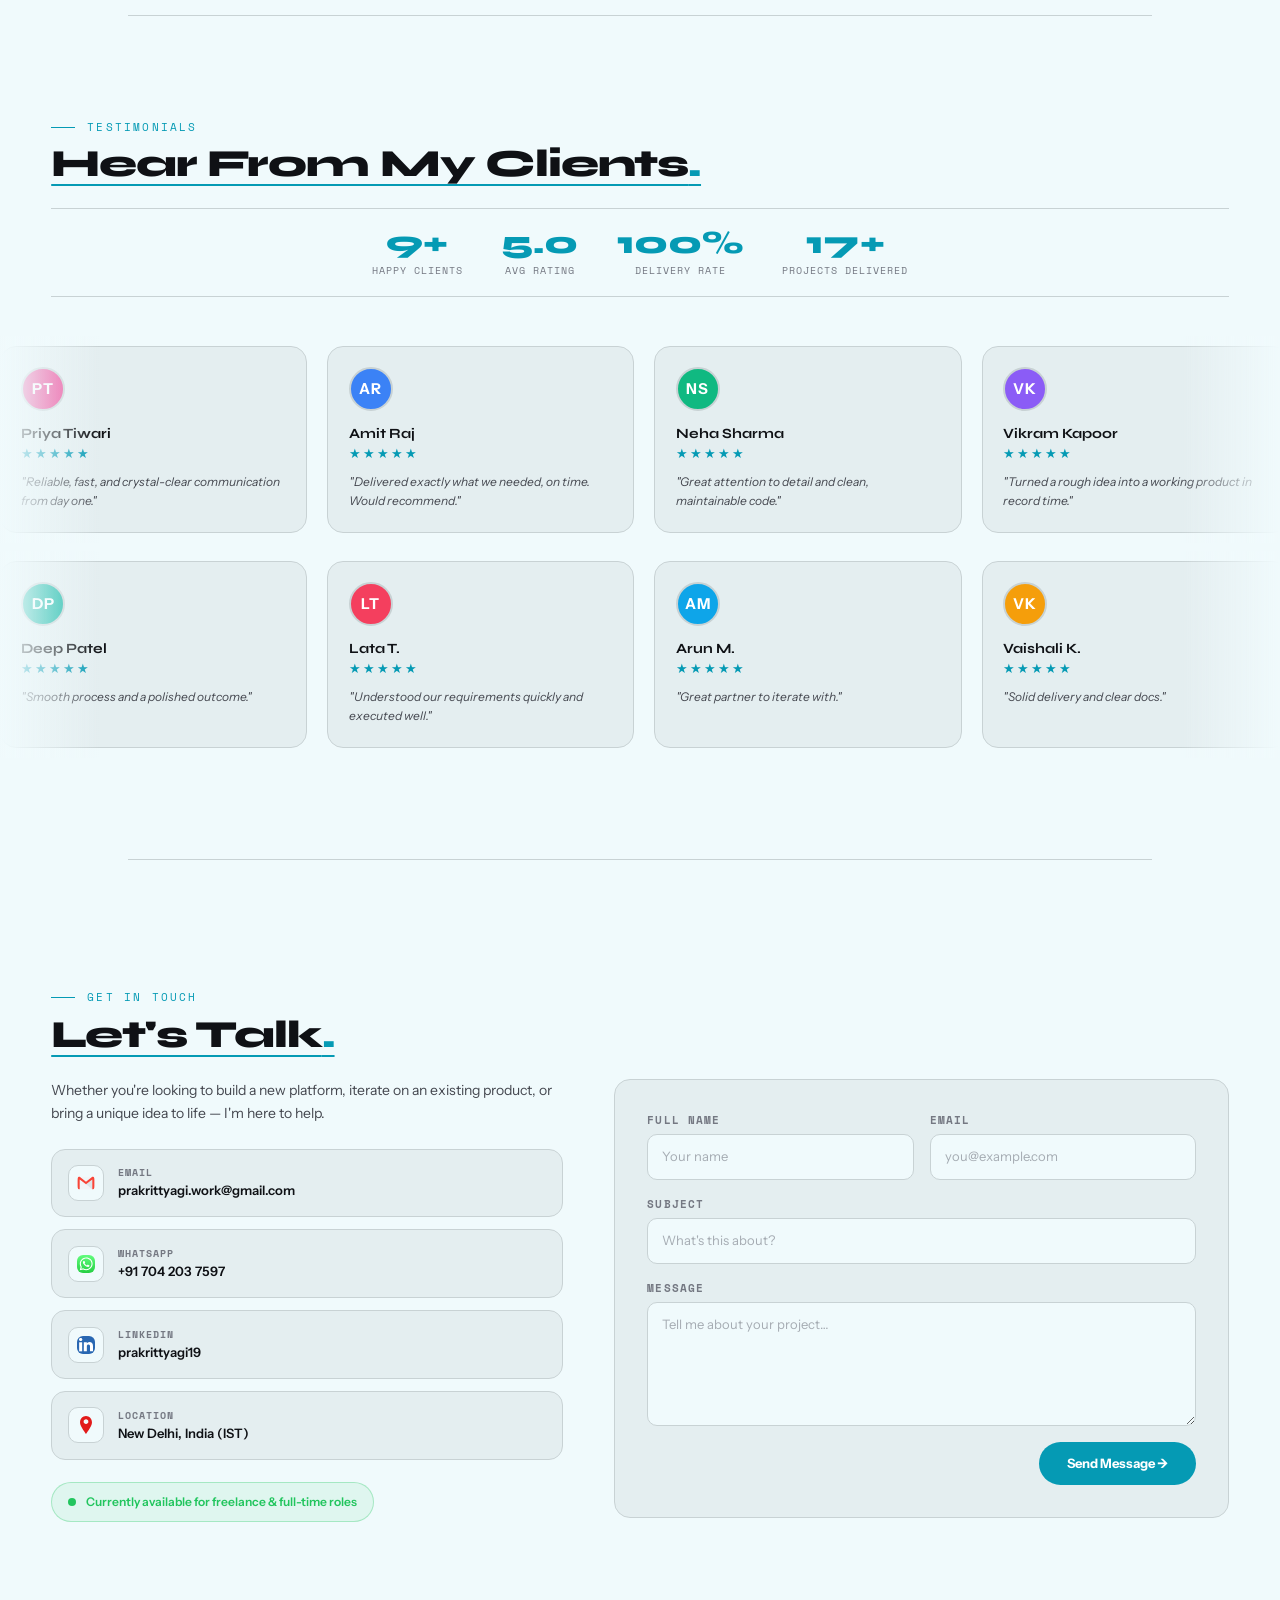
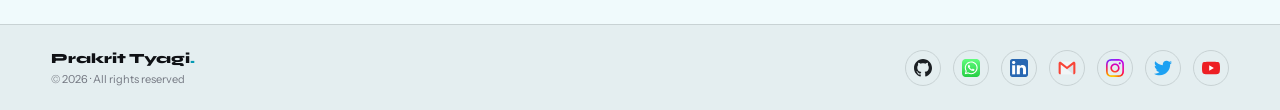
==== commit 8193a72f: "Refactor boot sequence & optimize modules Centralize and speed up the app boot: load utils.js first " ====
--- a/index.html
+++ b/index.html
@@ -19,124 +19,124 @@
   <script>
     (function () {
       // ── Palette registry ──
-var PALETTES = [
-      { id: "neon-cherry", name: "Neon Cherry" },
-      { id: "blaze-orange", name: "Blaze Orange" },
-      { id: "electric-yellow", name: "Electric Yellow" },
-      { id: "neon-green", name: "Neon Green" },
-      { id: "cyan-pulse", name: "Cyan Pulse" },
-      { id: "hot-magenta", name: "Hot Magenta" },
-      { id: "uv-purple", name: "UV Purple" },
-      { id: "deep-pink", name: "Deep Pink" },
-      { id: "mint-neon", name: "Mint Neon" },
-      { id: "lava", name: "Lava" },
-      { id: "terracotta", name: "Terracotta" },
-      { id: "saddle-brown", name: "Saddle Brown" },
-      { id: "sienna", name: "Sienna" },
-      { id: "dark-goldenrod", name: "Dark Goldenrod" },
-      { id: "warm-tan", name: "Warm Tan" },
-      { id: "walnut", name: "Walnut" },
-      { id: "chocolate", name: "Chocolate" },
-      { id: "ochre", name: "Ochre" },
-      { id: "burnt-sunset", name: "Burnt Sunset" },
-      { id: "roasted-coffee", name: "Roasted Coffee" },
-      { id: "baby-pink", name: "Baby Pink" },
-      { id: "baby-blue", name: "Baby Blue" },
-      { id: "mint-cream", name: "Mint Cream" },
-      { id: "butter", name: "Butter" },
-      { id: "lavender-mist", name: "Lavender Mist" },
-      { id: "peach-puff", name: "Peach Puff" },
-      { id: "ice-blue", name: "Ice Blue" },
-      { id: "rose-quartz", name: "Rose Quartz" },
-      { id: "pistachio", name: "Pistachio" },
-      { id: "orchid-blush", name: "Orchid Blush" },
-      { id: "royal-blue", name: "Royal Blue" },
-      { id: "dodger-blue", name: "Dodger Blue" },
-      { id: "classic-royal", name: "Classic Royal" },
-      { id: "sky-beam", name: "Sky Beam" },
-      { id: "cobalt", name: "Cobalt" },
-      { id: "periwinkle-bold", name: "Periwinkle Bold" },
-      { id: "navy-sapphire", name: "Navy Sapphire" },
-      { id: "steel-blue", name: "Steel Blue" },
-      { id: "azure", name: "Azure" },
-      { id: "bright-cobalt", name: "Bright Cobalt" },
-      { id: "emerald", name: "Emerald" },
-      { id: "forest", name: "Forest" },
-      { id: "sage", name: "Sage" },
-      { id: "lime-spark", name: "Lime Spark" },
-      { id: "material-green", name: "Material Green" },
-      { id: "deep-pine", name: "Deep Pine" },
-      { id: "chartreuse", name: "Chartreuse" },
-      { id: "teal-classic", name: "Teal Classic" },
-      { id: "aqua-green", name: "Aqua Green" },
-      { id: "olive", name: "Olive" },
-      { id: "violet", name: "Violet" },
-      { id: "amethyst", name: "Amethyst" },
-      { id: "soft-purple", name: "Soft Purple" },
-      { id: "deep-violet", name: "Deep Violet" },
-      { id: "wisteria", name: "Wisteria" },
-      { id: "grape", name: "Grape" },
-      { id: "dark-plum", name: "Dark Plum" },
-      { id: "indigo-lite", name: "Indigo Lite" },
-      { id: "fuchsia", name: "Fuchsia" },
-      { id: "magenta-dark", name: "Magenta Dark" },
-      { id: "crimson", name: "Crimson" },
-      { id: "rose-red", name: "Rose Red" },
-      { id: "soft-red", name: "Soft Red" },
-      { id: "maroon", name: "Maroon" },
-      { id: "coral-red", name: "Coral Red" },
-      { id: "salmon", name: "Salmon" },
-      { id: "brick", name: "Brick" },
-      { id: "flat-red", name: "Flat Red" },
-      { id: "vermillion", name: "Vermillion" },
-      { id: "material-red", name: "Material Red" },
-      { id: "tangerine", name: "Tangerine" },
-      { id: "soft-orange", name: "Soft Orange" },
-      { id: "burnt-orange", name: "Burnt Orange" },
-      { id: "amber", name: "Amber" },
-      { id: "dark-amber", name: "Dark Amber" },
-      { id: "dark-orange", name: "Dark Orange" },
-      { id: "marigold", name: "Marigold" },
-      { id: "deep-orange", name: "Deep Orange" },
-      { id: "honey", name: "Honey" },
-      { id: "material-orange", name: "Material Orange" },
-      { id: "silver", name: "Silver" },
-      { id: "slate-gray", name: "Slate Gray" },
-      { id: "charcoal", name: "Charcoal" },
-      { id: "cool-gray", name: "Cool Gray" },
-      { id: "warm-gray", name: "Warm Gray" },
-      { id: "graphite", name: "Graphite" },
-      { id: "light-silver", name: "Light Silver" },
-      { id: "ash", name: "Ash" },
-      { id: "cyan", name: "Cyan" },
-      { id: "dark-cyan", name: "Dark Cyan" },
-      { id: "teal", name: "Teal" },
-      { id: "light-teal", name: "Light Teal" },
-      { id: "deep-teal", name: "Deep Teal" },
-      { id: "sky-cyan", name: "Sky Cyan" },
-      { id: "pale-cyan", name: "Pale Cyan" },
-      { id: "petrol", name: "Petrol" },
-      { id: "dark-teal", name: "Dark Teal" },
-      { id: "seafoam", name: "Seafoam" },
-      { id: "classic-gold", name: "Classic Gold" },
-      { id: "antique-gold", name: "Antique Gold" },
-      { id: "pure-gold", name: "Pure Gold" },
-      { id: "muted-gold", name: "Muted Gold" },
-      { id: "goldenrod", name: "Goldenrod" },
-      { id: "old-gold", name: "Old Gold" },
-      { id: "saffron-gold", name: "Saffron Gold" },
-      { id: "bronze-gold", name: "Bronze Gold" },
-      { id: "sunflower", name: "Sunflower" },
-      { id: "brass", name: "Brass" },
-      { id: "ember-and-ash", name: "Ember & Ash" },
-      { id: "electric-indigo", name: "Electric Indigo" },
-      { id: "saffron-and-ink", name: "Saffron & Ink" },
-      { id: "midnight-teal", name: "Midnight Teal" },
-      { id: "neon-magenta", name: "Neon Magenta" },
-      { id: "arctic-steel", name: "Arctic Steel" },
-      { id: "verdant-night", name: "Verdant Night" },
-      { id: "obsidian-crimson", name: "Obsidian & Crimson" }
-    ];
+      var PALETTES = [
+        { id: "neon-cherry", name: "Neon Cherry" },
+        { id: "blaze-orange", name: "Blaze Orange" },
+        { id: "electric-yellow", name: "Electric Yellow" },
+        { id: "neon-green", name: "Neon Green" },
+        { id: "cyan-pulse", name: "Cyan Pulse" },
+        { id: "hot-magenta", name: "Hot Magenta" },
+        { id: "uv-purple", name: "UV Purple" },
+        { id: "deep-pink", name: "Deep Pink" },
+        { id: "mint-neon", name: "Mint Neon" },
+        { id: "lava", name: "Lava" },
+        { id: "terracotta", name: "Terracotta" },
+        { id: "saddle-brown", name: "Saddle Brown" },
+        { id: "sienna", name: "Sienna" },
+        { id: "dark-goldenrod", name: "Dark Goldenrod" },
+        { id: "warm-tan", name: "Warm Tan" },
+        { id: "walnut", name: "Walnut" },
+        { id: "chocolate", name: "Chocolate" },
+        { id: "ochre", name: "Ochre" },
+        { id: "burnt-sunset", name: "Burnt Sunset" },
+        { id: "roasted-coffee", name: "Roasted Coffee" },
+        { id: "baby-pink", name: "Baby Pink" },
+        { id: "baby-blue", name: "Baby Blue" },
+        { id: "mint-cream", name: "Mint Cream" },
+        { id: "butter", name: "Butter" },
+        { id: "lavender-mist", name: "Lavender Mist" },
+        { id: "peach-puff", name: "Peach Puff" },
+        { id: "ice-blue", name: "Ice Blue" },
+        { id: "rose-quartz", name: "Rose Quartz" },
+        { id: "pistachio", name: "Pistachio" },
+        { id: "orchid-blush", name: "Orchid Blush" },
+        { id: "royal-blue", name: "Royal Blue" },
+        { id: "dodger-blue", name: "Dodger Blue" },
+        { id: "classic-royal", name: "Classic Royal" },
+        { id: "sky-beam", name: "Sky Beam" },
+        { id: "cobalt", name: "Cobalt" },
+        { id: "periwinkle-bold", name: "Periwinkle Bold" },
+        { id: "navy-sapphire", name: "Navy Sapphire" },
+        { id: "steel-blue", name: "Steel Blue" },
+        { id: "azure", name: "Azure" },
+        { id: "bright-cobalt", name: "Bright Cobalt" },
+        { id: "emerald", name: "Emerald" },
+        { id: "forest", name: "Forest" },
+        { id: "sage", name: "Sage" },
+        { id: "lime-spark", name: "Lime Spark" },
+        { id: "material-green", name: "Material Green" },
+        { id: "deep-pine", name: "Deep Pine" },
+        { id: "chartreuse", name: "Chartreuse" },
+        { id: "teal-classic", name: "Teal Classic" },
+        { id: "aqua-green", name: "Aqua Green" },
+        { id: "olive", name: "Olive" },
+        { id: "violet", name: "Violet" },
+        { id: "amethyst", name: "Amethyst" },
+        { id: "soft-purple", name: "Soft Purple" },
+        { id: "deep-violet", name: "Deep Violet" },
+        { id: "wisteria", name: "Wisteria" },
+        { id: "grape", name: "Grape" },
+        { id: "dark-plum", name: "Dark Plum" },
+        { id: "indigo-lite", name: "Indigo Lite" },
+        { id: "fuchsia", name: "Fuchsia" },
+        { id: "magenta-dark", name: "Magenta Dark" },
+        { id: "crimson", name: "Crimson" },
+        { id: "rose-red", name: "Rose Red" },
+        { id: "soft-red", name: "Soft Red" },
+        { id: "maroon", name: "Maroon" },
+        { id: "coral-red", name: "Coral Red" },
+        { id: "salmon", name: "Salmon" },
+        { id: "brick", name: "Brick" },
+        { id: "flat-red", name: "Flat Red" },
+        { id: "vermillion", name: "Vermillion" },
+        { id: "material-red", name: "Material Red" },
+        { id: "tangerine", name: "Tangerine" },
+        { id: "soft-orange", name: "Soft Orange" },
+        { id: "burnt-orange", name: "Burnt Orange" },
+        { id: "amber", name: "Amber" },
+        { id: "dark-amber", name: "Dark Amber" },
+        { id: "dark-orange", name: "Dark Orange" },
+        { id: "marigold", name: "Marigold" },
+        { id: "deep-orange", name: "Deep Orange" },
+        { id: "honey", name: "Honey" },
+        { id: "material-orange", name: "Material Orange" },
+        { id: "silver", name: "Silver" },
+        { id: "slate-gray", name: "Slate Gray" },
+        { id: "charcoal", name: "Charcoal" },
+        { id: "cool-gray", name: "Cool Gray" },
+        { id: "warm-gray", name: "Warm Gray" },
+        { id: "graphite", name: "Graphite" },
+        { id: "light-silver", name: "Light Silver" },
+        { id: "ash", name: "Ash" },
+        { id: "cyan", name: "Cyan" },
+        { id: "dark-cyan", name: "Dark Cyan" },
+        { id: "teal", name: "Teal" },
+        { id: "light-teal", name: "Light Teal" },
+        { id: "deep-teal", name: "Deep Teal" },
+        { id: "sky-cyan", name: "Sky Cyan" },
+        { id: "pale-cyan", name: "Pale Cyan" },
+        { id: "petrol", name: "Petrol" },
+        { id: "dark-teal", name: "Dark Teal" },
+        { id: "seafoam", name: "Seafoam" },
+        { id: "classic-gold", name: "Classic Gold" },
+        { id: "antique-gold", name: "Antique Gold" },
+        { id: "pure-gold", name: "Pure Gold" },
+        { id: "muted-gold", name: "Muted Gold" },
+        { id: "goldenrod", name: "Goldenrod" },
+        { id: "old-gold", name: "Old Gold" },
+        { id: "saffron-gold", name: "Saffron Gold" },
+        { id: "bronze-gold", name: "Bronze Gold" },
+        { id: "sunflower", name: "Sunflower" },
+        { id: "brass", name: "Brass" },
+        { id: "ember-and-ash", name: "Ember & Ash" },
+        { id: "electric-indigo", name: "Electric Indigo" },
+        { id: "saffron-and-ink", name: "Saffron & Ink" },
+        { id: "midnight-teal", name: "Midnight Teal" },
+        { id: "neon-magenta", name: "Neon Magenta" },
+        { id: "arctic-steel", name: "Arctic Steel" },
+        { id: "verdant-night", name: "Verdant Night" },
+        { id: "obsidian-crimson", name: "Obsidian & Crimson" }
+      ];
 
       // ── Pick random palette ──
       var pick = PALETTES[Math.floor(Math.random() * PALETTES.length)];
@@ -194,6 +194,8 @@
   <!-- Preload fonts so they're ready before first paint -->
   <link rel="preconnect" href="https://fonts.googleapis.com">
   <link rel="preconnect" href="https://fonts.gstatic.com" crossorigin>
+  <link rel="preconnect" href="https://cdn.skypack.dev" crossorigin>
+  <link rel="preconnect" href="https://cdn.jsdelivr.net" crossorigin>
   <link rel="stylesheet" href="https://fonts.googleapis.com/css2?family=Instrument+Sans:wght@400;500;600;700&family=Space+Mono:wght@400;700&family=Syne:wght@400;500;600;700;800&display=swap">
 
   <link rel="stylesheet" href="css/base.css?v=5" />
@@ -209,11 +211,6 @@
 
   <!-- Preloader + scrollbar — inlined so they work before external CSS -->
   <style>
-    /* Smooth scroll */
-    html {
-      scroll-behavior: smooth !important;
-    }
-
     /* ===== Preloader ===== */
     .preloader {
       position: fixed;
@@ -363,8 +360,9 @@
         'partials/sections/contact.html'
       ];
 
-      const scripts = [
-        'js/utils.js',
+      // utils.js must load first (dependency), rest can load in parallel
+      const utilsScript = 'js/utils.js';
+      const moduleScripts = [
         'js/modules/network.js',
         'js/modules/header.js',
         'js/modules/hero.js',
@@ -377,26 +375,9 @@
         'js/modules/animations.js'
       ];
 
-      const totalSteps = 6;
-      let completed = 0;
-
-      function progress(label, pctOverride) {
-        completed++;
-        var pct = pctOverride !== undefined ? pctOverride : Math.min(100, Math.round((completed / totalSteps) * 100));
+      function progress(label, pct) {
         if (bar) bar.style.width = pct + '%';
         if (statusEl) statusEl.textContent = label;
-      }
-
-      function holdProgress(duration) {
-        return new Promise(function(resolve) {
-          setTimeout(resolve, duration || 1000);
-        });
-      }
-
-      async function loadPartial(path, target) {
-        const res = await fetch(path);
-        if (!res.ok) throw new Error('Failed to fetch ' + path);
-        target.insertAdjacentHTML('beforeend', await res.text());
       }
 
       function loadScript(src) {
@@ -412,54 +393,12 @@
 
       function waitForFonts() {
         if (document.fonts && document.fonts.ready) {
-          return document.fonts.ready;
+          return Promise.race([
+            document.fonts.ready,
+            new Promise(function (r) { setTimeout(r, 3000); })
+          ]);
         }
         return new Promise(function (r) { setTimeout(r, 600); });
-      }
-
-      function waitForImages() {
-        var images = app.querySelectorAll('img[src]');
-        if (!images.length) return Promise.resolve();
-        var promises = [];
-        images.forEach(function (img) {
-          var src = img.getAttribute('src');
-          if (!src || !src.startsWith('assets/')) return;
-          if (img.complete && img.naturalWidth > 0) return;
-          var loadImg = new Image();
-          promises.push(new Promise(function (resolve) {
-            loadImg.onload = resolve;
-            loadImg.onerror = resolve;
-            loadImg.src = src;
-          }));
-        });
-        if (!promises.length) return Promise.resolve();
-        return Promise.race([
-          Promise.all(promises),
-          new Promise(function (r) { setTimeout(r, 10000); })
-        ]);
-      }
-
-      function waitForVideos() {
-        var videoEls = app.querySelectorAll('video');
-        if (!videoEls.length) return Promise.resolve();
-        var promises = [];
-        videoEls.forEach(function (video) {
-          var src = video.getAttribute('src') || (video.querySelector('source') && video.querySelector('source').getAttribute('src'));
-          if (!src || !src.startsWith('assets/')) return;
-          if (video.readyState >= 2) return;
-          video.preload = 'auto';
-          if (video.readyState === 0) video.load();
-          promises.push(new Promise(function (resolve) {
-            video.addEventListener('canplay', resolve, { once: true });
-            video.addEventListener('error', resolve, { once: true });
-            video.play().catch(function() {});
-          }));
-        });
-        if (!promises.length) return Promise.resolve();
-        return Promise.race([
-          Promise.all(promises),
-          new Promise(function (r) { setTimeout(r, 10000); })
-        ]);
       }
 
       try {
@@ -473,44 +412,22 @@
         partialContents.forEach(function(html) {
           app.insertAdjacentHTML('beforeend', html);
         });
-        await holdProgress(250);
-
-        progress('Loading CSS…', 33);
-
-        progress('Loading JavaScript…', 50);
-        for (var j = 0; j < scripts.length; j++) {
-          await loadScript(scripts[j]);
-        }
-        await holdProgress(250);
-
-        progress('Loading assets (animations)…', 66);
+
+        progress('Loading JavaScript…', 40);
+        // Load utils first (dependency), then all modules in parallel
+        await loadScript(utilsScript);
+        await Promise.all(moduleScripts.map(loadScript));
+
+        progress('Preparing layout…', 70);
         await waitForFonts();
         await new Promise(function (resolve) {
           requestAnimationFrame(function () {
             requestAnimationFrame(resolve);
           });
         });
-        await holdProgress(250);
-
-        progress('Loading assets (videos)…', 83);
-        await waitForVideos();
-        await holdProgress(250);
-
-        progress('Loading assets (images)…', 100);
-        await waitForImages();
-        await holdProgress(250);
-
-        window.Portfolio = {
-          utils: window.utils,
-          header: window.headerModule,
-          theme: window.themeModule,
-          hero: window.heroModule,
-          about: window.aboutModule,
-          projects: window.projectsModule,
-          reviews: window.reviewsModule,
-          experience: window.experienceModule,
-          contact: window.contactModule
-        };
+
+        // Let images and video load lazily — don't block the preloader
+        progress('Finalizing…', 90);
 
         if (window.themeModule && window.themeModule.init) {
           window.themeModule.init();
--- a/css/base.css
+++ b/css/base.css
@@ -5,7 +5,8 @@
 /* Google Fonts - Syne (display), Instrument Sans (body), Space Mono (mono) */
 /* Google Fonts loaded via <link> in index.html for non-blocking render */
 
-* { box-sizing: border-box; }
+html { box-sizing: border-box; }
+*, *::before, *::after { box-sizing: inherit; }
 
 /* =========================================================
    NETWORK BACKGROUND CANVAS
@@ -28,8 +29,14 @@
   z-index: 1;
 }
 
-/* Global scrollbar — red accent everywhere */
-* {
+/* Global scrollbar — applied only to scrollable elements */
+html,
+body,
+.proj-track,
+.yt-strip,
+.marquee-row,
+.extra-journey-strip,
+.about-tech {
   scrollbar-width: thin;
   scrollbar-color: var(--accent) transparent;
 }
@@ -73,7 +80,6 @@
 
 html {
   min-height: 100%;
-  scroll-behavior: smooth;
 }
 
 body {
--- a/css/sections/about.css
+++ b/css/sections/about.css
@@ -1,5 +1,5 @@
 /* =========================================================
-   ABOUT Ã¢â‚¬â€ Bento Grid + Terminal + Stats Row
+   ABOUT - Bento Grid + Terminal + Stats Row
    ========================================================= */
 
 /* ---------- Section shell ---------- */
@@ -14,7 +14,7 @@
 
 /* Section heading styles live in base.css - no need to duplicate */
 
-/* ---------- Bento grid (3Ãƒâ€”3) ---------- */
+/* ---------- Bento grid (3x3) ---------- */
 .about-grid {
   --about-cell: clamp(200px, 20vw, 320px);
   --about-gap: clamp(8px, 0.8vw, 14px);
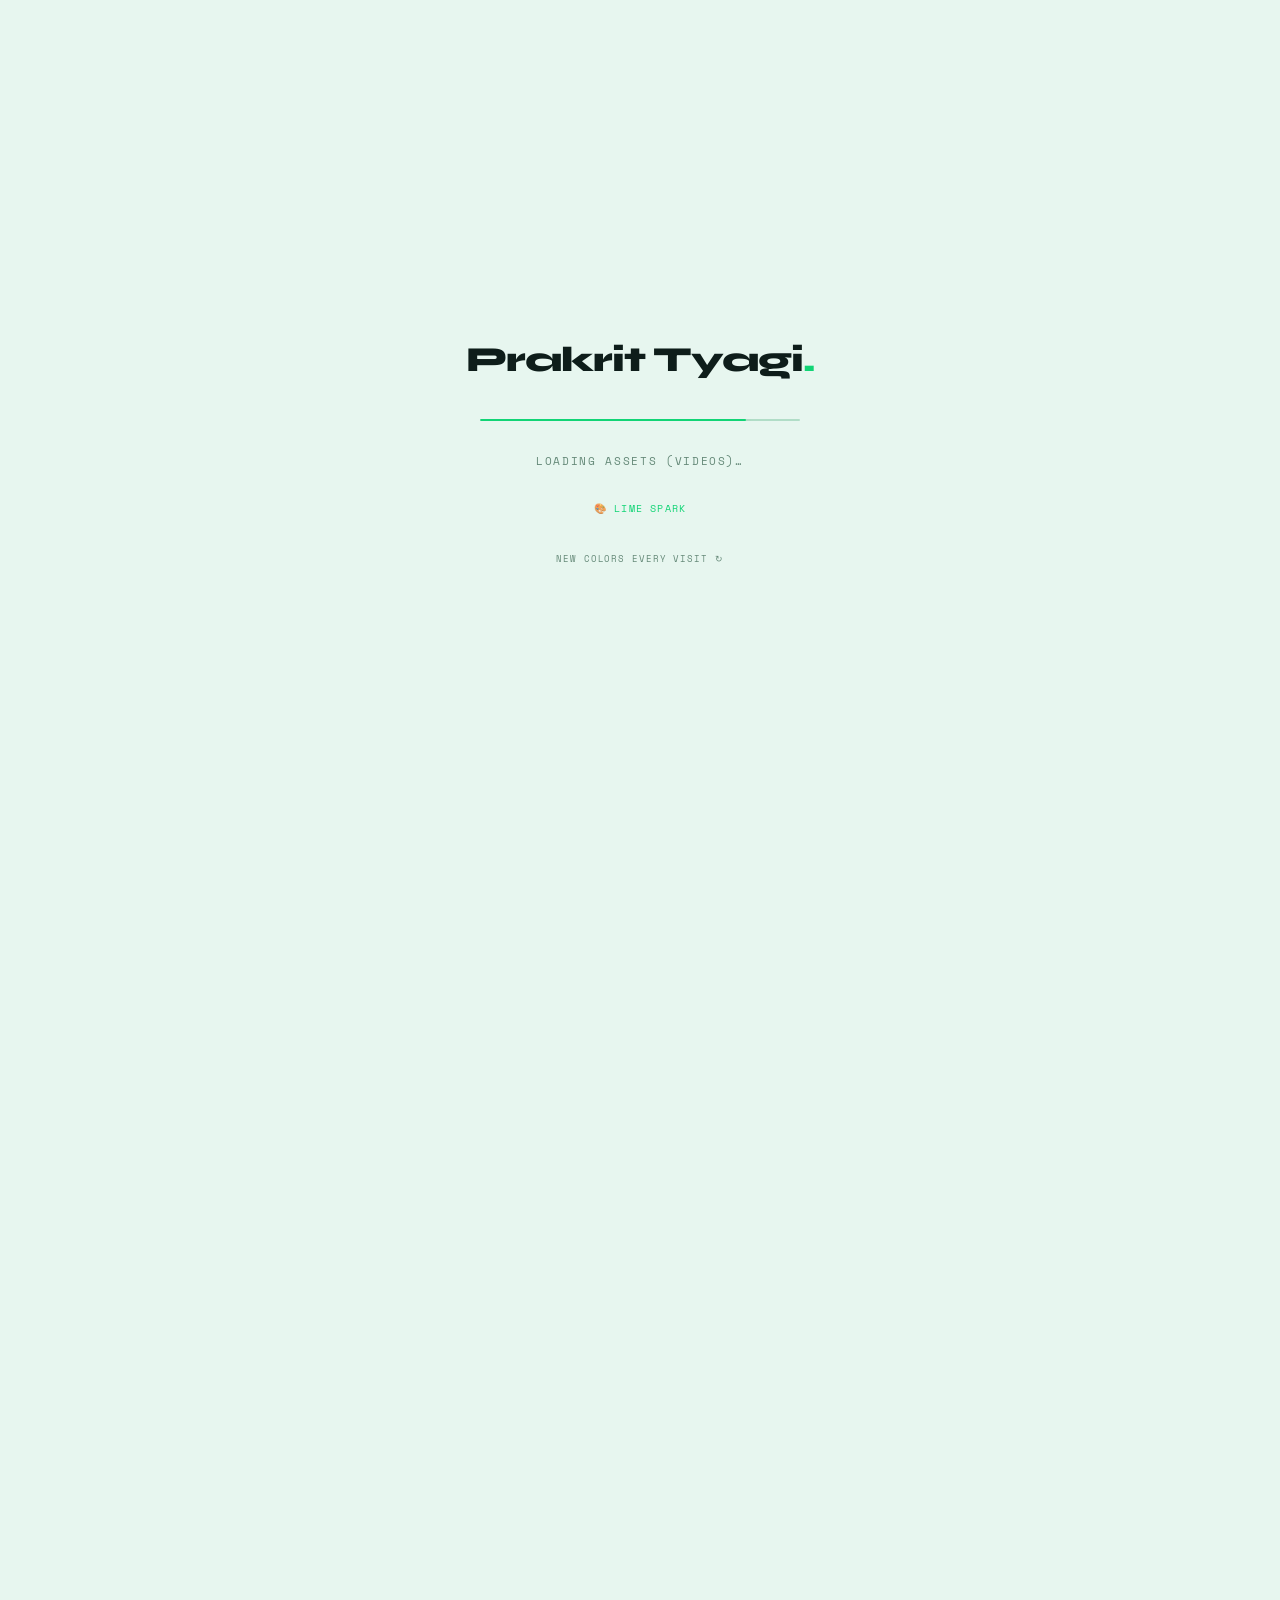
==== commit 521fa600: "Update themes and add project images Refine color tokens across numerous theme CSS files (light/dark" ====
--- a/index.html
+++ b/index.html
@@ -194,8 +194,6 @@
   <!-- Preload fonts so they're ready before first paint -->
   <link rel="preconnect" href="https://fonts.googleapis.com">
   <link rel="preconnect" href="https://fonts.gstatic.com" crossorigin>
-  <link rel="preconnect" href="https://cdn.skypack.dev" crossorigin>
-  <link rel="preconnect" href="https://cdn.jsdelivr.net" crossorigin>
   <link rel="stylesheet" href="https://fonts.googleapis.com/css2?family=Instrument+Sans:wght@400;500;600;700&family=Space+Mono:wght@400;700&family=Syne:wght@400;500;600;700;800&display=swap">
 
   <link rel="stylesheet" href="css/base.css?v=5" />
@@ -211,6 +209,11 @@
 
   <!-- Preloader + scrollbar — inlined so they work before external CSS -->
   <style>
+    /* Smooth scroll */
+    html {
+      scroll-behavior: smooth !important;
+    }
+
     /* ===== Preloader ===== */
     .preloader {
       position: fixed;
@@ -289,6 +292,17 @@
       color: var(--accent, #ff0000);
     }
 
+    .preloader__hint {
+      font-family: 'Space Mono', monospace;
+      font-size: 9px;
+      letter-spacing: 0.1em;
+      text-transform: uppercase;
+      color: var(--text-muted, #666666);
+      opacity: 0;
+      animation: preloaderFadeUp 0.4s ease 0.8s forwards;
+      margin-top: 4px;
+    }
+
     @keyframes preloaderFadeUp {
       to { opacity: 1; transform: translateY(0); }
     }
@@ -324,6 +338,9 @@
     <div class="preloader__status" id="preloader-status">Loading…</div>
     <div class="preloader__palette" id="preloader-palette">
       &#x1f3a8; <span class="palette-accent" id="preloader-palette-name"></span>
+    </div>
+    <div class="preloader__hint" id="preloader-hint">
+      New colors every visit &#x21bb;
     </div>
   </div>
 
@@ -360,9 +377,8 @@
         'partials/sections/contact.html'
       ];
 
-      // utils.js must load first (dependency), rest can load in parallel
-      const utilsScript = 'js/utils.js';
-      const moduleScripts = [
+      const scripts = [
+        'js/utils.js',
         'js/modules/network.js',
         'js/modules/header.js',
         'js/modules/hero.js',
@@ -375,9 +391,26 @@
         'js/modules/animations.js'
       ];
 
-      function progress(label, pct) {
+      const totalSteps = 6;
+      let completed = 0;
+
+      function progress(label, pctOverride) {
+        completed++;
+        var pct = pctOverride !== undefined ? pctOverride : Math.min(100, Math.round((completed / totalSteps) * 100));
         if (bar) bar.style.width = pct + '%';
         if (statusEl) statusEl.textContent = label;
+      }
+
+      function holdProgress(duration) {
+        return new Promise(function(resolve) {
+          setTimeout(resolve, duration || 1000);
+        });
+      }
+
+      async function loadPartial(path, target) {
+        const res = await fetch(path);
+        if (!res.ok) throw new Error('Failed to fetch ' + path);
+        target.insertAdjacentHTML('beforeend', await res.text());
       }
 
       function loadScript(src) {
@@ -393,12 +426,54 @@
 
       function waitForFonts() {
         if (document.fonts && document.fonts.ready) {
-          return Promise.race([
-            document.fonts.ready,
-            new Promise(function (r) { setTimeout(r, 3000); })
-          ]);
+          return document.fonts.ready;
         }
         return new Promise(function (r) { setTimeout(r, 600); });
+      }
+
+      function waitForImages() {
+        var images = app.querySelectorAll('img[src]');
+        if (!images.length) return Promise.resolve();
+        var promises = [];
+        images.forEach(function (img) {
+          var src = img.getAttribute('src');
+          if (!src || !src.startsWith('assets/')) return;
+          if (img.complete && img.naturalWidth > 0) return;
+          var loadImg = new Image();
+          promises.push(new Promise(function (resolve) {
+            loadImg.onload = resolve;
+            loadImg.onerror = resolve;
+            loadImg.src = src;
+          }));
+        });
+        if (!promises.length) return Promise.resolve();
+        return Promise.race([
+          Promise.all(promises),
+          new Promise(function (r) { setTimeout(r, 10000); })
+        ]);
+      }
+
+      function waitForVideos() {
+        var videoEls = app.querySelectorAll('video');
+        if (!videoEls.length) return Promise.resolve();
+        var promises = [];
+        videoEls.forEach(function (video) {
+          var src = video.getAttribute('src') || (video.querySelector('source') && video.querySelector('source').getAttribute('src'));
+          if (!src || !src.startsWith('assets/')) return;
+          if (video.readyState >= 2) return;
+          video.preload = 'auto';
+          if (video.readyState === 0) video.load();
+          promises.push(new Promise(function (resolve) {
+            video.addEventListener('canplay', resolve, { once: true });
+            video.addEventListener('error', resolve, { once: true });
+            video.play().catch(function() {});
+          }));
+        });
+        if (!promises.length) return Promise.resolve();
+        return Promise.race([
+          Promise.all(promises),
+          new Promise(function (r) { setTimeout(r, 10000); })
+        ]);
       }
 
       try {
@@ -412,22 +487,44 @@
         partialContents.forEach(function(html) {
           app.insertAdjacentHTML('beforeend', html);
         });
-
-        progress('Loading JavaScript…', 40);
-        // Load utils first (dependency), then all modules in parallel
-        await loadScript(utilsScript);
-        await Promise.all(moduleScripts.map(loadScript));
-
-        progress('Preparing layout…', 70);
+        await holdProgress(250);
+
+        progress('Loading CSS…', 33);
+
+        progress('Loading JavaScript…', 50);
+        for (var j = 0; j < scripts.length; j++) {
+          await loadScript(scripts[j]);
+        }
+        await holdProgress(250);
+
+        progress('Loading assets (animations)…', 66);
         await waitForFonts();
         await new Promise(function (resolve) {
           requestAnimationFrame(function () {
             requestAnimationFrame(resolve);
           });
         });
-
-        // Let images and video load lazily — don't block the preloader
-        progress('Finalizing…', 90);
+        await holdProgress(250);
+
+        progress('Loading assets (videos)…', 83);
+        await waitForVideos();
+        await holdProgress(250);
+
+        progress('Loading assets (images)…', 100);
+        await waitForImages();
+        await holdProgress(250);
+
+        window.Portfolio = {
+          utils: window.utils,
+          header: window.headerModule,
+          theme: window.themeModule,
+          hero: window.heroModule,
+          about: window.aboutModule,
+          projects: window.projectsModule,
+          reviews: window.reviewsModule,
+          experience: window.experienceModule,
+          contact: window.contactModule
+        };
 
         if (window.themeModule && window.themeModule.init) {
           window.themeModule.init();
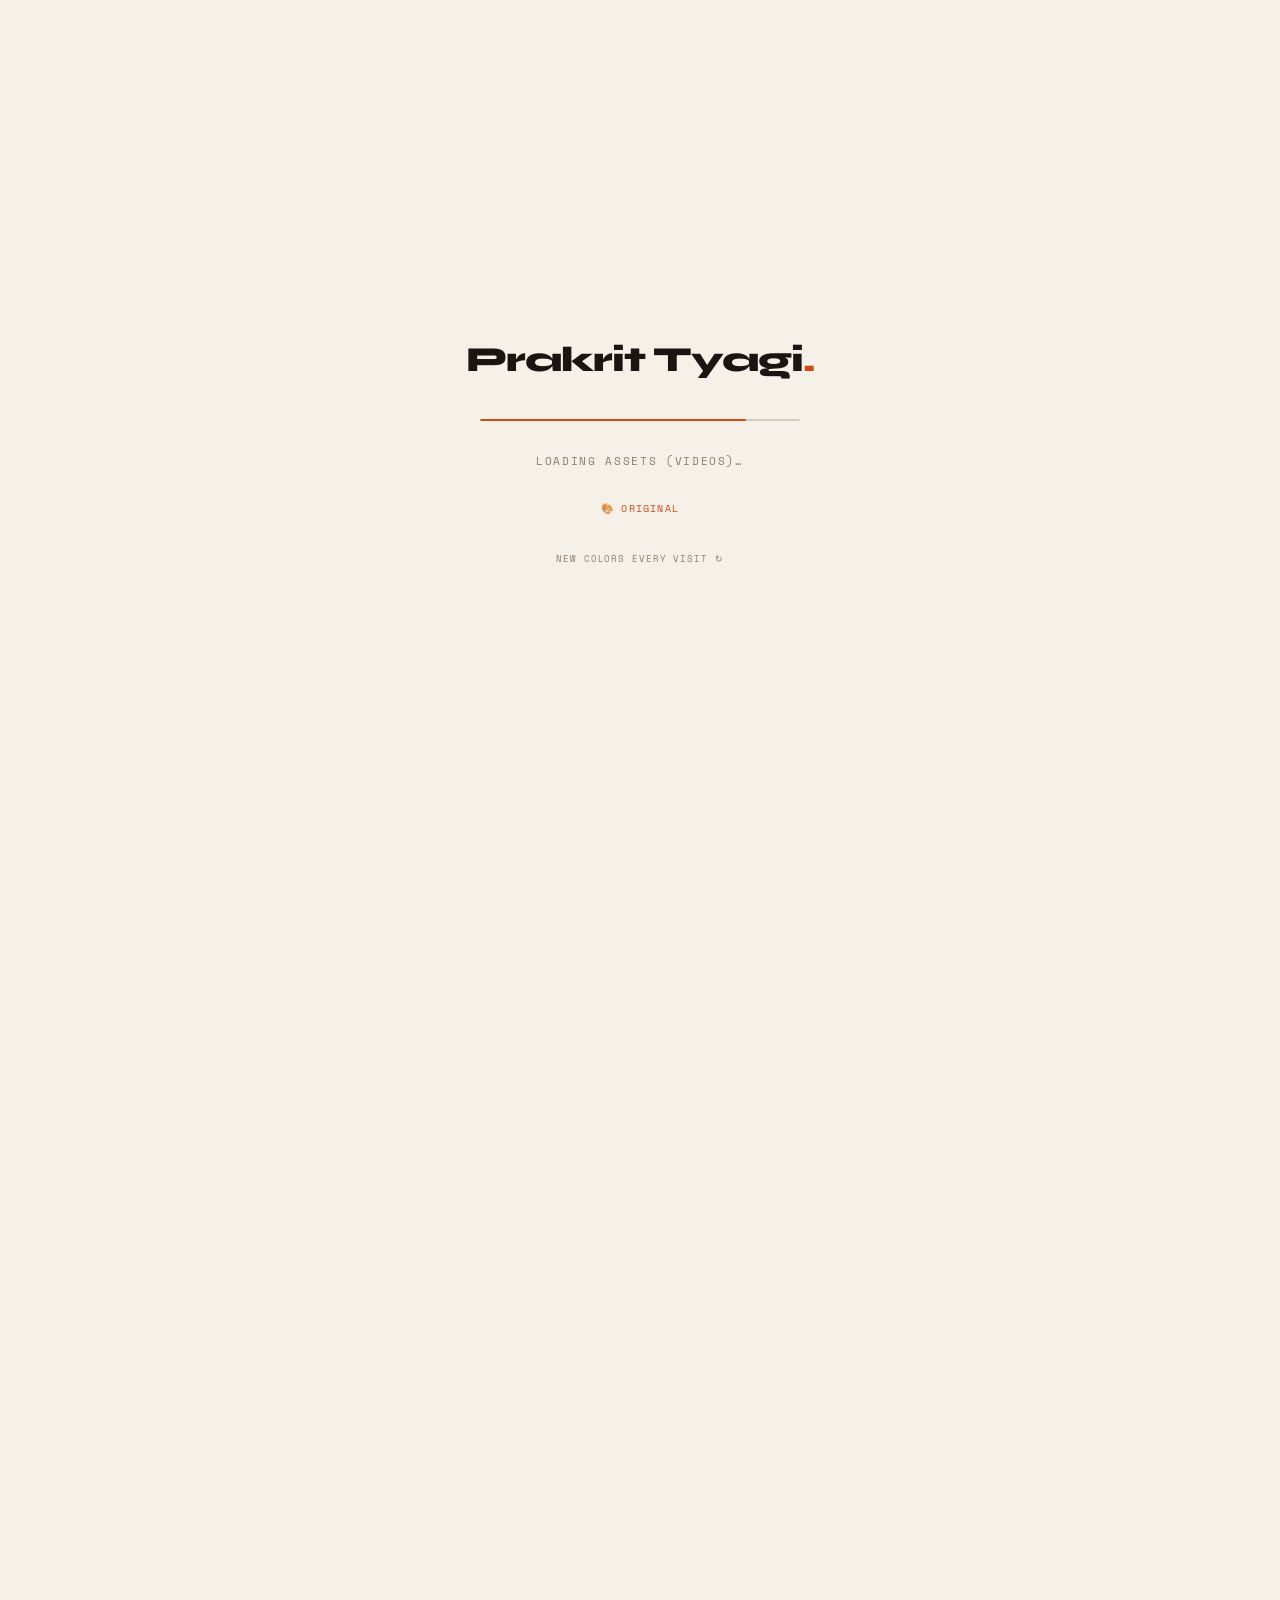
==== commit 47a64d8b: "Rewrite README and consolidate themes Major docs rewrite and theme cleanup: README.md was extensivel" ====
--- a/index.html
+++ b/index.html
@@ -20,122 +20,7 @@
     (function () {
       // ── Palette registry ──
       var PALETTES = [
-        { id: "neon-cherry", name: "Neon Cherry" },
-        { id: "blaze-orange", name: "Blaze Orange" },
-        { id: "electric-yellow", name: "Electric Yellow" },
-        { id: "neon-green", name: "Neon Green" },
-        { id: "cyan-pulse", name: "Cyan Pulse" },
-        { id: "hot-magenta", name: "Hot Magenta" },
-        { id: "uv-purple", name: "UV Purple" },
-        { id: "deep-pink", name: "Deep Pink" },
-        { id: "mint-neon", name: "Mint Neon" },
-        { id: "lava", name: "Lava" },
-        { id: "terracotta", name: "Terracotta" },
-        { id: "saddle-brown", name: "Saddle Brown" },
-        { id: "sienna", name: "Sienna" },
-        { id: "dark-goldenrod", name: "Dark Goldenrod" },
-        { id: "warm-tan", name: "Warm Tan" },
-        { id: "walnut", name: "Walnut" },
-        { id: "chocolate", name: "Chocolate" },
-        { id: "ochre", name: "Ochre" },
-        { id: "burnt-sunset", name: "Burnt Sunset" },
-        { id: "roasted-coffee", name: "Roasted Coffee" },
-        { id: "baby-pink", name: "Baby Pink" },
-        { id: "baby-blue", name: "Baby Blue" },
-        { id: "mint-cream", name: "Mint Cream" },
-        { id: "butter", name: "Butter" },
-        { id: "lavender-mist", name: "Lavender Mist" },
-        { id: "peach-puff", name: "Peach Puff" },
-        { id: "ice-blue", name: "Ice Blue" },
-        { id: "rose-quartz", name: "Rose Quartz" },
-        { id: "pistachio", name: "Pistachio" },
-        { id: "orchid-blush", name: "Orchid Blush" },
-        { id: "royal-blue", name: "Royal Blue" },
-        { id: "dodger-blue", name: "Dodger Blue" },
-        { id: "classic-royal", name: "Classic Royal" },
-        { id: "sky-beam", name: "Sky Beam" },
-        { id: "cobalt", name: "Cobalt" },
-        { id: "periwinkle-bold", name: "Periwinkle Bold" },
-        { id: "navy-sapphire", name: "Navy Sapphire" },
-        { id: "steel-blue", name: "Steel Blue" },
-        { id: "azure", name: "Azure" },
-        { id: "bright-cobalt", name: "Bright Cobalt" },
-        { id: "emerald", name: "Emerald" },
-        { id: "forest", name: "Forest" },
-        { id: "sage", name: "Sage" },
-        { id: "lime-spark", name: "Lime Spark" },
-        { id: "material-green", name: "Material Green" },
-        { id: "deep-pine", name: "Deep Pine" },
-        { id: "chartreuse", name: "Chartreuse" },
-        { id: "teal-classic", name: "Teal Classic" },
-        { id: "aqua-green", name: "Aqua Green" },
-        { id: "olive", name: "Olive" },
-        { id: "violet", name: "Violet" },
-        { id: "amethyst", name: "Amethyst" },
-        { id: "soft-purple", name: "Soft Purple" },
-        { id: "deep-violet", name: "Deep Violet" },
-        { id: "wisteria", name: "Wisteria" },
-        { id: "grape", name: "Grape" },
-        { id: "dark-plum", name: "Dark Plum" },
-        { id: "indigo-lite", name: "Indigo Lite" },
-        { id: "fuchsia", name: "Fuchsia" },
-        { id: "magenta-dark", name: "Magenta Dark" },
-        { id: "crimson", name: "Crimson" },
-        { id: "rose-red", name: "Rose Red" },
-        { id: "soft-red", name: "Soft Red" },
-        { id: "maroon", name: "Maroon" },
-        { id: "coral-red", name: "Coral Red" },
-        { id: "salmon", name: "Salmon" },
-        { id: "brick", name: "Brick" },
-        { id: "flat-red", name: "Flat Red" },
-        { id: "vermillion", name: "Vermillion" },
-        { id: "material-red", name: "Material Red" },
-        { id: "tangerine", name: "Tangerine" },
-        { id: "soft-orange", name: "Soft Orange" },
-        { id: "burnt-orange", name: "Burnt Orange" },
-        { id: "amber", name: "Amber" },
-        { id: "dark-amber", name: "Dark Amber" },
-        { id: "dark-orange", name: "Dark Orange" },
-        { id: "marigold", name: "Marigold" },
-        { id: "deep-orange", name: "Deep Orange" },
-        { id: "honey", name: "Honey" },
-        { id: "material-orange", name: "Material Orange" },
-        { id: "silver", name: "Silver" },
-        { id: "slate-gray", name: "Slate Gray" },
-        { id: "charcoal", name: "Charcoal" },
-        { id: "cool-gray", name: "Cool Gray" },
-        { id: "warm-gray", name: "Warm Gray" },
-        { id: "graphite", name: "Graphite" },
-        { id: "light-silver", name: "Light Silver" },
-        { id: "ash", name: "Ash" },
-        { id: "cyan", name: "Cyan" },
-        { id: "dark-cyan", name: "Dark Cyan" },
-        { id: "teal", name: "Teal" },
-        { id: "light-teal", name: "Light Teal" },
-        { id: "deep-teal", name: "Deep Teal" },
-        { id: "sky-cyan", name: "Sky Cyan" },
-        { id: "pale-cyan", name: "Pale Cyan" },
-        { id: "petrol", name: "Petrol" },
-        { id: "dark-teal", name: "Dark Teal" },
-        { id: "seafoam", name: "Seafoam" },
-        { id: "classic-gold", name: "Classic Gold" },
-        { id: "antique-gold", name: "Antique Gold" },
-        { id: "pure-gold", name: "Pure Gold" },
-        { id: "muted-gold", name: "Muted Gold" },
-        { id: "goldenrod", name: "Goldenrod" },
-        { id: "old-gold", name: "Old Gold" },
-        { id: "saffron-gold", name: "Saffron Gold" },
-        { id: "bronze-gold", name: "Bronze Gold" },
-        { id: "sunflower", name: "Sunflower" },
-        { id: "brass", name: "Brass" },
-        { id: "ember-and-ash", name: "Ember & Ash" },
-        { id: "electric-indigo", name: "Electric Indigo" },
-        { id: "saffron-and-ink", name: "Saffron & Ink" },
-        { id: "midnight-teal", name: "Midnight Teal" },
-        { id: "neon-magenta", name: "Neon Magenta" },
-        { id: "arctic-steel", name: "Arctic Steel" },
-        { id: "verdant-night", name: "Verdant Night" },
-        { id: "obsidian-crimson", name: "Obsidian & Crimson" }
+        { id: "original", name: "Original" },
       ];
 
       // ── Pick random palette ──
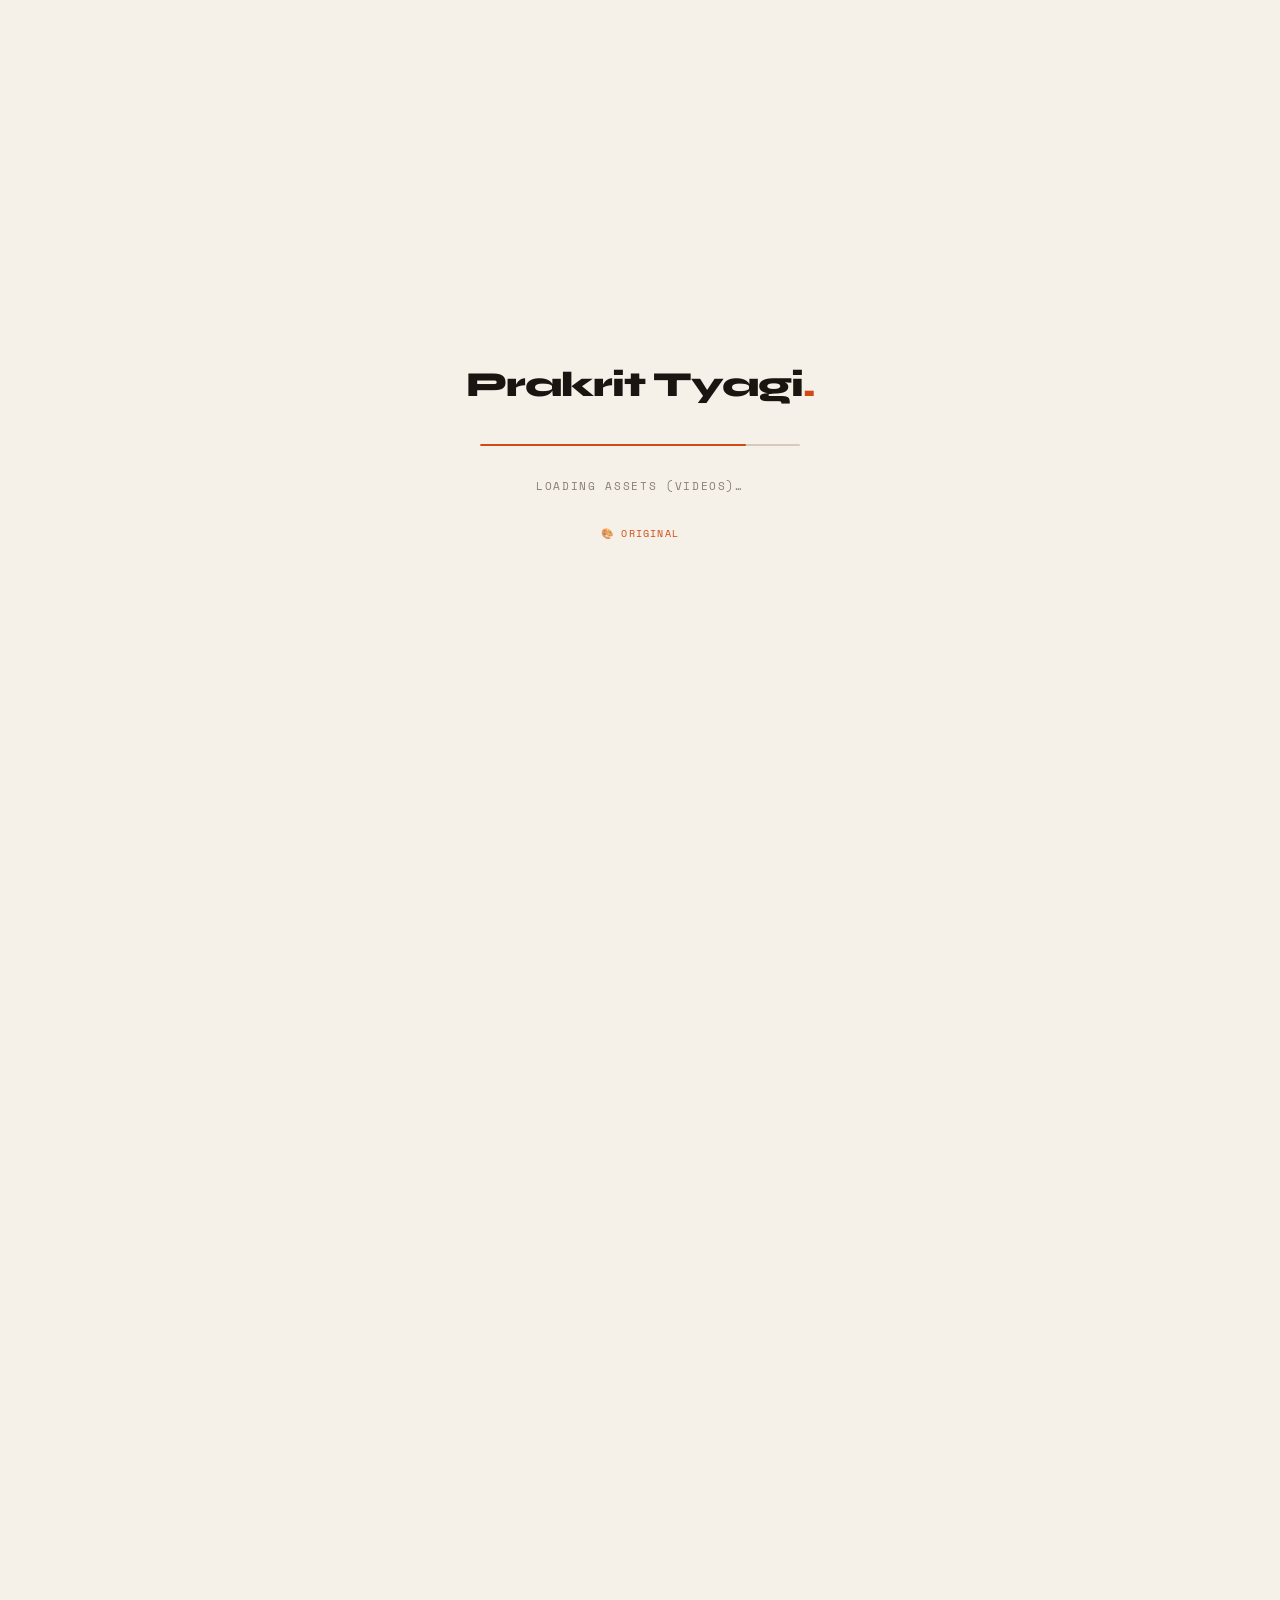
==== commit 8ef01ca9: "Remove preloader hint from index.html Remove the <div class="preloader__hint" id="preloader-hint"> e" ====
--- a/index.html
+++ b/index.html
@@ -223,9 +223,6 @@
     <div class="preloader__status" id="preloader-status">Loading…</div>
     <div class="preloader__palette" id="preloader-palette">
       &#x1f3a8; <span class="palette-accent" id="preloader-palette-name"></span>
-    </div>
-    <div class="preloader__hint" id="preloader-hint">
-      New colors every visit &#x21bb;
     </div>
   </div>
 
--- a/css/sections/header.css
+++ b/css/sections/header.css
@@ -167,17 +167,83 @@
 :root[data-theme="light"] .nav-github .gh { filter: none; }
 :root[data-theme="dark"] .nav-github .gh { filter: brightness(0) invert(1); }
 
-/* ---------- Theme toggle ---------- */
-.theme-toggle .icon {
-  display: none;
-  width: 18px;
-  height: 18px;
-  opacity: 0.7;
-  transition: opacity 0.15s ease;
-}
-.theme-toggle:hover .icon { opacity: 1; }
-:root[data-theme="light"] .theme-toggle .icon-moon { display: block; filter: none; }
-:root[data-theme="dark"] .theme-toggle .icon-sun { display: block; filter: brightness(0) invert(1); }
+/* ---------- Theme toggle (animated sun/moon) ---------- */
+.theme-toggle {
+  position: relative;
+}
+
+.theme-icon {
+  width: 20px;
+  height: 20px;
+  color: var(--text-muted);
+  transition: color 0.3s ease;
+  overflow: visible;
+}
+
+.theme-toggle:hover .theme-icon {
+  color: var(--text-primary);
+}
+
+/* Sun core → Moon body */
+.theme-icon__core {
+  fill: none;
+  stroke: currentColor;
+  transform-origin: center;
+  transition: r 0.4s cubic-bezier(0.34, 1.56, 0.64, 1),
+              transform 0.4s cubic-bezier(0.34, 1.56, 0.64, 1),
+              fill 0.3s ease;
+}
+
+/* Sun rays */
+.theme-icon__rays {
+  stroke: currentColor;
+  transform-origin: center;
+  transition: opacity 0.25s ease, transform 0.4s cubic-bezier(0.34, 1.56, 0.64, 1);
+}
+
+/* Moon crescent (clip illusion) */
+.theme-icon__crescent {
+  fill: var(--bg-primary);
+  stroke: none;
+  transform-origin: center;
+  transition: cx 0.4s cubic-bezier(0.34, 1.56, 0.64, 1),
+              r 0.4s cubic-bezier(0.34, 1.56, 0.64, 1),
+              fill 0.3s ease;
+}
+
+/* ---- LIGHT MODE: Show sun ---- */
+:root[data-theme="light"] .theme-icon__core {
+  r: 5;
+  transform: rotate(0deg) scale(1);
+}
+
+:root[data-theme="light"] .theme-icon__rays {
+  opacity: 1;
+  transform: rotate(0deg) scale(1);
+}
+
+:root[data-theme="light"] .theme-icon__crescent {
+  cx: 24;
+  r: 0;
+}
+
+/* ---- DARK MODE: Show moon ---- */
+:root[data-theme="dark"] .theme-icon__core {
+  r: 6;
+  transform: rotate(-45deg) scale(1);
+  fill: currentColor;
+}
+
+:root[data-theme="dark"] .theme-icon__rays {
+  opacity: 0;
+  transform: rotate(60deg) scale(0);
+}
+
+:root[data-theme="dark"] .theme-icon__crescent {
+  cx: 16;
+  r: 4;
+  fill: var(--bg-primary);
+}
 
 /* ---------- Palette toggle ---------- */
 .palette-toggle .icon-palette {
@@ -192,4 +258,4 @@
   transform: rotate(25deg);
 }
 :root[data-theme="dark"] .palette-toggle .icon-palette { color: var(--text-muted); }
-:root[data-theme="light"] .palette-toggle .icon-palette { color: var(--text-muted); }
+:root[data-theme="light"] .palette-toggle .icon-palette { color: var(--text-muted); }
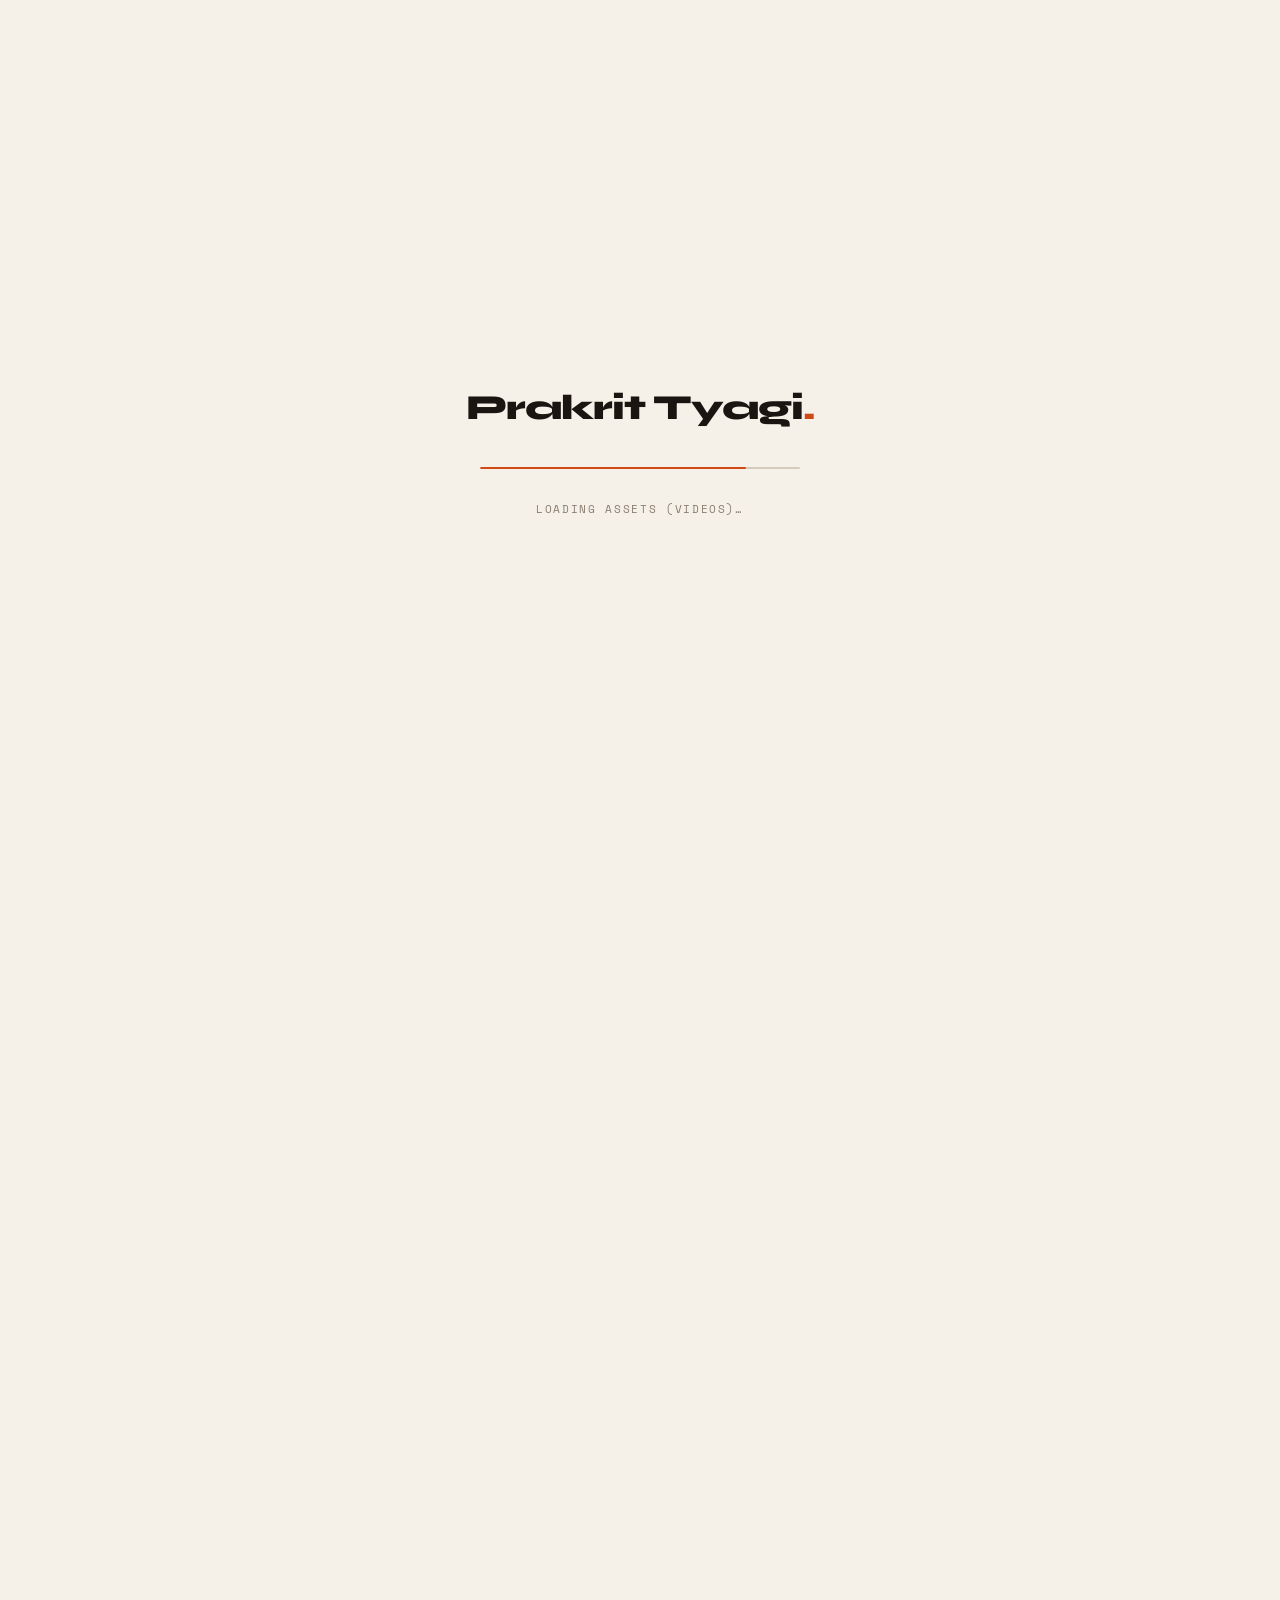
==== commit 099467c2: "Remove palette switching and refine boot/init Stop supporting multiple palettes and simplify theme b" ====
--- a/index.html
+++ b/index.html
@@ -14,18 +14,10 @@
   <script src="https://cdn.jsdelivr.net/npm/@emailjs/browser@4/dist/email.min.js"></script>
 
   <!-- ═══════════════════════════════════════════════════════════
-       PALETTE + THEME BOOTSTRAP — runs before any paint
+       THEME BOOTSTRAP — runs before any paint
        ═══════════════════════════════════════════════════════════ -->
   <script>
     (function () {
-      // ── Palette registry ──
-      var PALETTES = [
-        { id: "original", name: "Original" },
-      ];
-
-      // ── Pick random palette ──
-      var pick = PALETTES[Math.floor(Math.random() * PALETTES.length)];
-
       // ── Resolve theme (dark/light) ──
       var theme;
       try {
@@ -39,15 +31,12 @@
       // ── Apply to <html> before paint ──
       var html = document.documentElement;
       html.setAttribute('data-theme', theme);
-      html.setAttribute('data-palette', pick.id);
 
       // ── Expose to rest of app ──
       window.__savedTheme = theme;
-      window.__palette = pick;
-      window.__palettes = PALETTES;
-
-      // ── Inject palette CSS <link> tags ──
-      var base = 'css/themes/' + pick.id + '/';
+
+      // ── Inject theme CSS <link> tags ──
+      var base = 'css/themes/original/';
       var darkLink = document.createElement('link');
       darkLink.rel = 'stylesheet';
       darkLink.href = base + 'dark.css?v=1';
@@ -163,31 +152,6 @@
       animation: preloaderFadeUp 0.4s ease 0.4s forwards;
     }
 
-    .preloader__palette {
-      font-family: 'Space Mono', monospace;
-      font-size: 10px;
-      letter-spacing: 0.12em;
-      text-transform: uppercase;
-      color: var(--text-muted, #666666);
-      opacity: 0;
-      animation: preloaderFadeUp 0.4s ease 0.6s forwards;
-    }
-
-    .preloader__palette .palette-accent {
-      color: var(--accent, #ff0000);
-    }
-
-    .preloader__hint {
-      font-family: 'Space Mono', monospace;
-      font-size: 9px;
-      letter-spacing: 0.1em;
-      text-transform: uppercase;
-      color: var(--text-muted, #666666);
-      opacity: 0;
-      animation: preloaderFadeUp 0.4s ease 0.8s forwards;
-      margin-top: 4px;
-    }
-
     @keyframes preloaderFadeUp {
       to { opacity: 1; transform: translateY(0); }
     }
@@ -221,18 +185,7 @@
       <div class="preloader__bar" id="preloader-bar"></div>
     </div>
     <div class="preloader__status" id="preloader-status">Loading…</div>
-    <div class="preloader__palette" id="preloader-palette">
-      &#x1f3a8; <span class="palette-accent" id="preloader-palette-name"></span>
-    </div>
   </div>
-
-  <!-- Inject palette name into preloader -->
-  <script>
-    (function () {
-      var el = document.getElementById('preloader-palette-name');
-      if (el && window.__palette) el.textContent = window.__palette.name;
-    })();
-  </script>
 
   <!-- App container — hidden until fully loaded -->
   <main id="app"></main>
@@ -287,12 +240,6 @@
         return new Promise(function(resolve) {
           setTimeout(resolve, duration || 1000);
         });
-      }
-
-      async function loadPartial(path, target) {
-        const res = await fetch(path);
-        if (!res.ok) throw new Error('Failed to fetch ' + path);
-        target.insertAdjacentHTML('beforeend', await res.text());
       }
 
       function loadScript(src) {
@@ -400,7 +347,6 @@
           utils: window.utils,
           header: window.headerModule,
           theme: window.themeModule,
-          hero: window.heroModule,
           about: window.aboutModule,
           projects: window.projectsModule,
           reviews: window.reviewsModule,
@@ -435,7 +381,7 @@
           if (document.body.contains(preloader)) preloader.remove();
         }, 1000);
 
-        console.log('✅ Site fully loaded! Palette:', window.__palette.name);
+        console.log('✅ Site fully loaded!');
 
       } catch (error) {
         console.error('Boot error:', error);
--- a/css/base.css
+++ b/css/base.css
@@ -46,14 +46,12 @@
 ::-webkit-scrollbar-thumb:hover { background: color-mix(in srgb, var(--accent) 80%, white); }
 
 :root {
-  /* Accent colors — defined per-palette in css/themes/<palette>/dark.css & light.css */
+  /* Accent colors — defined in css/themes/original/dark.css & light.css */
 
 /* Layout + sizing tokens */
 --header-h: 56px;
---proj-head-h: 36px;
 --card-w: 800px;
 --gap: 20px;
---unique: 5;
 /* Interaction + rhythm */
 --hover-scale: 1.08;
 --vpad-top: 48px;
@@ -345,7 +343,7 @@
 
 /* Very short viewports */
 @media (max-height: 720px) {
-.hero, .about, .work, .projects, .clients, .extra, .contact {
+.hero, .about, .work, .projects, .clients, .extra-section, .contact {
 padding-top: 32px;
 padding-bottom: 32px;
 }
--- a/css/sections/reviews.css
+++ b/css/sections/reviews.css
@@ -245,14 +245,4 @@
 .rev-avatar[data-color="purple"] { background: #a855f7; }
 .rev-avatar[data-color="fuchsia"] { background: #d946ef; }
 .rev-avatar[data-color="pink"] { background: #ec4899; }
-.rev-avatar[data-color="rose"] { background: #f43f5e; }
-
-/* #29 - Reduced motion */
-@media (prefers-reduced-motion: reduce) {
-  .marquee {
-    animation: none !important;
-  }
-  .clients.marquee-ready .marquee {
-    animation: none !important;
-  }
-}
+.rev-avatar[data-color="rose"] { background: #f43f5e; }
